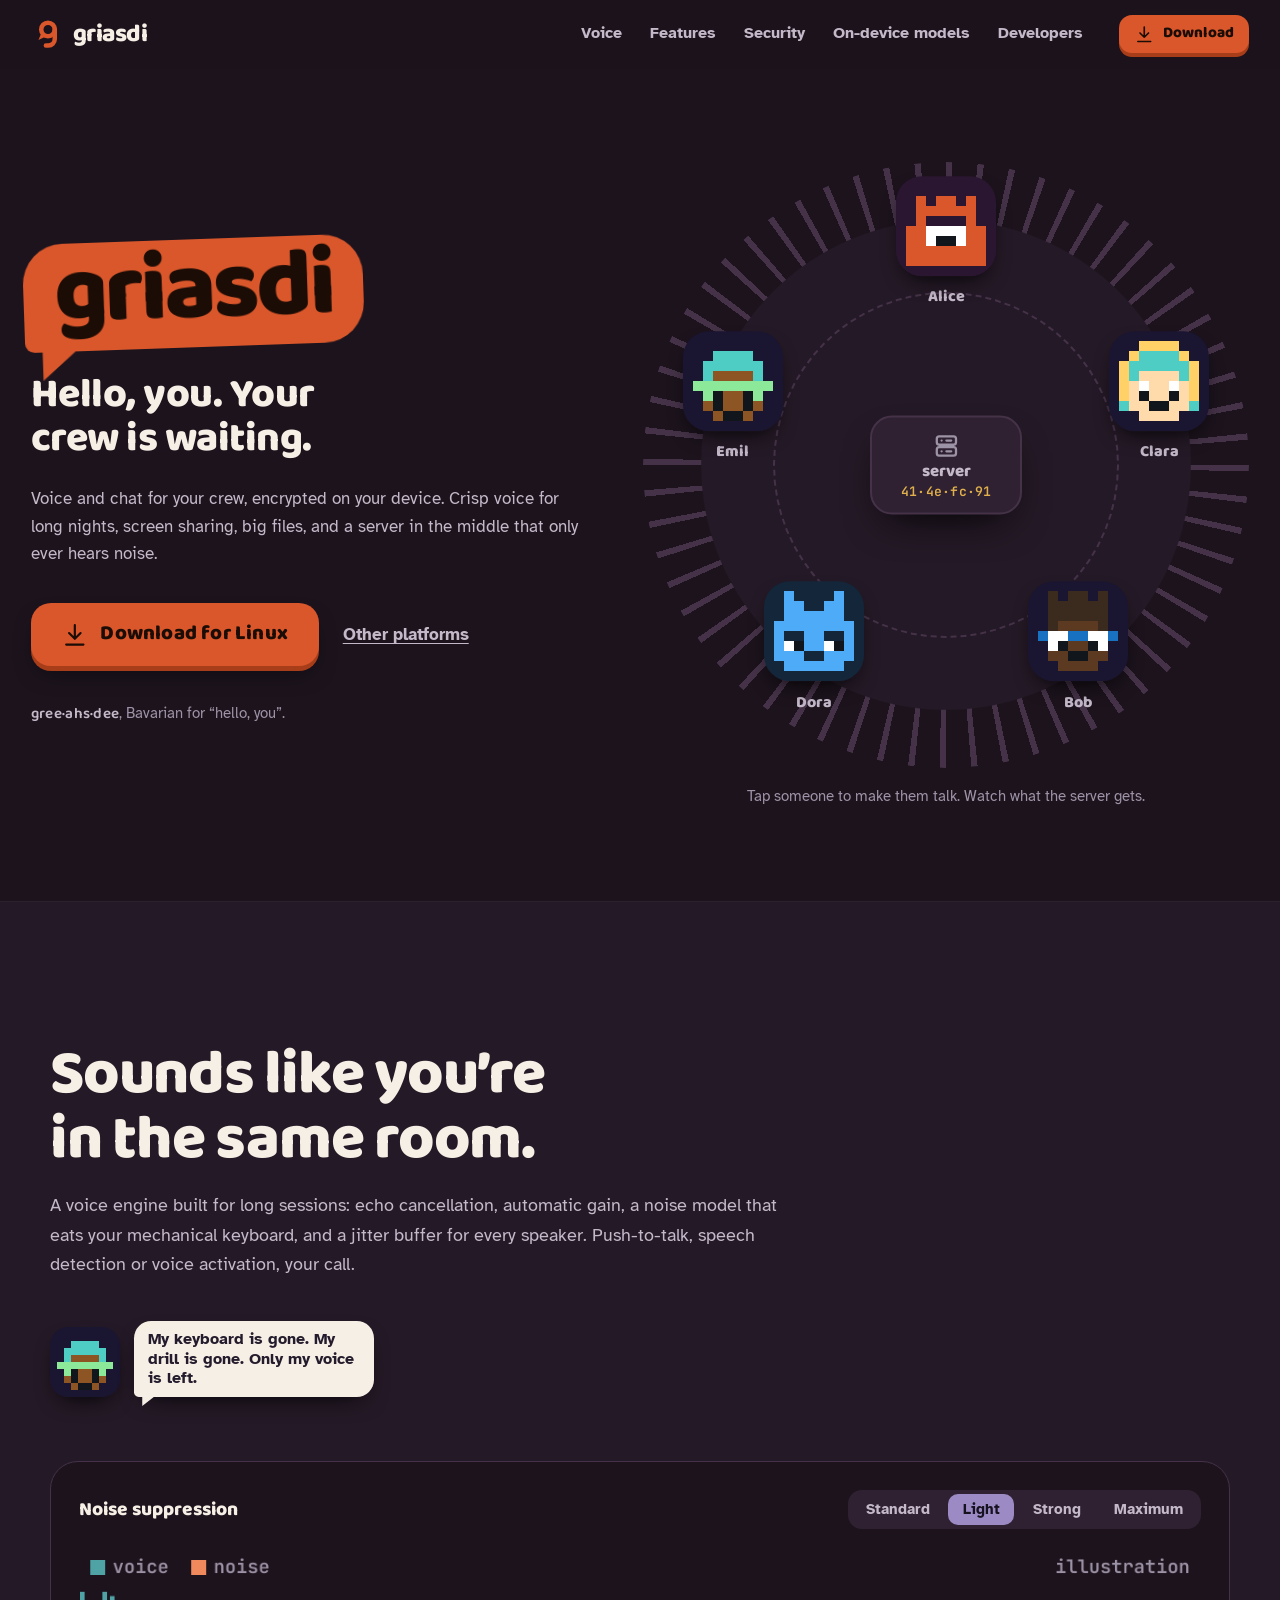
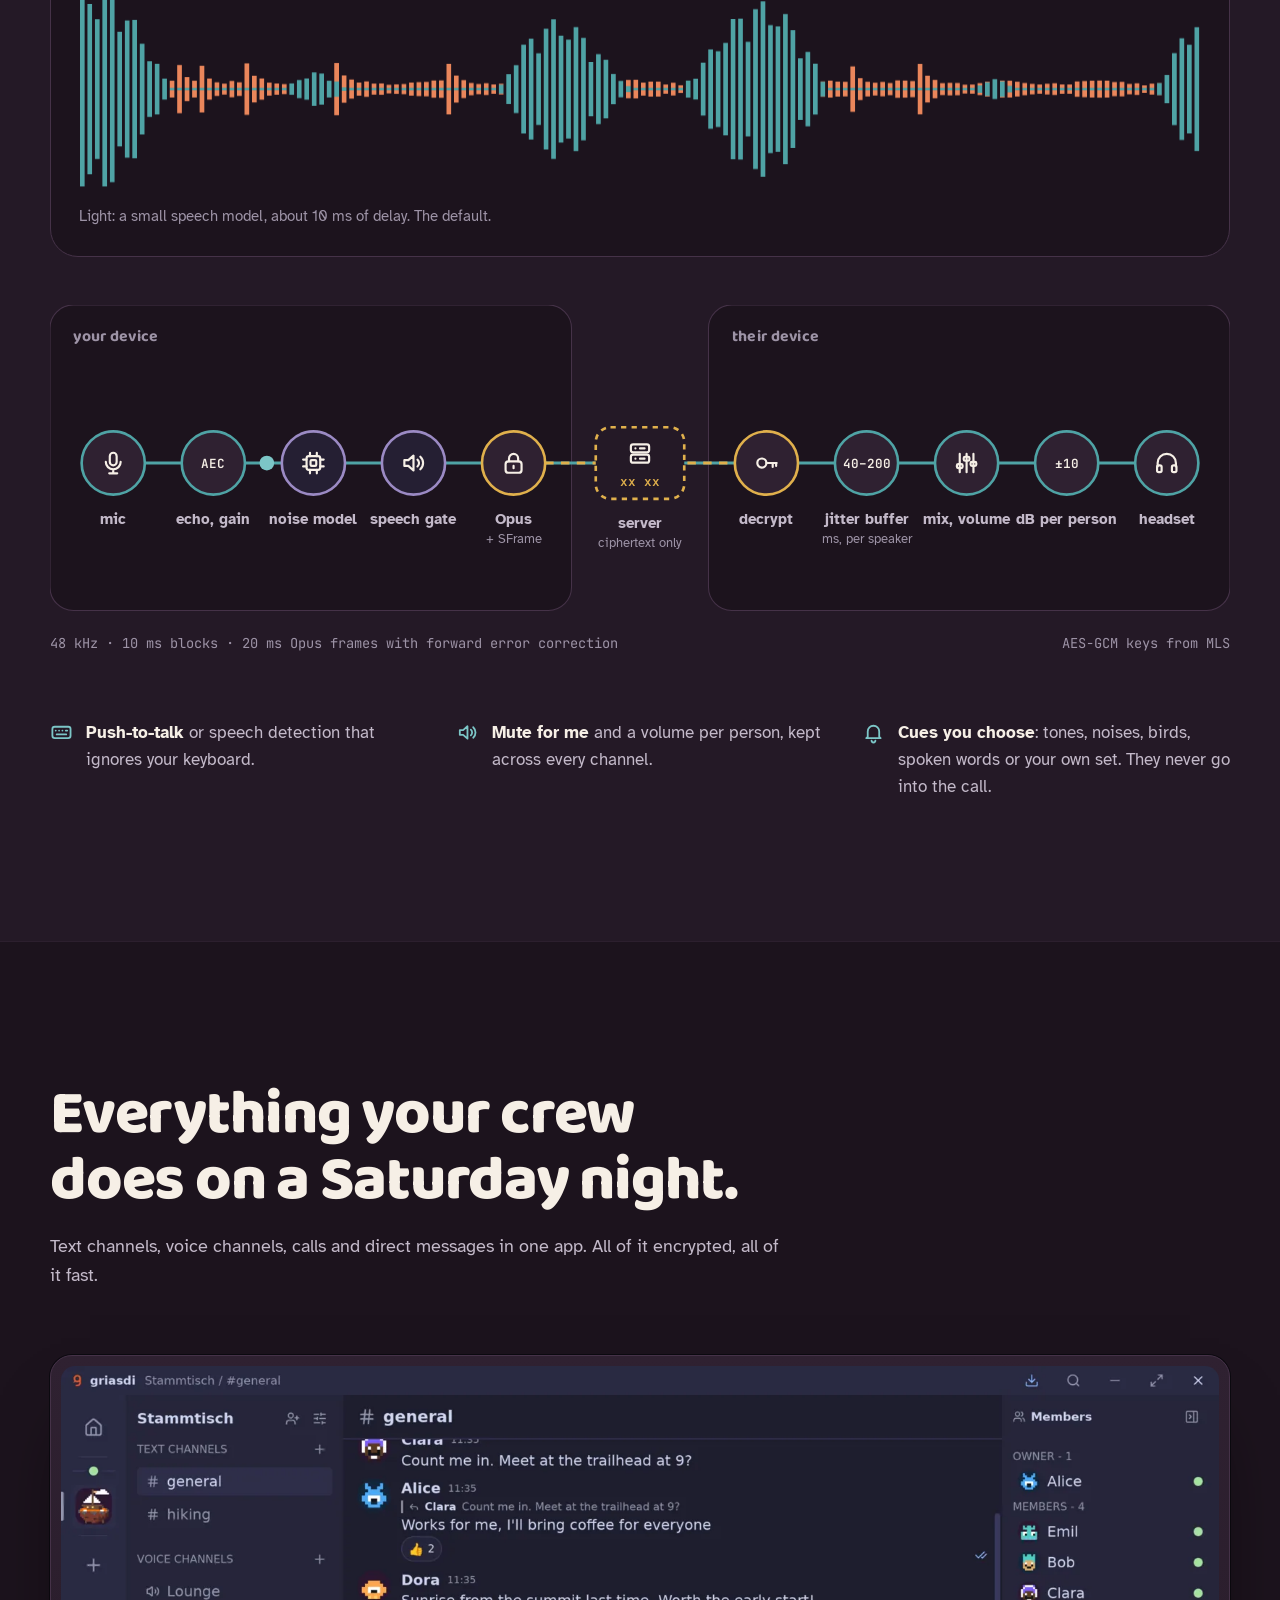
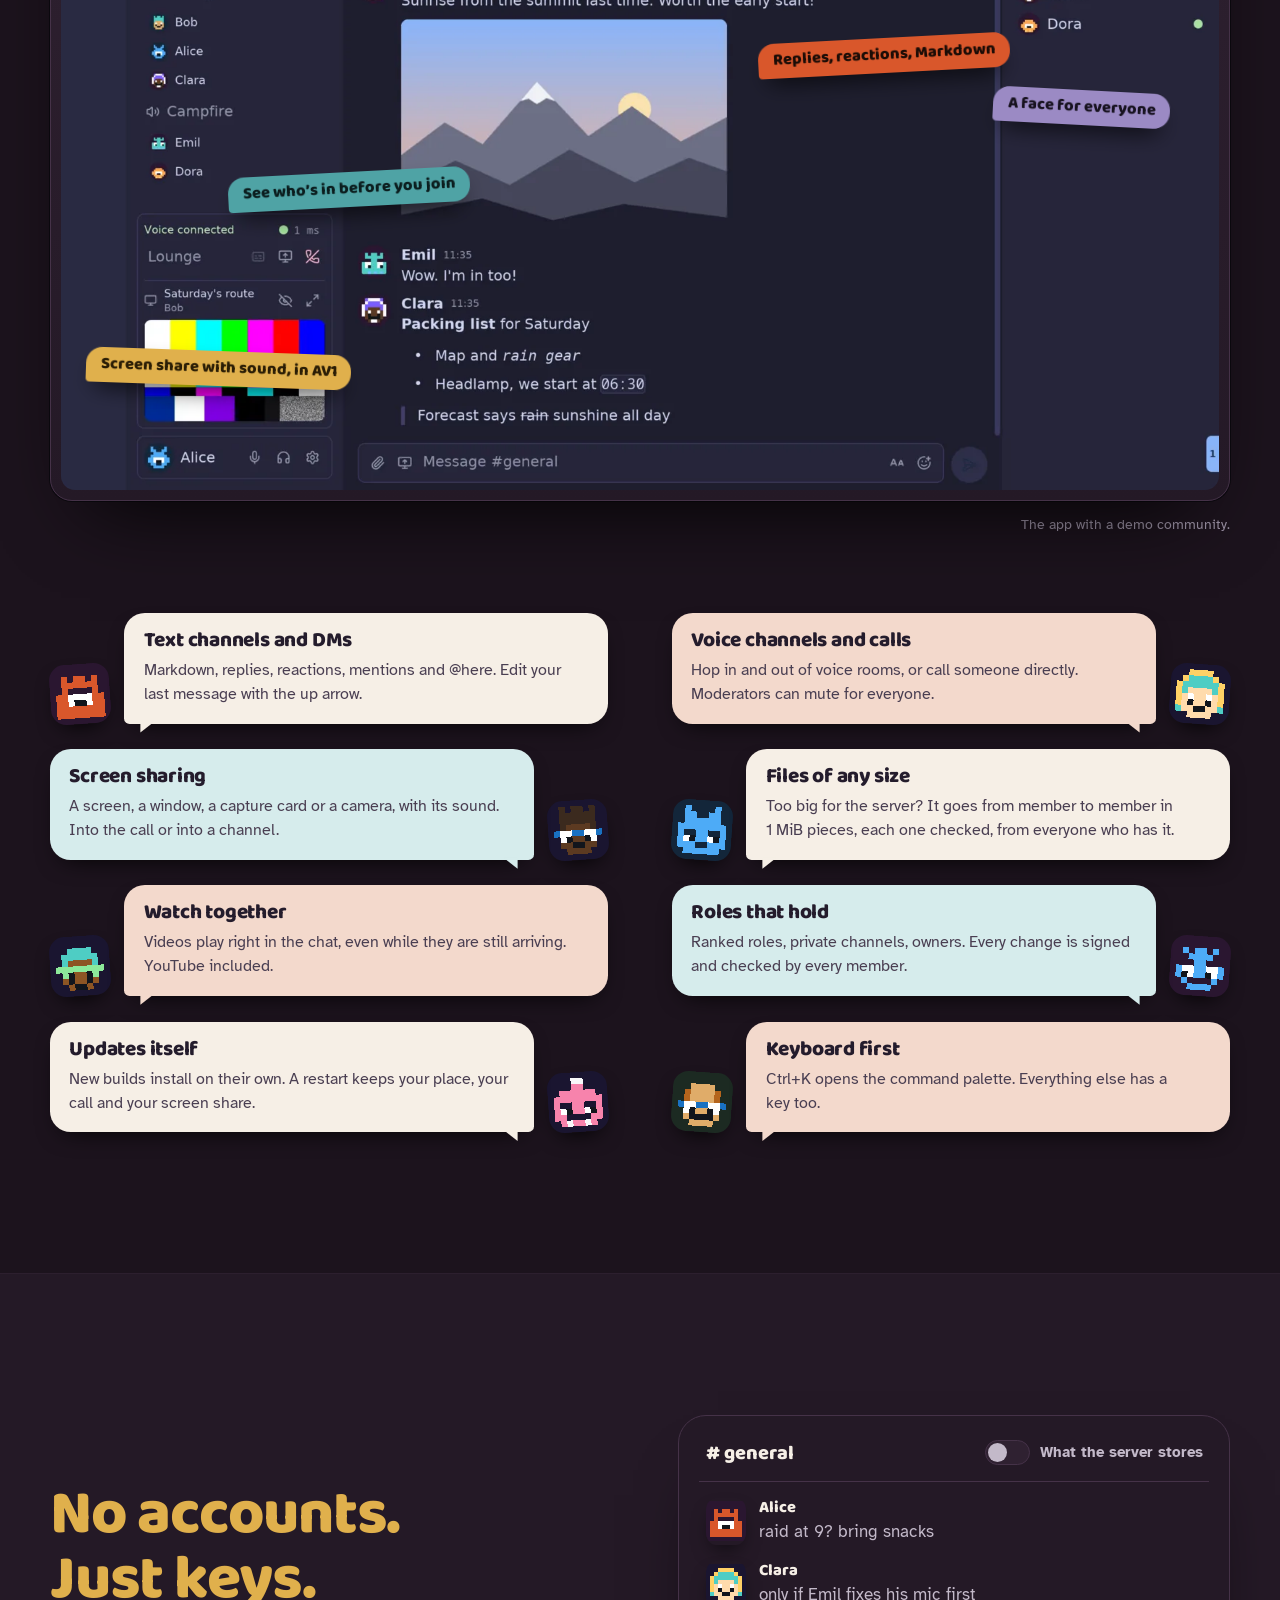
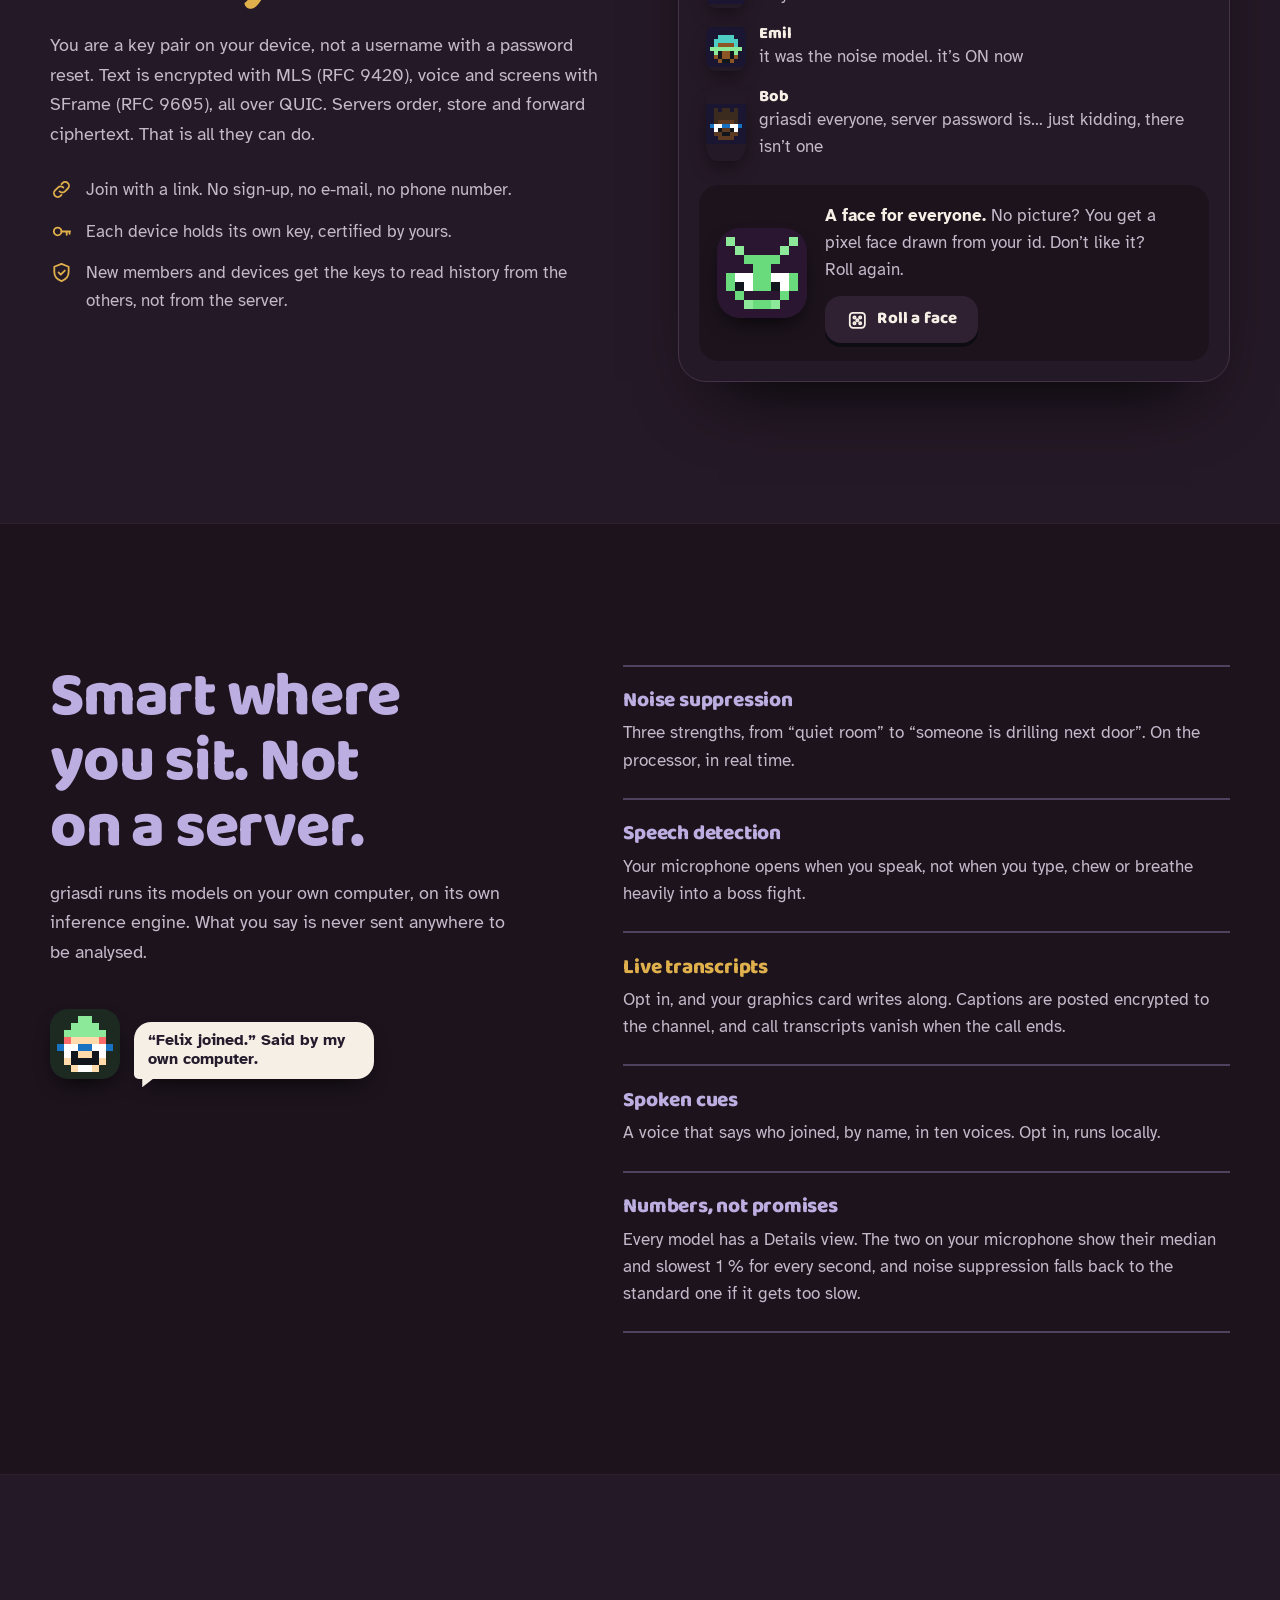
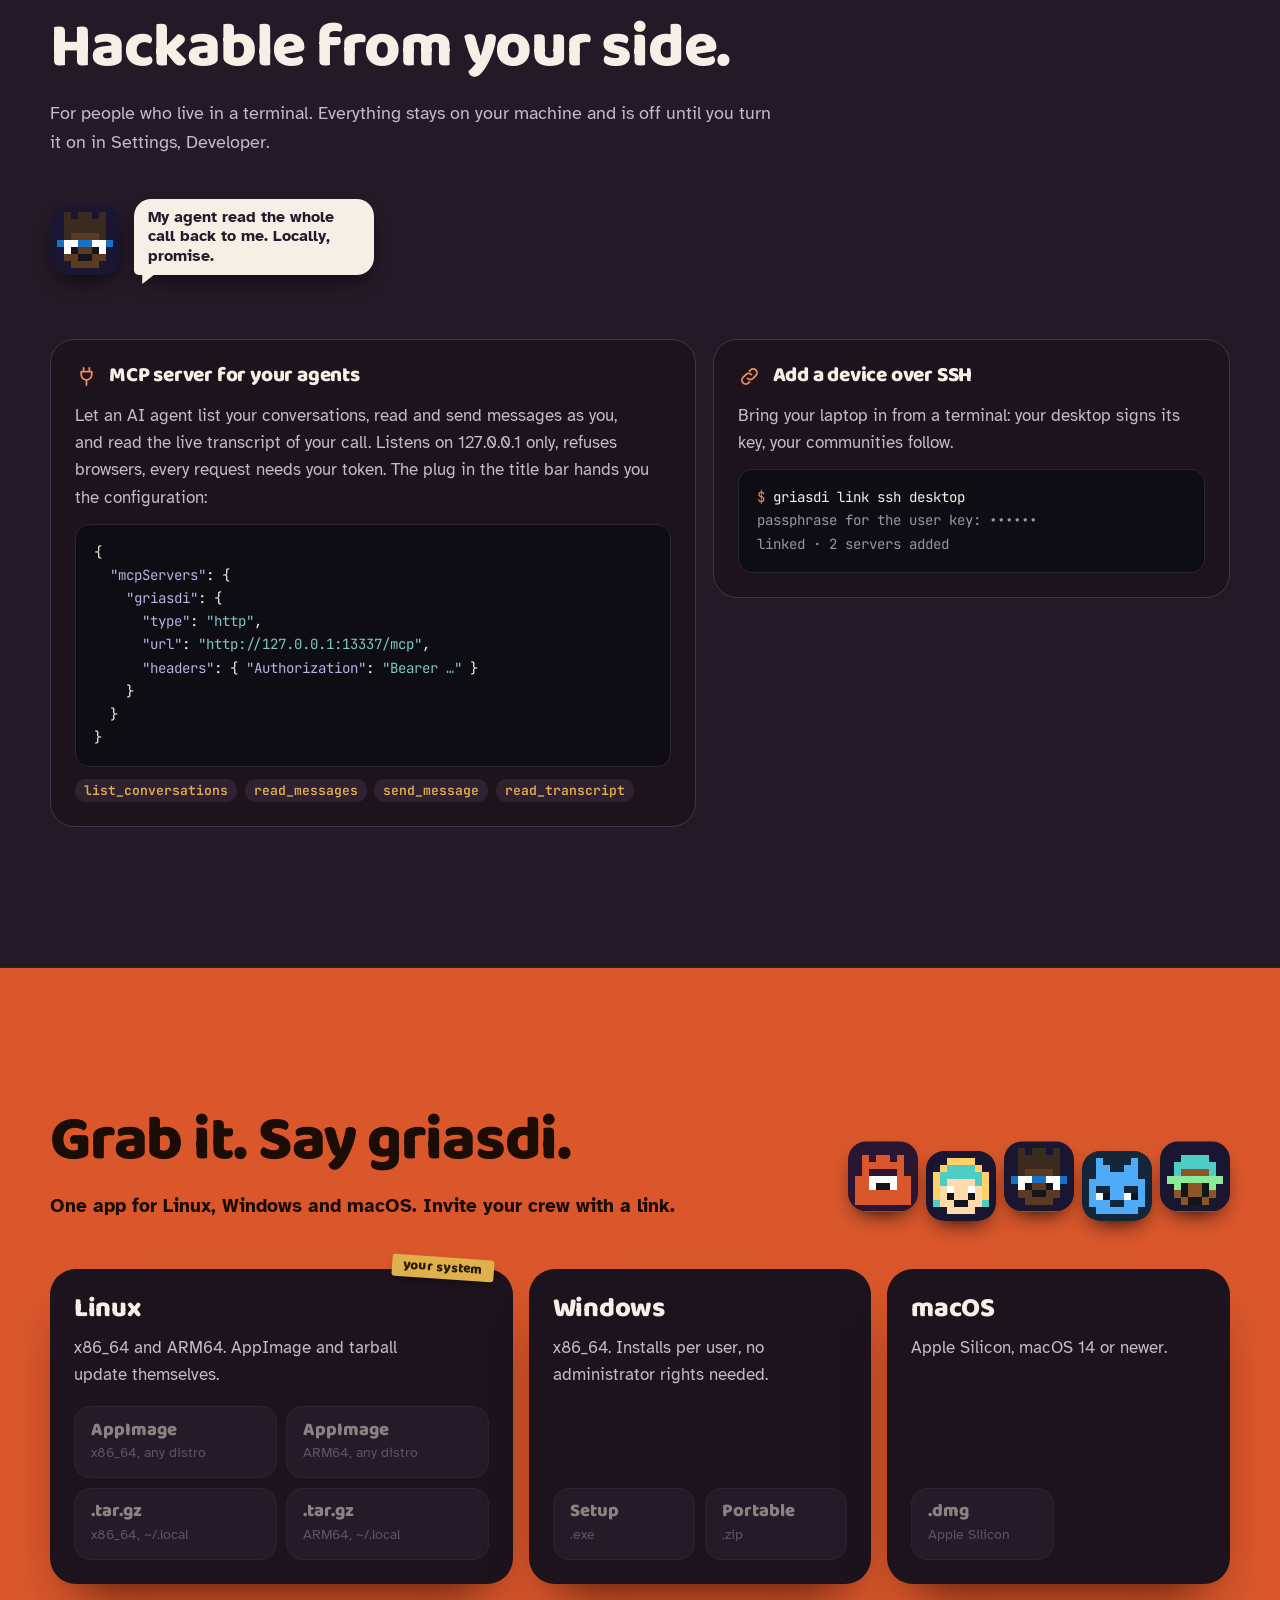
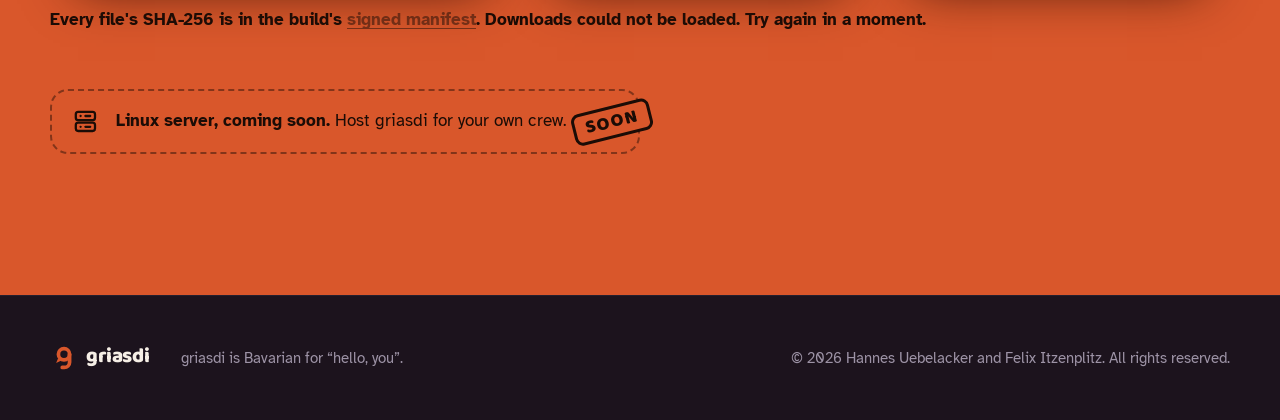
==== site/index.html @ d0fbd539 "Add link preview cards for the site and invite links" ====
<!doctype html>
<html lang="en">
<head>
  <meta charset="utf-8">
  <meta name="viewport" content="width=device-width, initial-scale=1">
  <title>griasdi: voice and chat for your crew, encrypted on your device</title>
  <meta name="description" content="griasdi is end-to-end encrypted voice and chat for communities. Crisp voice, screen sharing, big files and on-device models. For Linux, Windows and macOS.">
  <meta name="theme-color" content="#1c131d">
  <meta property="og:title" content="griasdi: voice and chat for your crew">
  <meta property="og:description" content="Voice and chat for your crew, encrypted on your device.">
  <meta property="og:type" content="website">
  <link rel="canonical" href="https://griasdi.github.io/">
  <meta property="og:site_name" content="griasdi">
  <meta property="og:url" content="https://griasdi.github.io/">
  <meta property="og:image" content="https://griasdi.github.io/img/card.png">
  <meta property="og:image:type" content="image/png">
  <meta property="og:image:width" content="1200">
  <meta property="og:image:height" content="630">
  <meta property="og:image:alt" content="griasdi: five pixel faces around a table talk in speech bubbles while the server in the middle only sees scrambled hex.">
  <meta name="twitter:card" content="summary_large_image">
  <link rel="icon" href="img/mark.svg" type="image/svg+xml">
  <link rel="preload" href="fonts/baloo2.woff2" as="font" type="font/woff2" crossorigin>
  <link rel="preload" href="fonts/atkinson-400.woff2" as="font" type="font/woff2" crossorigin>
  <link rel="stylesheet" href="styles.css">
</head>
<body>
<svg class="sprite" aria-hidden="true" focusable="false">
  <symbol id="i-mic" viewBox="0 0 24 24"><rect x="9" y="3" width="6" height="11" rx="3"/><path d="M5.5 11a6.5 6.5 0 0 0 13 0M12 17.5V21M8.5 21h7"/></symbol>
  <symbol id="i-head" viewBox="0 0 24 24"><path d="M4 15v-3a8 8 0 0 1 16 0v3"/><rect x="3.5" y="14" width="4" height="6" rx="1.5"/><rect x="16.5" y="14" width="4" height="6" rx="1.5"/></symbol>
  <symbol id="i-lock" viewBox="0 0 24 24"><rect x="5" y="10.5" width="14" height="10" rx="2.5"/><path d="M8 10.5V8a4 4 0 0 1 8 0v2.5M12 14.5v2"/></symbol>
  <symbol id="i-chat" viewBox="0 0 24 24"><path d="M5 5h14a2 2 0 0 1 2 2v8a2 2 0 0 1-2 2h-8l-5 3.5V17H5a2 2 0 0 1-2-2V7a2 2 0 0 1 2-2z"/><path d="M8 9.5h8M8 12.5h5"/></symbol>
  <symbol id="i-voice" viewBox="0 0 24 24"><path d="M4 9.5h3.5L12 5.5v13l-4.5-4H4z"/><path d="M15.5 9a4 4 0 0 1 0 6M18 6.5a7.5 7.5 0 0 1 0 11"/></symbol>
  <symbol id="i-screen" viewBox="0 0 24 24"><rect x="3" y="4.5" width="18" height="12" rx="2"/><path d="M9 20.5h6M12 16.5v4M10 9l3 1.5-3 1.5z"/></symbol>
  <symbol id="i-file" viewBox="0 0 24 24"><path d="M6 3h8l4 4v14H6z"/><path d="M14 3v4h4M9 12h2v2H9zM13 12h2v2h-2zM9 16h2v2H9zM13 16h2v2h-2z"/></symbol>
  <symbol id="i-play" viewBox="0 0 24 24"><rect x="3" y="5" width="18" height="14" rx="3"/><path d="M10 9v6l5-3z"/></symbol>
  <symbol id="i-shield" viewBox="0 0 24 24"><path d="M12 3l7.5 3v5.5c0 4.5-3.2 8-7.5 9.5-4.3-1.5-7.5-5-7.5-9.5V6z"/><path d="M9 12l2.2 2.2L15.5 10"/></symbol>
  <symbol id="i-bell" viewBox="0 0 24 24"><path d="M6 16.5V11a6 6 0 0 1 12 0v5.5l1.5 1.5h-15z"/><path d="M10 20.5a2 2 0 0 0 4 0"/></symbol>
  <symbol id="i-refresh" viewBox="0 0 24 24"><path d="M19.5 12a7.5 7.5 0 0 1-13.4 4.6M4.5 12a7.5 7.5 0 0 1 13.4-4.6"/><path d="M18.5 3.5v4.2h-4.2M5.5 20.5v-4.2h4.2"/></symbol>
  <symbol id="i-key" viewBox="0 0 24 24"><circle cx="8" cy="12" r="4"/><path d="M12 12h9M17.5 12v3.5M20.5 12v2.5"/></symbol>
  <symbol id="i-chip" viewBox="0 0 24 24"><rect x="6" y="6" width="12" height="12" rx="2"/><rect x="9.5" y="9.5" width="5" height="5" rx="1"/><path d="M9 3v3M15 3v3M9 18v3M15 18v3M3 9h3M3 15h3M18 9h3M18 15h3"/></symbol>
  <symbol id="i-plug" viewBox="0 0 24 24"><path d="M9 3v4M15 3v4M6.5 7h11v3a5.5 5.5 0 0 1-11 0z"/><path d="M12 15.5V21"/></symbol>
  <symbol id="i-link" viewBox="0 0 24 24"><path d="M10 14a4 4 0 0 0 5.7 0l3-3a4 4 0 0 0-5.7-5.7l-1 1"/><path d="M14 10a4 4 0 0 0-5.7 0l-3 3a4 4 0 0 0 5.7 5.7l1-1"/></symbol>
  <symbol id="i-down" viewBox="0 0 24 24"><path d="M12 3.5v12M7 10.5l5 5 5-5M4.5 20.5h15"/></symbol>
  <symbol id="i-dice" viewBox="0 0 24 24"><rect x="4" y="4" width="16" height="16" rx="3.5"/><circle cx="9" cy="9" r="1.2" class="dot"/><circle cx="15" cy="15" r="1.2" class="dot"/><circle cx="15" cy="9" r="1.2" class="dot"/><circle cx="9" cy="15" r="1.2" class="dot"/><circle cx="12" cy="12" r="1.2" class="dot"/></symbol>
  <symbol id="i-server" viewBox="0 0 24 24"><rect x="4" y="4" width="16" height="7" rx="2"/><rect x="4" y="13" width="16" height="7" rx="2"/><path d="M8 7.5h.01M8 16.5h.01M12 7.5h4M12 16.5h4"/></symbol>
  <symbol id="i-kbd" viewBox="0 0 24 24"><rect x="2.5" y="6" width="19" height="12" rx="2.5"/><path d="M6 10h.01M9.5 10h.01M13 10h.01M16.5 10h1.5M7 14h10"/></symbol>
  <symbol id="i-mix" viewBox="0 0 24 24"><path d="M6 4v16M12 4v16M18 4v16"/><rect x="3.5" y="13" width="5" height="3.5" rx="1.2"/><rect x="9.5" y="6.5" width="5" height="3.5" rx="1.2"/><rect x="15.5" y="11" width="5" height="3.5" rx="1.2"/></symbol>
</svg>

<a class="skip" href="#main">Skip to content</a>

<header class="top">
  <nav class="nav" aria-label="Main">
    <a class="brand" href="#top" aria-label="griasdi, back to top">
      <img src="img/mark.svg" width="34" height="34" alt="">
      <span>griasdi</span>
    </a>
    <ul class="nav-links">
      <li><a href="#voice">Voice</a></li>
      <li><a href="#everything">Features</a></li>
      <li><a href="#keys">Security</a></li>
      <li><a href="#smarts">On-device models</a></li>
      <li><a href="#devs">Developers</a></li>
    </ul>
    <a class="btn btn-small" href="#download">
      <svg class="ico" aria-hidden="true"><use href="#i-down"/></svg>Download
    </a>
  </nav>
</header>

<main id="main">

  <section class="hero" id="top" aria-labelledby="hero-title">
    <div class="hero-copy">
      <h1 id="hero-title" class="hero-title">
        <span class="hero-word">griasdi</span>
        <span class="hero-say">Hello, you. Your crew is waiting.</span>
      </h1>
      <p class="hero-lede">Voice and chat for your crew, encrypted on your device. Crisp voice for long nights, screen sharing, big files, and a server in the middle that only ever hears noise.</p>
      <div class="hero-actions">
        <a class="btn btn-big" id="primary-download" href="#download">
          <svg class="ico" aria-hidden="true"><use href="#i-down"/></svg>
          <span id="primary-label">Download griasdi</span>
        </a>
        <a class="link-quiet" href="#download" id="other-platforms">Linux, Windows and macOS</a>
      </div>
      <p class="hero-pron"><b>gree·ahs·dee</b>, Bavarian for “hello, you”.</p>
    </div>

    <figure class="stage" aria-labelledby="stage-cap">
      <div class="table" id="table">
        <div class="server" id="server" aria-hidden="true">
          <svg class="ico" aria-hidden="true"><use href="#i-server"/></svg>
          <span class="server-name">server</span>
          <span class="server-sees" id="server-sees">a7·3f·0c·e9</span>
        </div>
        <!-- seats are filled by main.js; this list is the no-script fallback -->
        <ul class="seats" id="seats">
          <li class="seat" data-name="Alice" data-face="11"></li>
          <li class="seat" data-name="Clara" data-face="1"></li>
          <li class="seat" data-name="Bob" data-face="27"></li>
          <li class="seat" data-name="Dora" data-face="40"></li>
          <li class="seat" data-name="Emil" data-face="6"></li>
        </ul>
      </div>
      <figcaption id="stage-cap" class="stage-cap">Tap someone to make them talk. Watch what the server gets.</figcaption>
      <p class="sr-only" aria-live="polite" id="stage-live"></p>
    </figure>
  </section>

  <section class="voice band" id="voice" aria-labelledby="voice-title">
    <div class="wrap">
      <div class="section-head">
        <h2 id="voice-title">Sounds like you’re in the same room.</h2>
        <p>A voice engine built for long sessions: echo cancellation, automatic gain, a noise model that eats your mechanical keyboard, and a jitter buffer for every speaker. Push-to-talk, speech detection or voice activation, your call.</p>
        <div class="peek" aria-hidden="true">
          <span class="face-slot" data-face="6"></span>
          <span class="bubble">My keyboard is gone. My drill is gone. Only my voice is left.</span>
        </div>
      </div>

      <div class="noise" id="noise">
        <div class="noise-head">
          <span class="noise-label" id="noise-label">Noise suppression</span>
          <div class="seg" role="radiogroup" aria-labelledby="noise-label">
            <button type="button" role="radio" aria-checked="false" data-level="0">Standard</button>
            <button type="button" role="radio" aria-checked="true" data-level="1">Light</button>
            <button type="button" role="radio" aria-checked="false" data-level="2">Strong</button>
            <button type="button" role="radio" aria-checked="false" data-level="3">Maximum</button>
          </div>
        </div>
        <canvas class="wave" id="wave" width="1200" height="264" role="img" aria-label="Illustration: a voice signal with keyboard clicks and fan hum; higher noise suppression removes more of the noise and keeps the voice."></canvas>
        <p class="noise-note" id="noise-note">Light: a small speech model, about 10 ms of delay. The default.</p>
      </div>

      <div class="pipe-wrap">
        <svg class="pipe pipe-h" viewBox="0 0 1120 340" role="img" aria-labelledby="pipe-title pipe-desc">
          <title id="pipe-title">How your voice travels</title>
          <desc id="pipe-desc">On your device the microphone signal is cleaned up, its noise removed by a model, gated by speech detection, encoded with Opus and encrypted with SFrame. The server only forwards ciphertext. On each listener's device it is decrypted, buffered against jitter, mixed and played.</desc>
          <g class="pipe-zone">
            <rect x="0" y="0" width="495" height="290" rx="22"/>
            <text x="22" y="34">your device</text>
            <rect x="625" y="0" width="495" height="290" rx="22"/>
            <text x="647" y="34">their device</text>
          </g>
          <path class="pipe-line" d="M 60 150 H 1060"/>
          <path class="pipe-line secret" d="M 440 150 H 680"/>
          <circle class="pulse" r="7" cx="0" cy="0"><animateMotion dur="3.2s" repeatCount="indefinite" path="M 60 150 H 1060"/></circle>
          <g class="node" transform="translate(60 150)"><circle r="30"/><use href="#i-mic" x="-13" y="-13" width="26" height="26"/><text y="58">mic</text></g>
          <g class="node" transform="translate(155 150)"><circle r="30"/><text class="node-k" y="5">AEC</text><text y="58">echo, gain</text></g>
          <g class="node model" transform="translate(250 150)"><circle r="30"/><use href="#i-chip" x="-13" y="-13" width="26" height="26"/><text y="58">noise model</text></g>
          <g class="node model" transform="translate(345 150)"><circle r="30"/><use href="#i-voice" x="-13" y="-13" width="26" height="26"/><text y="58">speech gate</text></g>
          <g class="node lock" transform="translate(440 150)"><circle r="30"/><use href="#i-lock" x="-13" y="-13" width="26" height="26"/><text y="58">Opus</text><text class="node-sub" y="76">+ SFrame</text></g>
          <g class="node srv" transform="translate(560 150)"><rect x="-42" y="-34" width="84" height="68" rx="14"/><use href="#i-server" x="-13" y="-22" width="26" height="26"/><text class="node-k" y="22">xx xx</text><text y="62">server</text><text class="node-sub" y="80">ciphertext only</text></g>
          <g class="node lock" transform="translate(680 150)"><circle r="30"/><use href="#i-key" x="-13" y="-13" width="26" height="26"/><text y="58">decrypt</text></g>
          <g class="node" transform="translate(775 150)"><circle r="30"/><text class="node-k" y="5">40–200</text><text y="58">jitter buffer</text><text class="node-sub" y="76">ms, per speaker</text></g>
          <g class="node" transform="translate(870 150)"><circle r="30"/><use href="#i-mix" x="-13" y="-13" width="26" height="26"/><text y="58">mix, volume</text></g>
          <g class="node" transform="translate(965 150)"><circle r="30"/><text class="node-k" y="5">±10</text><text y="58">dB per person</text></g>
          <g class="node" transform="translate(1060 150)"><circle r="30"/><use href="#i-head" x="-13" y="-13" width="26" height="26"/><text y="58">headset</text></g>
          <text class="pipe-spec" x="0" y="326">48 kHz · 10 ms blocks · 20 ms Opus frames with forward error correction</text>
          <text class="pipe-spec" x="1120" y="326" text-anchor="end">AES-GCM keys from MLS</text>
        </svg>
        <svg class="pipe pipe-v" viewBox="0 0 360 1130" role="img" aria-labelledby="pipe-v-title pipe-desc">
          <title id="pipe-v-title">How your voice travels</title>
          <g class="pipe-zone">
            <rect x="0" y="0" width="360" height="450" rx="22"/>
            <text x="110" y="36">your device</text>
            <rect x="0" y="590" width="360" height="480" rx="22"/>
            <text x="110" y="626">their device</text>
          </g>
          <path class="pipe-line" d="M 64 90 V 1000"/>
          <path class="pipe-line secret" d="M 64 410 V 680"/>
          <circle class="pulse" r="7" cx="0" cy="0"><animateMotion dur="3.6s" repeatCount="indefinite" path="M 64 90 V 1000"/></circle>
          <g class="node row" transform="translate(64 90)"><circle r="26"/><use href="#i-mic" x="-12" y="-12" width="24" height="24"/><text x="46" y="5">mic</text></g>
          <g class="node row" transform="translate(64 170)"><circle r="26"/><text class="node-k" y="5">AEC</text><text x="46" y="5">echo, gain</text></g>
          <g class="node row model" transform="translate(64 250)"><circle r="26"/><use href="#i-chip" x="-12" y="-12" width="24" height="24"/><text x="46" y="5">noise model</text></g>
          <g class="node row model" transform="translate(64 330)"><circle r="26"/><use href="#i-voice" x="-12" y="-12" width="24" height="24"/><text x="46" y="5">speech gate</text></g>
          <g class="node row lock" transform="translate(64 410)"><circle r="26"/><use href="#i-lock" x="-12" y="-12" width="24" height="24"/><text x="46" y="5">Opus + SFrame</text></g>
          <g class="node row srv" transform="translate(64 525)"><rect x="-40" y="-32" width="80" height="64" rx="14"/><use href="#i-server" x="-12" y="-20" width="24" height="24"/><text class="node-k" y="22">xx xx</text><text x="56" y="0">server</text><text class="node-sub" x="56" y="20">ciphertext only</text></g>
          <g class="node row lock" transform="translate(64 680)"><circle r="26"/><use href="#i-key" x="-12" y="-12" width="24" height="24"/><text x="46" y="5">decrypt</text></g>
          <g class="node row" transform="translate(64 760)"><circle r="26"/><text class="node-k" y="5">40–200</text><text x="46" y="5">jitter buffer per speaker</text></g>
          <g class="node row" transform="translate(64 840)"><circle r="26"/><use href="#i-mix" x="-12" y="-12" width="24" height="24"/><text x="46" y="5">mix, volume</text></g>
          <g class="node row" transform="translate(64 920)"><circle r="26"/><text class="node-k" y="5">±10</text><text x="46" y="5">dB per person</text></g>
          <g class="node row" transform="translate(64 1000)"><circle r="26"/><use href="#i-head" x="-12" y="-12" width="24" height="24"/><text x="46" y="5">headset</text></g>
          <text class="pipe-spec" x="0" y="1112">48 kHz · 20 ms Opus frames</text>
        </svg>
      </div>

      <ul class="voice-facts">
        <li><svg class="ico" aria-hidden="true"><use href="#i-kbd"/></svg><span><b>Push-to-talk</b> or speech detection that ignores your keyboard.</span></li>
        <li><svg class="ico" aria-hidden="true"><use href="#i-voice"/></svg><span><b>Mute for me</b> and a volume per person, kept across every channel.</span></li>
        <li><svg class="ico" aria-hidden="true"><use href="#i-bell"/></svg><span><b>Cues you choose</b>: tones, noises, birds, spoken words or your own set. They never go into the call.</span></li>
      </ul>
    </div>
  </section>

  <section class="everything" id="everything" aria-labelledby="every-title">
    <div class="wrap">
      <div class="section-head">
        <h2 id="every-title">Everything your crew does on a Saturday night.</h2>
        <p>Text channels, voice channels, calls and direct messages in one app. All of it encrypted, all of it fast.</p>
      </div>

      <figure class="shot">
        <div class="shot-frame">
          <img src="img/app-1600.webp" srcset="img/app-1600.webp 1600w, img/app.webp 2560w" sizes="(min-width: 1200px) 1100px, 92vw" width="1600" height="1000" loading="lazy" decoding="async"
               alt="The griasdi app: a community called Stammtisch with people in two voice channels and a live screen share in the call panel, a conversation in #general with a reply, reactions, a photo and Markdown, and the member list.">
          <span class="tag tag-voice" style="--x:15%;--y:56%">See who’s in before you join</span>
          <span class="tag tag-share" style="--x:3%;--y:80%">Screen share with sound, in AV1</span>
          <span class="tag tag-chat" style="--x:60%;--y:38%">Replies, reactions, Markdown</span>
          <span class="tag tag-face" style="--x:80%;--y:45%">A face for everyone</span>
        </div>
        <figcaption>The app with a demo community.</figcaption>
      </figure>

      <ul class="feats">
        <li><span class="face-slot" data-face="11"></span><div class="bubble feat"><h3>Text channels and DMs</h3><p>Markdown, replies, reactions, mentions and @here. Edit your last message with the up arrow.</p></div></li>
        <li><span class="face-slot" data-face="1"></span><div class="bubble feat"><h3>Voice channels and calls</h3><p>Hop in and out of voice rooms, or call someone directly. Moderators can mute for everyone.</p></div></li>
        <li><span class="face-slot" data-face="27"></span><div class="bubble feat"><h3>Screen sharing</h3><p>A screen, a window, a capture card or a camera, with its sound. Into the call or into a channel.</p></div></li>
        <li><span class="face-slot" data-face="40"></span><div class="bubble feat"><h3>Files of any size</h3><p>Too big for the server? It goes from member to member in 1&nbsp;MiB pieces, each one checked, from everyone who has it.</p></div></li>
        <li><span class="face-slot" data-face="6"></span><div class="bubble feat"><h3>Watch together</h3><p>Videos play right in the chat, even while they are still arriving. YouTube included.</p></div></li>
        <li><span class="face-slot" data-face="19"></span><div class="bubble feat"><h3>Roles that hold</h3><p>Ranked roles, private channels, owners. Every change is signed and checked by every member.</p></div></li>
        <li><span class="face-slot" data-face="33"></span><div class="bubble feat"><h3>Updates itself</h3><p>New builds install on their own. A restart keeps your place, your call and your screen share.</p></div></li>
        <li><span class="face-slot" data-face="58"></span><div class="bubble feat"><h3>Keyboard first</h3><p>Ctrl+K opens the command palette. Everything else has a key too.</p></div></li>
      </ul>
    </div>
  </section>

  <section class="keys band" id="keys" aria-labelledby="keys-title">
    <div class="wrap keys-grid">
      <div class="section-head">
        <h2 id="keys-title">No accounts. Just keys.</h2>
        <p>You are a key pair on your device, not a username with a password reset. Text is encrypted with MLS (RFC 9420), voice and screens with SFrame (RFC 9605), all over QUIC. Servers order, store and forward ciphertext. That is all they can do.</p>
        <ul class="key-facts">
          <li><svg class="ico" aria-hidden="true"><use href="#i-link"/></svg><span>Join with a link. No sign-up, no e-mail, no phone number.</span></li>
          <li><svg class="ico" aria-hidden="true"><use href="#i-key"/></svg><span>Each device holds its own key, certified by yours.</span></li>
          <li><svg class="ico" aria-hidden="true"><use href="#i-shield"/></svg><span>New members and devices get the keys to read history from the others, not from the server.</span></li>
        </ul>
      </div>

      <div class="vault">
        <div class="vault-head">
          <span class="vault-title"># general</span>
          <button type="button" class="switch" id="server-view" role="switch" aria-checked="false">
            <span class="switch-knob" aria-hidden="true"></span>
            <span>What the server stores</span>
          </button>
        </div>
        <ol class="chat" id="chat">
          <li data-face="11"><b>Alice</b><span class="msg">raid at 9? bring snacks</span></li>
          <li data-face="1"><b>Clara</b><span class="msg">only if Emil fixes his mic first</span></li>
          <li data-face="6"><b>Emil</b><span class="msg">it was the noise model. it’s ON now</span></li>
          <li data-face="27"><b>Bob</b><span class="msg">griasdi everyone, server password is… just kidding, there isn’t one</span></li>
        </ol>

        <div class="roll">
          <span class="face-slot roll-face" id="roll-face" data-face="73"></span>
          <div>
            <p><b>A face for everyone.</b> No picture? You get a pixel face drawn from your id. Don’t like it? Roll again.</p>
            <button type="button" class="btn btn-ghost" id="roll"><svg class="ico" aria-hidden="true"><use href="#i-dice"/></svg>Roll a face</button>
          </div>
        </div>
      </div>
    </div>
  </section>

  <section class="smarts" id="smarts" aria-labelledby="smarts-title">
    <div class="wrap smarts-grid">
      <div class="section-head">
        <h2 id="smarts-title">Smart where you sit. Not on a server.</h2>
        <p>griasdi runs its models on your own computer, on its own inference engine. What you say is never sent anywhere to be analysed.</p>
        <div class="peek" aria-hidden="true">
          <span class="face-slot" data-face="52"></span>
          <span class="bubble">“Felix joined.” Said by my own computer.</span>
        </div>
      </div>
      <ul class="models">
        <li class="model"><h3>Noise suppression</h3><p>Three strengths, from “quiet room” to “someone is drilling next door”. On the processor, in real time.</p></li>
        <li class="model"><h3>Speech detection</h3><p>Your microphone opens when you speak, not when you type, chew or breathe heavily into a boss fight.</p></li>
        <li class="model tap"><h3>Live transcripts</h3><p>Opt in, and your graphics card writes along. Captions are posted encrypted to the channel, and call transcripts vanish when the call ends.</p></li>
        <li class="model"><h3>Spoken cues</h3><p>A voice that says who joined, by name, in ten voices. Opt in, runs locally.</p></li>
        <li class="model"><h3>Numbers, not promises</h3><p>Every model has a Details view. The two on your microphone show their median and slowest 1&nbsp;% for every second, and noise suppression falls back to the standard one if it gets too slow.</p></li>
      </ul>
    </div>
  </section>

  <section class="devs band" id="devs" aria-labelledby="devs-title">
    <div class="wrap">
      <div class="section-head">
        <h2 id="devs-title">Hackable from your side.</h2>
        <p>For people who live in a terminal. Everything stays on your machine and is off until you turn it on in Settings, Developer.</p>
        <div class="peek" aria-hidden="true">
          <span class="face-slot" data-face="27"></span>
          <span class="bubble">My agent read the whole call back to me. Locally, promise.</span>
        </div>
      </div>
      <div class="devs-grid">
        <article class="term">
          <header><svg class="ico" aria-hidden="true"><use href="#i-plug"/></svg><h3>MCP server for your agents</h3></header>
          <p>Let an AI agent list your conversations, read and send messages as you, and read the live transcript of your call. Listens on 127.0.0.1 only, refuses browsers, every request needs your token. The plug in the title bar hands you the configuration:</p>
<pre><code>{
  <span class="k">"mcpServers"</span>: {
    <span class="k">"griasdi"</span>: {
      <span class="k">"type"</span>: <span class="s">"http"</span>,
      <span class="k">"url"</span>: <span class="s">"http://127.0.0.1:13337/mcp"</span>,
      <span class="k">"headers"</span>: { <span class="k">"Authorization"</span>: <span class="s">"Bearer …"</span> }
    }
  }
}</code></pre>
          <ul class="tools" aria-label="MCP tools">
            <li>list_conversations</li><li>read_messages</li><li>send_message</li><li>read_transcript</li>
          </ul>
        </article>
        <article class="term">
          <header><svg class="ico" aria-hidden="true"><use href="#i-link"/></svg><h3>Add a device over SSH</h3></header>
          <p>Bring your laptop in from a terminal: your desktop signs its key, your communities follow.</p>
<pre><code><span class="p">$</span> griasdi link ssh desktop
<span class="c">passphrase for the user key: ••••••</span>
<span class="c">linked · 2 servers added</span></code></pre>
        </article>
      </div>
    </div>
  </section>

  <section class="download" id="download" aria-labelledby="dl-title">
    <div class="wrap">
      <div class="dl-head">
        <h2 id="dl-title">Grab it. Say griasdi.</h2>
        <p>One app for Linux, Windows and macOS. Invite your crew with a link.</p>
        <div class="dl-cast" aria-hidden="true">
          <span class="face-slot" data-face="11"></span><span class="face-slot" data-face="1"></span><span class="face-slot" data-face="27"></span><span class="face-slot" data-face="40"></span><span class="face-slot" data-face="6"></span>
        </div>
      </div>

      <div class="platforms">
        <article class="platform" id="pf-linux" data-os="linux">
          <h3>Linux</h3>
          <p>x86_64 and ARM64. AppImage and tarball update themselves.</p>
          <ul class="files">
            <li><a class="file" data-file="desktop:appimage:x86_64-unknown-linux-gnu" href="#download" aria-disabled="true"><span>AppImage</span><small>x86_64, any distro</small></a></li>
            <li><a class="file" data-file="desktop:appimage:aarch64-unknown-linux-gnu" href="#download" aria-disabled="true"><span>AppImage</span><small>ARM64, any distro</small></a></li>
            <li><a class="file" data-file="desktop:tar.gz:x86_64-unknown-linux-gnu" href="#download" aria-disabled="true"><span>.tar.gz</span><small>x86_64, ~/.local</small></a></li>
            <li><a class="file" data-file="desktop:tar.gz:aarch64-unknown-linux-gnu" href="#download" aria-disabled="true"><span>.tar.gz</span><small>ARM64, ~/.local</small></a></li>
          </ul>
        </article>
        <article class="platform" id="pf-windows" data-os="windows">
          <h3>Windows</h3>
          <p>x86_64. Installs per user, no administrator rights needed.</p>
          <ul class="files">
            <li><a class="file" data-file="installer:x86_64-pc-windows-msvc" href="#download" aria-disabled="true"><span>Setup</span><small>.exe</small></a></li>
            <li><a class="file" data-file="desktop:zip:x86_64-pc-windows-msvc" href="#download" aria-disabled="true"><span>Portable</span><small>.zip</small></a></li>
          </ul>
        </article>
        <article class="platform" id="pf-macos" data-os="macos">
          <h3>macOS</h3>
          <p>Apple Silicon, macOS 14 or newer.</p>
          <ul class="files">
            <li><a class="file" data-file="installer:aarch64-apple-darwin" href="#download" aria-disabled="true"><span>.dmg</span><small>Apple Silicon</small></a></li>
          </ul>
        </article>
      </div>
      <p class="sums">Every file's SHA-256 is in the build's <a id="dl-manifest" href="#download" aria-disabled="true">signed manifest</a>. <span id="dl-build"></span></p>

      <aside class="soon" aria-labelledby="soon-title">
        <svg class="ico" aria-hidden="true"><use href="#i-server"/></svg>
        <p><b id="soon-title">Linux server, coming soon.</b> Host griasdi for your own crew.</p>
        <span class="stamp" aria-hidden="true">soon</span>
      </aside>
    </div>
  </section>

</main>

<footer class="foot">
  <div class="wrap foot-row">
    <a class="brand" href="#top" aria-label="griasdi, back to top"><img src="img/mark.svg" width="28" height="28" alt=""><span>griasdi</span></a>
    <p>griasdi is Bavarian for “hello, you”.</p>
    <p class="legal">© 2026 Hannes Uebelacker and Felix Itzenplitz. All rights reserved.</p>
  </div>
</footer>

<script src="faces.js"></script>
<script src="downloads.js"></script>
<script src="main.js"></script>
</body>
</html>
---- site/styles.css ----
/* Fonts: Baloo 2, Atkinson Hyperlegible and JetBrains Mono, all under the SIL Open Font License 1.1 (fonts/OFL.txt). */
@font-face { font-family: "Baloo 2"; src: url("fonts/baloo2.woff2") format("woff2"); font-weight: 400 800; font-display: swap; }
@font-face { font-family: "Atkinson Hyperlegible"; src: url("fonts/atkinson-400.woff2") format("woff2"); font-weight: 400; font-display: swap; }
@font-face { font-family: "Atkinson Hyperlegible"; src: url("fonts/atkinson-700.woff2") format("woff2"); font-weight: 700; font-display: swap; }
@font-face { font-family: "Atkinson Hyperlegible"; src: url("fonts/atkinson-400i.woff2") format("woff2"); font-weight: 400; font-style: italic; font-display: swap; }
@font-face { font-family: "JetBrains Mono"; src: url("fonts/jetbrains-mono.woff2") format("woff2"); font-weight: 400 700; font-display: swap; }

:root {
  color-scheme: dark;
  --night: #1c131d;
  --night-2: #241926;
  --night-3: #2f2131;
  --line: #453248;
  --ink: #f6efe6;
  --ink-2: #c3b9c9;
  --ink-3: #9d93a6;
  --terra: #d9572b;
  --terra-d: #a83e19;
  --terra-l: #f08a5d;
  --on-terra: #1b0c06;
  --teal: #4fa3a5;
  --teal-l: #7cc6c7;
  --gold: #e0b04c;
  --lav: #9b8ac4;
  --lav-l: #bcaee0;
  --display: "Baloo 2", "Atkinson Hyperlegible", system-ui, sans-serif;
  --body: "Atkinson Hyperlegible", system-ui, sans-serif;
  --mono: "JetBrains Mono", ui-monospace, monospace;
  --wrap: 1180px;
  --gap: clamp(1rem, 2.4vw, 2rem);
  --section: clamp(5rem, 11vw, 9rem);
  --ease-out: cubic-bezier(.16, 1, .3, 1);
  --spring: cubic-bezier(.34, 1.56, .64, 1);
}

*, *::before, *::after { box-sizing: border-box; }
html { scroll-behavior: smooth; scroll-padding-top: 5rem; }
@media (prefers-reduced-motion: reduce) { html { scroll-behavior: auto; } }

body {
  margin: 0;
  background: var(--night);
  color: var(--ink);
  font: 400 1.0625rem/1.6 var(--body);
  -webkit-font-smoothing: antialiased;
  text-rendering: optimizeLegibility;
  caret-color: var(--terra);
  scrollbar-color: var(--line) var(--night);
}
::selection { background: var(--terra); color: var(--on-terra); }
::-webkit-scrollbar { width: 12px; }
::-webkit-scrollbar-track { background: var(--night); }
::-webkit-scrollbar-thumb { background: var(--line); border-radius: 8px; border: 3px solid var(--night); }

img, svg, canvas { display: block; max-width: 100%; }
a { color: var(--terra-l); text-underline-offset: .2em; text-decoration-thickness: .08em; }
a:hover { color: var(--ink); }
:focus-visible { outline: 3px solid var(--terra-l); outline-offset: 3px; border-radius: 6px; }
h1, h2, h3 { margin: 0; font-family: var(--display); font-weight: 800; line-height: 1.05; letter-spacing: -.02em; text-wrap: balance; }
h2 { font-size: clamp(2.3rem, 5vw, 3.9rem); }
h3 { font-size: 1.3rem; line-height: 1.2; letter-spacing: -.01em; }
p { margin: 0; text-wrap: pretty; }
b { font-weight: 700; }
code, pre { font-family: var(--mono); }

.sprite { position: absolute; width: 0; height: 0; overflow: hidden; }
.ico { width: 1.35em; height: 1.35em; fill: none; stroke: currentColor; stroke-width: 1.9; stroke-linecap: round; stroke-linejoin: round; flex: none; }
.ico .dot, use.dots { fill: currentColor; stroke: none; }
.sr-only { position: absolute; width: 1px; height: 1px; overflow: hidden; clip-path: inset(50%); white-space: nowrap; }
.skip { position: absolute; left: 1rem; top: -4rem; z-index: 50; padding: .6rem 1rem; background: var(--terra); color: var(--on-terra); border-radius: 10px; font-weight: 700; }
.skip:focus { top: 1rem; }

.wrap { width: min(var(--wrap), calc(100% - 2 * var(--gap))); margin-inline: auto; }

/* ---------- buttons ---------- */
.btn {
  --b: var(--terra);
  display: inline-flex; align-items: center; gap: .55em;
  padding: .72em 1.25em;
  border: 0; border-radius: 16px;
  background: var(--b); color: var(--on-terra);
  font: 800 1.05rem/1 var(--display); letter-spacing: .01em;
  text-decoration: none; cursor: pointer;
  box-shadow: 0 5px 0 var(--terra-d), 0 12px 24px -10px rgb(0 0 0 / .6);
  transform: translateY(0);
  transition: transform .18s var(--ease-out), box-shadow .18s var(--ease-out), background .18s;
}
.btn:hover { color: var(--on-terra); background: var(--terra-l); transform: translateY(-2px); box-shadow: 0 7px 0 var(--terra-d), 0 16px 28px -10px rgb(0 0 0 / .6); }
.btn:active { transform: translateY(4px); box-shadow: 0 1px 0 var(--terra-d), 0 6px 12px -8px rgb(0 0 0 / .5); }
.btn-small { font-size: .95rem; padding: .55em 1em; border-radius: 13px; box-shadow: 0 4px 0 var(--terra-d); }
.btn-small:hover { box-shadow: 0 6px 0 var(--terra-d); }
.btn-big { font-size: clamp(1.15rem, 1.6vw, 1.35rem); padding: .85em 1.5em; border-radius: 20px; }
.btn-ghost { --b: var(--night-3); color: var(--ink); box-shadow: 0 4px 0 #0e0c13; }
.btn-ghost:hover { background: var(--line); color: var(--ink); box-shadow: 0 6px 0 #0e0c13; }
.btn-ghost:active { box-shadow: 0 1px 0 #0e0c13; }

/* ---------- nav ---------- */
.top {
  position: sticky; top: 0; z-index: 20;
  background: rgb(28 19 29 / .82);
  backdrop-filter: saturate(1.3) blur(12px);
  border-bottom: 1px solid transparent;
  transition: border-color .3s;
}
.top.scrolled { border-bottom-color: var(--line); }
.nav { display: flex; align-items: center; gap: 1.5rem; width: min(1320px, calc(100% - 2 * var(--gap))); margin-inline: auto; height: 4.25rem; }
.brand { display: inline-flex; align-items: center; gap: .5rem; color: var(--ink); text-decoration: none; font: 800 1.55rem/1 var(--display); letter-spacing: -.02em; }
.brand:hover { color: var(--ink); }
.brand img { transition: transform .5s var(--spring); }
.brand:hover img { transform: rotate(-12deg) scale(1.08); }
.nav-links { display: flex; gap: .25rem; margin: 0 0 0 auto; padding: 0; list-style: none; }
.nav-links a { display: block; padding: .45rem .75rem; border-radius: 10px; color: var(--ink-2); text-decoration: none; font-weight: 700; font-size: .98rem; }
.nav-links a:hover { color: var(--ink); background: var(--night-3); }
@media (max-width: 900px) { .nav-links { display: none; } .nav .btn-small { margin-left: auto; } }

/* ---------- hero ---------- */
.hero {
  display: grid; grid-template-columns: minmax(0, 1fr) minmax(0, 1.08fr); align-items: center; gap: clamp(1.5rem, 4vw, 4rem);
  width: min(1320px, calc(100% - 2 * var(--gap))); margin-inline: auto;
  min-height: calc(100svh - 4.25rem); padding-block: clamp(2rem, 5vw, 4rem);
}
.hero-title { display: grid; gap: .35em; }
.hero-word {
  font-size: clamp(4.2rem, 9.2vw, 6rem); line-height: .9; letter-spacing: -.035em;
  display: inline-block; width: fit-content; position: relative; padding: .08em .32em .14em; margin-left: -.06em;
  background: var(--terra); color: var(--on-terra); border-radius: .42em .42em .42em .1em;
  transform: rotate(-2deg); transform-origin: 10% 90%;
}
.hero-word::after { /* the bubble tail of the g mark */
  content: ""; position: absolute; left: .18em; bottom: -.3em; width: .42em; height: .36em;
  background: var(--terra); clip-path: polygon(0 0, 100% 0, 0 100%);
}
.hero-say { font-size: clamp(1.7rem, 3.2vw, 2.6rem); line-height: 1.08; color: var(--ink); max-width: 14ch; padding-top: .3em; }
.hero-lede { margin-top: 1.5rem; max-width: 36rem; font-size: clamp(1.08rem, 1.35vw, 1.22rem); color: var(--ink-2); }
.hero-actions { display: flex; flex-wrap: wrap; align-items: center; gap: 1rem 1.5rem; margin-top: 2.2rem; }
.link-quiet { color: var(--ink-2); font-weight: 700; }
.hero-pron { margin-top: 2.2rem; color: var(--ink-3); font-size: .95rem; }
.hero-pron b { color: var(--ink-2); font-family: var(--display); font-weight: 600; letter-spacing: .02em; }

@media (prefers-reduced-motion: no-preference) {
  .hero-word { animation: wave-hello 1.6s var(--spring) .2s both; }
  .hero-say, .hero-lede, .hero-actions, .hero-pron { animation: rise .9s var(--ease-out) both; }
  .hero-say { animation-delay: .35s; } .hero-lede { animation-delay: .5s; } .hero-actions { animation-delay: .62s; } .hero-pron { animation-delay: .75s; }
}
@keyframes wave-hello { 0% { transform: rotate(-2deg) scale(.6); opacity: 0; } 40% { transform: rotate(6deg) scale(1.04); opacity: 1; } 60% { transform: rotate(-6deg); } 80% { transform: rotate(2deg); } 100% { transform: rotate(-2deg); } }
@keyframes rise { from { opacity: 0; transform: translateY(18px); filter: blur(4px); } to { opacity: 1; transform: none; filter: none; } }

/* the table */
.stage { margin: 0; display: grid; justify-items: center; gap: 1rem; }
.table { position: relative; width: min(100%, 660px, calc(100svh - 12rem)); min-width: min(100%, 420px); aspect-ratio: 1; }
.table::after { /* the table's rim of ticks; masked on its own layer so bubbles are never clipped */
  content: ""; position: absolute; inset: 0; z-index: 0; border-radius: 50%; pointer-events: none;
  background:
    radial-gradient(circle at 50% 50%, var(--night-2) 0 57%, transparent 57.3%),
    repeating-conic-gradient(from 0deg, var(--line) 0 1.2deg, transparent 1.2deg 6deg);
  -webkit-mask: radial-gradient(circle, #000 0 70.7%, transparent 70.8%);
  mask: radial-gradient(circle, #000 0 70.7%, transparent 70.8%);
}
.table::before { content: ""; position: absolute; inset: 21.5%; z-index: 1; border-radius: 50%; border: 2px dashed var(--line); }
.table > * { z-index: 2; }
.table > .packet { z-index: 1; }
.echo {
  position: absolute; z-index: 5; pointer-events: none; white-space: nowrap;
  padding: .3em .6em; border-radius: .9em .9em .9em .25em;
  background: var(--teal); color: #0b1d1e; font: 700 .78rem/1.1 var(--body);
  transform: translate(-50%, -70%); box-shadow: 0 8px 16px -8px #000;
}
.server {
  position: absolute; left: 50%; top: 50%; translate: -50% -50%;
  display: grid; justify-items: center; gap: .2rem;
  width: 9.5rem; padding: .9rem .6rem .8rem;
  background: var(--night-3); border: 2px solid var(--line); border-radius: 22px;
  color: var(--ink-3);
  box-shadow: 0 18px 40px -18px #000;
  transition: border-color .25s, box-shadow .25s;
}
.server .ico { width: 1.8rem; height: 1.8rem; }
.server-name { font: 800 1.05rem/1 var(--display); color: var(--ink-2); }
.server-sees { font: 600 .82rem/1.2 var(--mono); color: var(--gold); letter-spacing: .02em; min-height: 1.2em; }
.server.busy { border-color: var(--gold); box-shadow: 0 0 0 6px rgb(224 176 76 / .12), 0 18px 40px -18px #000; }

.seats { list-style: none; margin: 0; padding: 0; }
.seat {
  position: absolute; left: var(--x, 50%); top: var(--y, 50%); translate: -50% -50%;
  display: grid; justify-items: center; gap: .85rem;
  width: var(--seat-w, clamp(4.6rem, 17%, 7.4rem)); z-index: 3;
}
.seat-btn {
  all: unset; cursor: pointer; position: relative; width: 100%; aspect-ratio: 1; border-radius: 26%;
  transition: transform .35s var(--spring);
}
.seat-btn:hover { transform: translateY(-4px) rotate(-3deg); }
.seat-btn:active { transform: scale(.94); }
.seat-btn:focus-visible { outline: 3px solid var(--terra-l); outline-offset: 4px; }
.seat-btn::after { /* speaking ring, teal like voice in the audio diagram */
  content: ""; position: absolute; inset: -7px; border-radius: 30%; border: 4px solid var(--teal);
  opacity: 0; transform: scale(.9); transition: opacity .2s, transform .3s var(--spring);
}
.seat.speaking .seat-btn::after { opacity: 1; transform: scale(1); animation: ring 0.5s ease-in-out infinite alternate; }
.seat.got .seat-btn { animation: nod .5s var(--spring); }
@keyframes ring { to { inset: -11px; border-color: var(--teal-l); } }
@keyframes nod { 40% { transform: translateY(-7px) rotate(4deg); } }
.seat-name { font: 800 1rem/1 var(--display); color: var(--ink-2); }
.seat.speaking .seat-name { color: var(--teal-l); }
.idle .seat-btn { animation: bob 3.2s ease-in-out infinite; animation-delay: var(--d, 0s); }
@keyframes bob { 50% { translate: 0 -5px; } }

.face { display: block; width: 100%; height: 100%; border-radius: 26%; overflow: hidden; box-shadow: 0 10px 22px -10px #000; }
.face-slot { display: block; }
.face svg { width: 100%; height: 100%; shape-rendering: crispEdges; }

.bubble {
  position: relative; display: inline-block; max-width: 15rem;
  padding: .55em .85em; border-radius: 1.1em 1.1em 1.1em .3em;
  background: var(--ink); color: #241c2c;
  font: 700 1rem/1.25 var(--body);
  box-shadow: 0 10px 24px -12px #000;
}
.bubble::after { content: ""; position: absolute; left: .5em; bottom: -.55em; width: .9em; height: .7em; background: inherit; clip-path: polygon(0 0, 100% 0, 0 100%); }
.say { position: absolute; z-index: 3; left: 50%; bottom: calc(100% + .6rem); translate: -12% 0; width: max-content; pointer-events: none; transform-origin: 10% 100%; }
.seat.right .say { translate: -88% 0; border-radius: 1.1em 1.1em .3em 1.1em; }
.seat.right .say::after { left: auto; right: .5em; clip-path: polygon(0 0, 100% 0, 100% 100%); }

.packet {
  position: absolute; z-index: 2; left: 0; top: 0; pointer-events: none;
  padding: .18em .45em; border-radius: .5em;
  background: var(--gold); color: #2a1d05; font: 600 .72rem/1 var(--mono); white-space: nowrap;
  translate: -50% -50%; box-shadow: 0 6px 14px -6px #000;
}
.stage-cap { color: var(--ink-3); font-size: .95rem; text-align: center; }

@media (max-width: 900px) {
  .hero { grid-template-columns: 1fr; min-height: 0; padding-top: 2.5rem; }
  .stage { order: 2; padding-top: 2.75rem; }
  .table { width: min(100%, 520px); }
  .server { width: 7.5rem; padding: .6rem .4rem; }
  .bubble { font-size: .9rem; max-width: 11rem; }
}

/* ---------- sections ---------- */
section { padding-block: var(--section); }
.band { background: var(--night-2); border-block: 1px solid #2c1f2e; }
.section-head { display: grid; gap: 1.1rem; max-width: 46rem; margin-bottom: clamp(2.5rem, 5vw, 4rem); }
.section-head p { color: var(--ink-2); font-size: 1.15rem; max-width: 62ch; }

/* voice */
.noise { background: var(--night); border: 1px solid var(--line); border-radius: 28px; padding: clamp(1rem, 2.5vw, 1.75rem); }
.noise-head { display: flex; flex-wrap: wrap; align-items: center; justify-content: space-between; gap: .8rem 1.5rem; margin-bottom: 1rem; }
.noise-label { font: 800 1.2rem/1 var(--display); }
.seg { display: inline-flex; flex-wrap: wrap; padding: 4px; gap: 4px; border-radius: 14px; background: var(--night-3); max-width: 100%; }
.seg button {
  all: unset; cursor: pointer; padding: .5em .95em; border-radius: 10px;
  font: 700 .95rem/1 var(--body); color: var(--ink-2);
  transition: background .2s, color .2s;
}
.seg button:hover { color: var(--ink); }
.seg button[aria-checked="true"] { background: var(--lav); color: #17121f; }
.seg button:focus-visible { outline: 3px solid var(--lav-l); outline-offset: 1px; }
.wave { width: 100%; height: auto; aspect-ratio: 1200 / 264; }
@media (max-width: 520px) { .seg button { padding: .5em .7em; font-size: .88rem; } }
.noise-note { margin-top: .75rem; color: var(--ink-3); font-size: .95rem; }

.pipe-wrap { margin-top: clamp(2rem, 4vw, 3rem); }
.pipe { width: 100%; height: auto; font-family: var(--body); }
.pipe-v { display: none; max-width: 420px; margin-inline: auto; }
@media (max-width: 700px) { .pipe-h { display: none; } .pipe-v { display: block; } }
.pipe-zone rect { fill: var(--night); stroke: var(--line); }
.pipe-zone text { fill: var(--ink-3); font: 700 15px var(--display); letter-spacing: .02em; }
.pipe-line { fill: none; stroke: var(--teal); stroke-width: 3; }
.pipe-line.secret { stroke: var(--gold); stroke-dasharray: 8 7; animation: dash 1s linear infinite; }
@keyframes dash { to { stroke-dashoffset: -15; } }
.pulse { fill: var(--teal-l); }
.node circle, .node rect { fill: var(--night-3); stroke: var(--teal); stroke-width: 2.5; }
.node.model circle { stroke: var(--lav); fill: #251f33; }
.node.lock circle { stroke: var(--gold); }
.node.srv rect { stroke: var(--gold); stroke-dasharray: 5 5; fill: var(--night-2); }
.node use { color: var(--ink); fill: none; stroke: currentColor; stroke-width: 1.9; stroke-linecap: round; stroke-linejoin: round; }
.node text { fill: var(--ink-2); font-size: 14px; font-weight: 700; text-anchor: middle; }
.node.row text { text-anchor: start; font-size: 17px; }
.node.row .node-k { text-anchor: middle; font-size: 12px; }
.node.row .node-sub { font-size: 14px; }
.node .node-k { fill: var(--ink); font: 600 12px var(--mono); }
.node.srv .node-k { fill: var(--gold); }
.node .node-sub { fill: var(--ink-3); font-size: 12px; font-weight: 400; }
.pipe-spec { fill: var(--ink-3); font: 400 13px var(--mono); }

.voice-facts, .key-facts { list-style: none; margin: 0; padding: 0; }
.voice-facts { display: grid; grid-template-columns: repeat(3, minmax(0, 1fr)); gap: 1.5rem clamp(1.5rem, 3vw, 3rem); margin-top: clamp(2.5rem, 5vw, 3.5rem); }
.voice-facts li, .key-facts li { display: flex; gap: .8rem; align-items: flex-start; color: var(--ink-2); }
.voice-facts .ico { color: var(--teal-l); margin-top: .1em; }
.voice-facts b, .key-facts b { color: var(--ink); }
@media (max-width: 820px) { .voice-facts { grid-template-columns: 1fr; } }

/* everything */
.shot { margin: 0 0 clamp(3rem, 6vw, 5rem); }
.shot-frame { position: relative; border-radius: 22px; padding: 10px; background: linear-gradient(180deg, var(--night-3), var(--night-2)); border: 1px solid var(--line); box-shadow: 0 40px 80px -40px #000, 0 0 0 1px #0c0a10; }
.shot-frame img { width: 100%; height: auto; border-radius: 14px; }
.shot figcaption { margin-top: .8rem; color: var(--ink-3); font-size: .9rem; text-align: right; }
.tag {
  position: absolute; left: var(--x); top: var(--y); z-index: 1;
  padding: .5em .9em; border-radius: 1em 1em 1em .25em;
  font: 800 clamp(.8rem, 1.3vw, 1.02rem)/1.15 var(--display);
  background: var(--terra); color: var(--on-terra);
  box-shadow: 0 12px 24px -10px #000;
  rotate: -3deg; transition: rotate .4s var(--spring), scale .4s var(--spring);
}
.tag:hover { rotate: 2deg; scale: 1.06; }
.tag-voice { background: var(--teal); color: #0b1d1e; }
.tag-share { background: var(--gold); color: #2a1d05; rotate: 2deg; }
.tag-face { background: var(--lav); color: #17121f; rotate: 3deg; }
@media (max-width: 700px) { .tag { display: none; } }

/* features, said by the cast as chat lines */
.feats { list-style: none; margin: 0; padding: 0; display: grid; grid-template-columns: repeat(2, minmax(0, 1fr)); gap: 1.6rem clamp(2rem, 5vw, 4rem); }
.feats li { display: flex; align-items: flex-end; gap: .9rem; }
.feats li:nth-child(4n + 2), .feats li:nth-child(4n + 3) { flex-direction: row-reverse; }
.feats .face-slot { width: 60px; flex: none; }
.feats li:nth-child(odd) .face-slot { rotate: -4deg; }
.feats li:nth-child(even) .face-slot { rotate: 4deg; }
.bubble.feat { max-width: none; flex: 1; padding: 1rem 1.2rem 1.1rem; border-radius: 1.3em 1.3em 1.3em .35em; font: 400 1rem/1.5 var(--body); }
.bubble.feat::after { left: 1em; }
.feats li:nth-child(4n + 2) .bubble.feat, .feats li:nth-child(4n + 3) .bubble.feat { border-radius: 1.3em 1.3em .35em 1.3em; }
.feats li:nth-child(4n + 2) .bubble.feat::after, .feats li:nth-child(4n + 3) .bubble.feat::after { left: auto; right: 1em; clip-path: polygon(0 0, 100% 0, 100% 100%); }
.bubble.feat h3 { color: #241c2c; margin-bottom: .25rem; }
.bubble.feat p { color: #4a3f52; max-width: 46ch; }
.feats li:nth-child(3n + 2) .bubble.feat { background: #f3d9cc; }
.feats li:nth-child(3n) .bubble.feat { background: #d6ecec; }
@media (max-width: 760px) { .feats { grid-template-columns: 1fr; } }

/* smarts: lavender is the on-device model in the audio diagram */
.smarts-grid { display: grid; grid-template-columns: minmax(0, .9fr) minmax(0, 1.1fr); gap: clamp(2rem, 6vw, 5rem); align-items: start; }
.smarts h2 { color: var(--lav-l); }
.smarts .section-head { position: sticky; top: 7rem; margin-bottom: 0; }
.peek { display: flex; align-items: flex-end; gap: .9rem; margin-top: 1.5rem; }
.peek .face-slot { width: 70px; flex: none; }
.peek .bubble { font-size: .98rem; }
.models { list-style: none; margin: 0; padding: 0; display: grid; }
.model { padding: 1.4rem 0 1.5rem; border-top: 2px solid rgb(155 138 196 / .4); }
.model:last-child { border-bottom: 2px solid rgb(155 138 196 / .4); }
.model h3 { color: var(--lav-l); margin-bottom: .35rem; }
.model p { color: var(--ink-2); max-width: 58ch; }
.model.tap h3 { color: var(--gold); }
@media (max-width: 900px) { .smarts-grid { grid-template-columns: 1fr; } .smarts .section-head { position: static; } }

/* keys */
.keys-grid { display: grid; grid-template-columns: minmax(0, 1fr) minmax(0, 1fr); gap: clamp(2rem, 6vw, 5rem); align-items: center; }
.keys .section-head { margin-bottom: 0; }
.keys h2 { color: var(--gold); }
.key-facts { display: grid; gap: .9rem; margin-top: .6rem; }
.key-facts .ico { color: var(--gold); margin-top: .1em; }
.vault { background: var(--night-2); border: 1px solid var(--line); border-radius: 28px; padding: 1.25rem; box-shadow: 0 40px 70px -40px #000; }
.vault-head { display: flex; align-items: center; justify-content: space-between; gap: 1rem; padding: .25rem .4rem 1rem; border-bottom: 1px solid var(--line); flex-wrap: wrap; }
.vault-title { font: 800 1.25rem/1 var(--display); }
.switch { all: unset; cursor: pointer; display: inline-flex; align-items: center; gap: .6rem; color: var(--ink-2); font-weight: 700; font-size: .95rem; }
.switch-knob { position: relative; width: 2.8rem; height: 1.6rem; border-radius: 1rem; background: var(--night-3); border: 1.5px solid var(--line); transition: background .25s; }
.switch-knob::after { content: ""; position: absolute; top: 2px; left: 2px; width: 1.2rem; height: 1.2rem; border-radius: 50%; background: var(--ink-2); transition: translate .35s var(--spring), background .25s; }
.switch[aria-checked="true"] { color: var(--gold); }
.switch[aria-checked="true"] .switch-knob { background: rgb(224 176 76 / .25); border-color: var(--gold); }
.switch[aria-checked="true"] .switch-knob::after { translate: 1.2rem 0; background: var(--gold); }
.switch:focus-visible { outline: 3px solid var(--gold); outline-offset: 4px; border-radius: 10px; }
.chat { list-style: none; margin: 0; padding: 1rem .4rem; display: grid; gap: 1rem; }
.chat li { display: grid; grid-template-columns: 40px 1fr; column-gap: .8rem; }
.chat .face-slot { grid-row: span 2; width: 40px; }
.chat b { font-family: var(--display); font-weight: 800; font-size: 1.02rem; line-height: 1.2; }
.chat .msg { color: var(--ink-2); overflow-wrap: anywhere; transition: color .2s; }
.chat.sealed .msg { font-family: var(--mono); font-size: .9rem; color: var(--gold); }
.roll { display: grid; grid-template-columns: auto 1fr; gap: 1.1rem; align-items: center; margin-top: .5rem; padding: 1.1rem; border-radius: 20px; background: var(--night); }
.roll-face { width: 90px; }
.roll p { color: var(--ink-2); margin-bottom: .8rem; }
.roll p b { color: var(--ink); }
.roll-face.rolling .face { animation: tumble .45s var(--spring); }
@keyframes tumble { 0% { transform: rotate(0) scale(.7); } 60% { transform: rotate(14deg) scale(1.08); } 100% { transform: none; } }
@media (max-width: 900px) { .keys-grid { grid-template-columns: 1fr; } }

/* devs */
.devs-grid { display: grid; grid-template-columns: minmax(0, 1.25fr) minmax(0, 1fr); gap: 1.1rem; align-items: start; }
.devs-grid > * { min-width: 0; }
.term { display: flex; flex-direction: column; gap: .8rem; padding: 1.5rem; border-radius: 24px; background: var(--night); border: 1px solid var(--line); }
.term header { display: flex; align-items: center; gap: .7rem; color: var(--terra-l); }
.term h3 { color: var(--ink); }
.term p { color: var(--ink-2); }
.term pre { margin: auto 0 0; padding: 1rem 1.1rem; border-radius: 14px; background: #0f0d14; border: 1px solid #2a2433; color: var(--ink); font-size: .88rem; line-height: 1.65; overflow-x: auto; }
.term .c { color: var(--ink-3); }
.term .p { color: var(--terra-l); user-select: none; }
.term .k { color: var(--lav-l); }
.term .s { color: var(--teal-l); }
.tools { list-style: none; margin: 0; padding: 0; display: flex; flex-wrap: wrap; gap: .45rem; }
.tools li { padding: .35em .7em; border-radius: 10px; background: var(--night-3); color: var(--gold); font: 600 .82rem/1 var(--mono); }
@media (max-width: 860px) { .devs-grid { grid-template-columns: 1fr; } }

/* download: the terracotta band */
.download { background: var(--terra); color: var(--on-terra); position: relative; overflow: hidden; }
.download a, .download a:hover { color: var(--on-terra); }
.download a:hover { text-decoration-thickness: .16em; }
.dl-head { display: grid; grid-template-columns: 1fr auto; align-items: end; gap: 1rem 2rem; margin-bottom: clamp(2rem, 4vw, 3rem); }
.dl-head h2 { grid-column: 1; }
.dl-head p { grid-column: 1; font-size: 1.2rem; font-weight: 700; color: var(--on-terra); }
.dl-cast { grid-column: 2; grid-row: 1 / span 2; display: flex; gap: .5rem; }
.dl-cast .face-slot { width: 70px; }
@media (max-width: 700px) { .dl-cast .face-slot { width: 50px; } }
.dl-cast .face-slot:nth-child(odd) { translate: 0 -.6rem; }
@media (prefers-reduced-motion: no-preference) { .dl-cast .face-slot { animation: hop 2.4s ease-in-out infinite; animation-delay: calc(var(--i) * .18s); } }
@keyframes hop { 0%, 70%, 100% { transform: none; } 80% { transform: translateY(-14px) rotate(-6deg); } 90% { transform: translateY(0) rotate(3deg); } }
@media (max-width: 700px) { .dl-head { grid-template-columns: 1fr; } .dl-cast { grid-column: 1; grid-row: auto; } }

.platforms { display: grid; grid-template-columns: 1.35fr 1fr 1fr; gap: 1rem; }
.platform { position: relative; display: flex; flex-direction: column; gap: .5rem; padding: 1.5rem; border-radius: 26px; background: var(--night); color: var(--ink); box-shadow: 0 30px 50px -28px #3b1205; }
.platform h3 { font-size: 1.7rem; }
.platform p { color: var(--ink-2); margin-bottom: .6rem; }
.platform.mine::before { /* tape: the visitor's system */
  content: "your system"; position: absolute; top: -.8rem; right: 1.2rem;
  padding: .3em .8em; background: var(--gold); color: #2a1d05;
  font: 800 .85rem/1 var(--display); letter-spacing: .02em; rotate: 4deg; border-radius: 3px;
  box-shadow: 0 4px 8px -4px rgb(0 0 0 / .5);
}
.files { list-style: none; margin: auto 0 0; padding: 0; display: grid; grid-template-columns: repeat(auto-fill, minmax(8.5rem, 1fr)); gap: .6rem; }
.file {
  display: grid; gap: .15rem; padding: .8rem 1rem; border-radius: 16px;
  background: var(--night-3); border: 1.5px solid var(--line); color: var(--ink) !important; text-decoration: none;
  transition: transform .2s var(--spring), border-color .2s, background .2s;
}
.file span { font: 800 1.15rem/1.1 var(--display); }
.file small { color: var(--ink-3); font-size: .85rem; }
.file:hover { transform: translateY(-3px); border-color: var(--terra-l); background: #322a3e; }
.file:focus-visible { outline-color: var(--ink); }
.sums { margin-top: 1.4rem; font-weight: 700; color: var(--on-terra); }
.download a[aria-disabled="true"] { opacity: .5; pointer-events: none; }
@media (max-width: 900px) { .platforms { grid-template-columns: 1fr; } }

.soon {
  position: relative; display: flex; align-items: center; gap: 1rem;
  width: fit-content; max-width: 100%; margin-top: clamp(2.5rem, 5vw, 3.5rem); padding: 1rem 4.5rem 1rem 1.2rem;
  border: 2px dashed rgb(27 12 6 / .45); border-radius: 18px; color: var(--on-terra);
}
.soon .ico { width: 1.8rem; height: 1.8rem; }
.soon p { font-size: 1.05rem; }
.stamp {
  position: absolute; right: -.9rem; top: 50%; translate: 0 -50%; rotate: -14deg;
  padding: .2em .55em; border: 3px solid var(--on-terra); border-radius: 8px;
  font: 800 1.15rem/1 var(--display); text-transform: uppercase; letter-spacing: .08em; color: var(--on-terra);
  background: var(--terra);
}

/* footer */
.foot { padding-block: 3rem; border-top: 1px solid #241f2e; }
.foot-row { display: flex; flex-wrap: wrap; align-items: center; gap: 1rem 2rem; color: var(--ink-3); font-size: .95rem; }
.foot .brand { font-size: 1.3rem; }
.foot .legal { margin-left: auto; }

/* reveal: content is visible by default; only with script and motion allowed does it rise in */
@media (prefers-reduced-motion: no-preference) {
  .js .reveal { opacity: 0; translate: 0 26px; transition: opacity .8s var(--ease-out), translate .8s var(--ease-out); }
  .js .reveal.in { opacity: 1; translate: 0 0; }
}
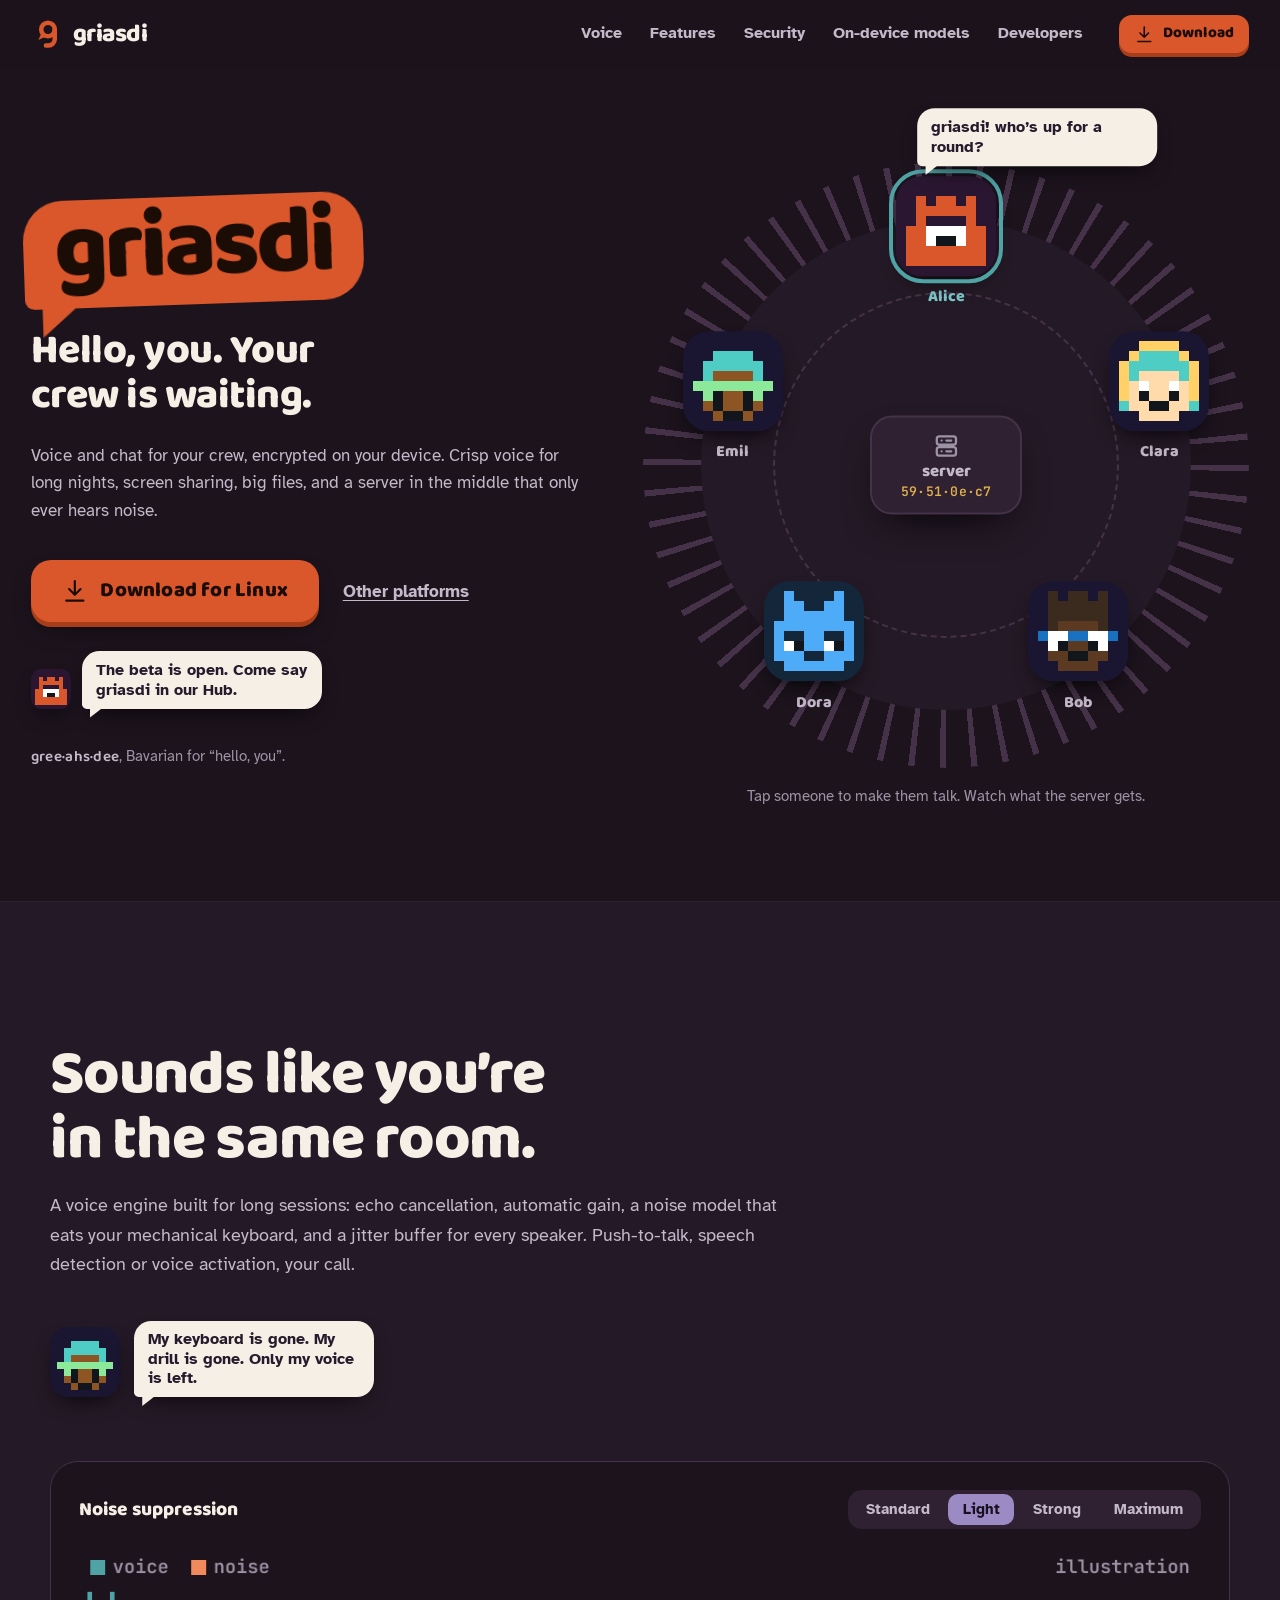
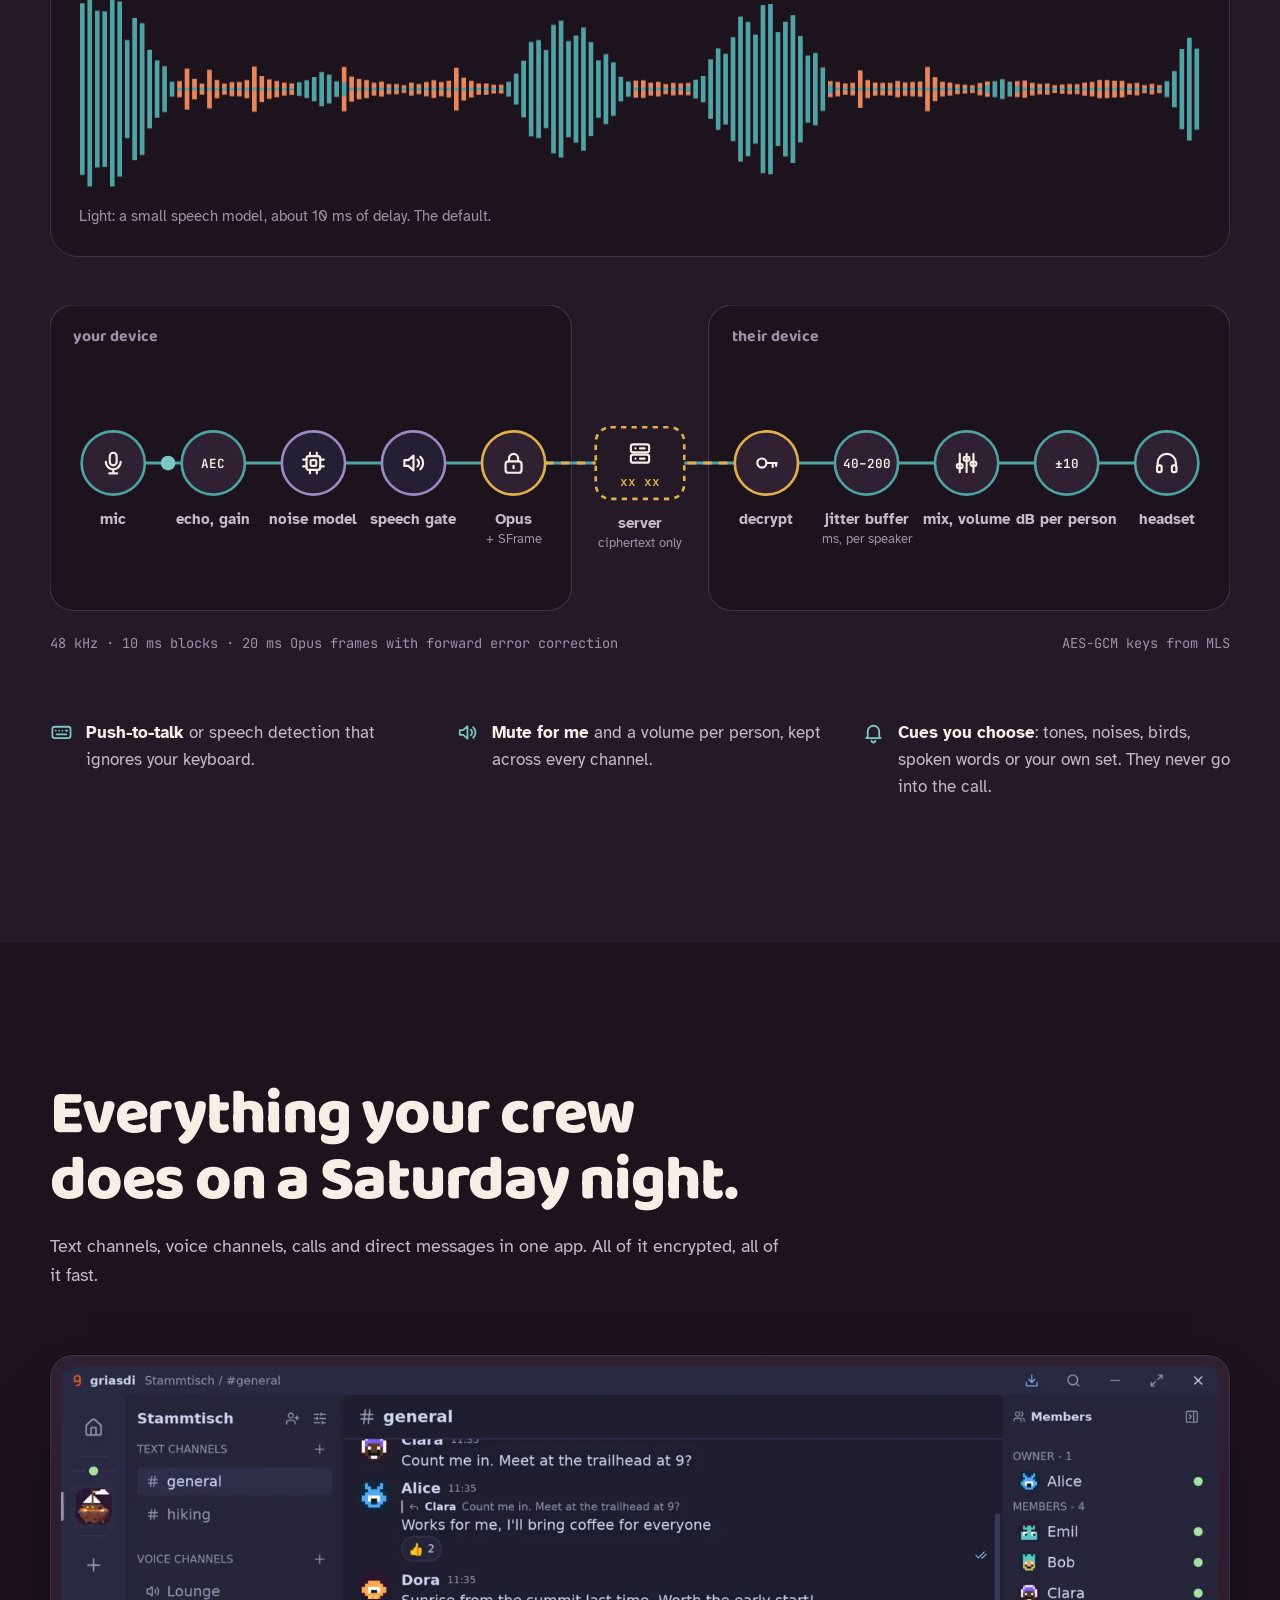
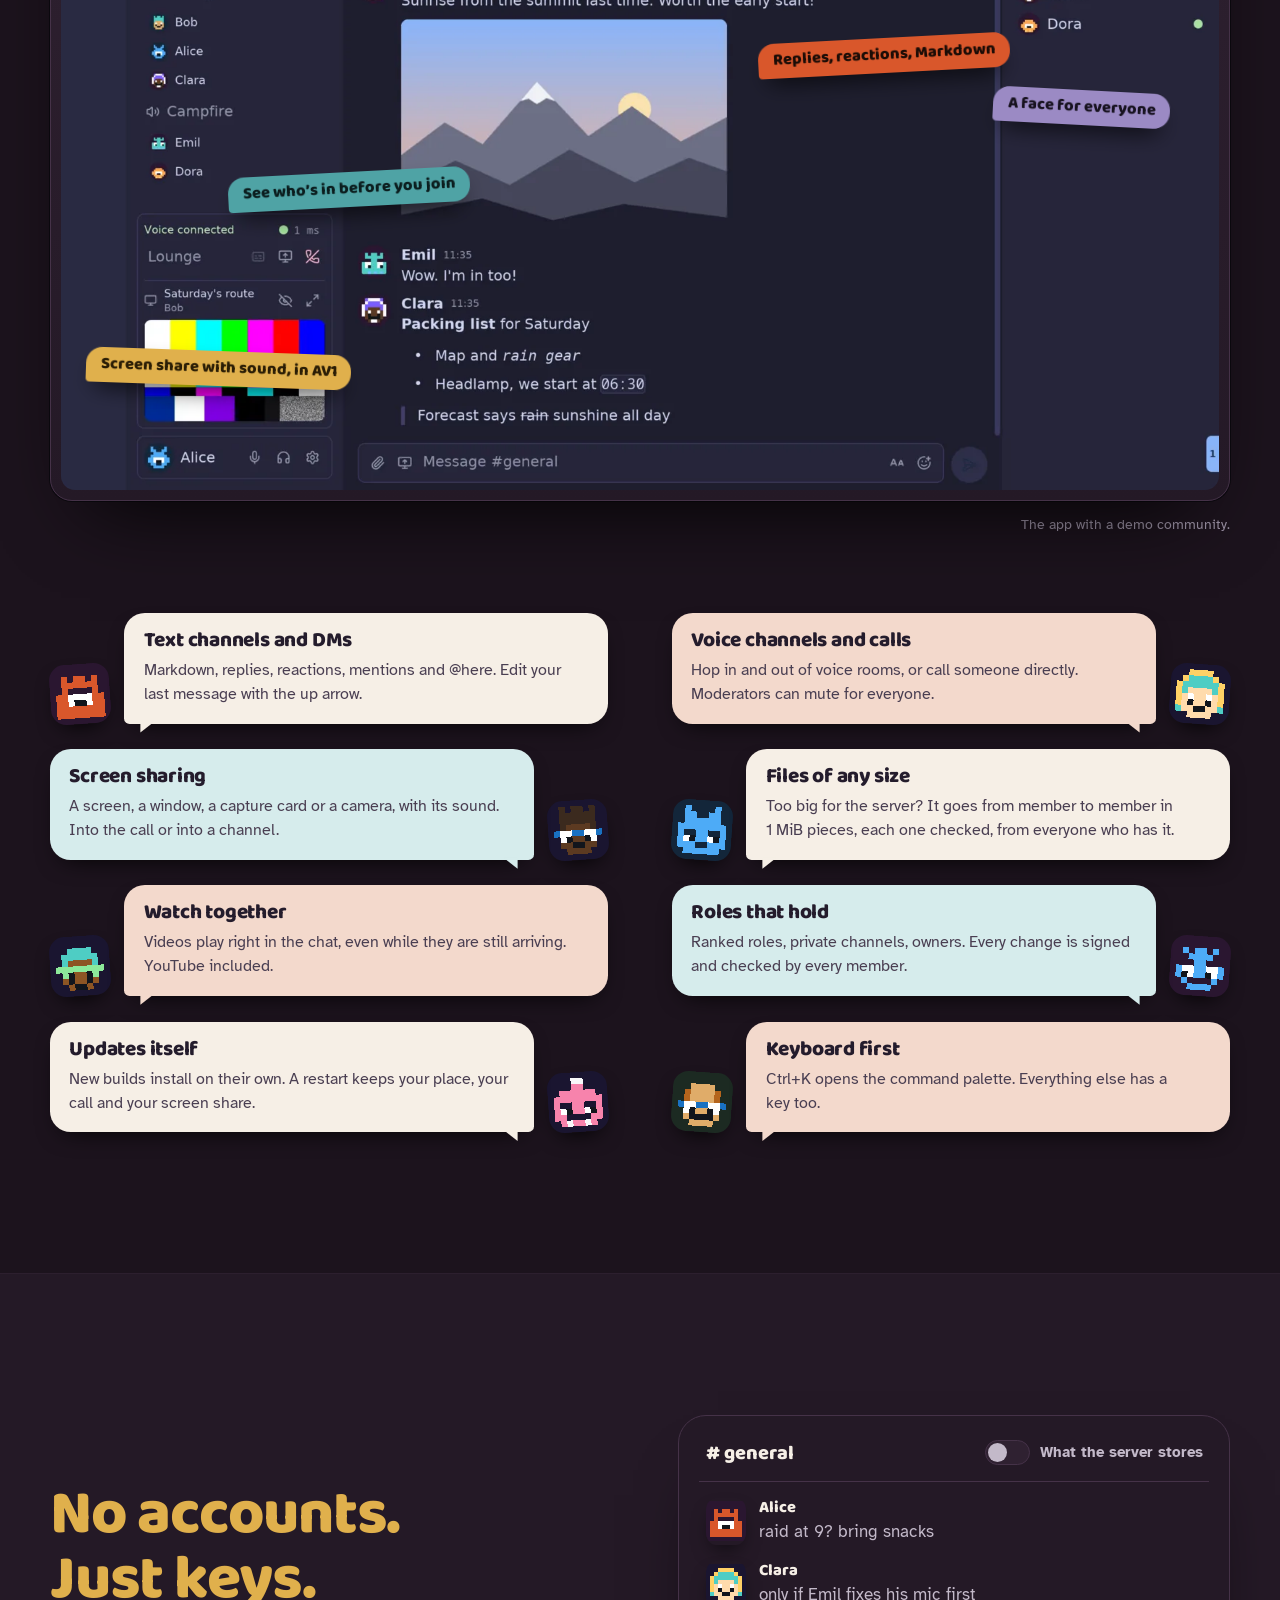
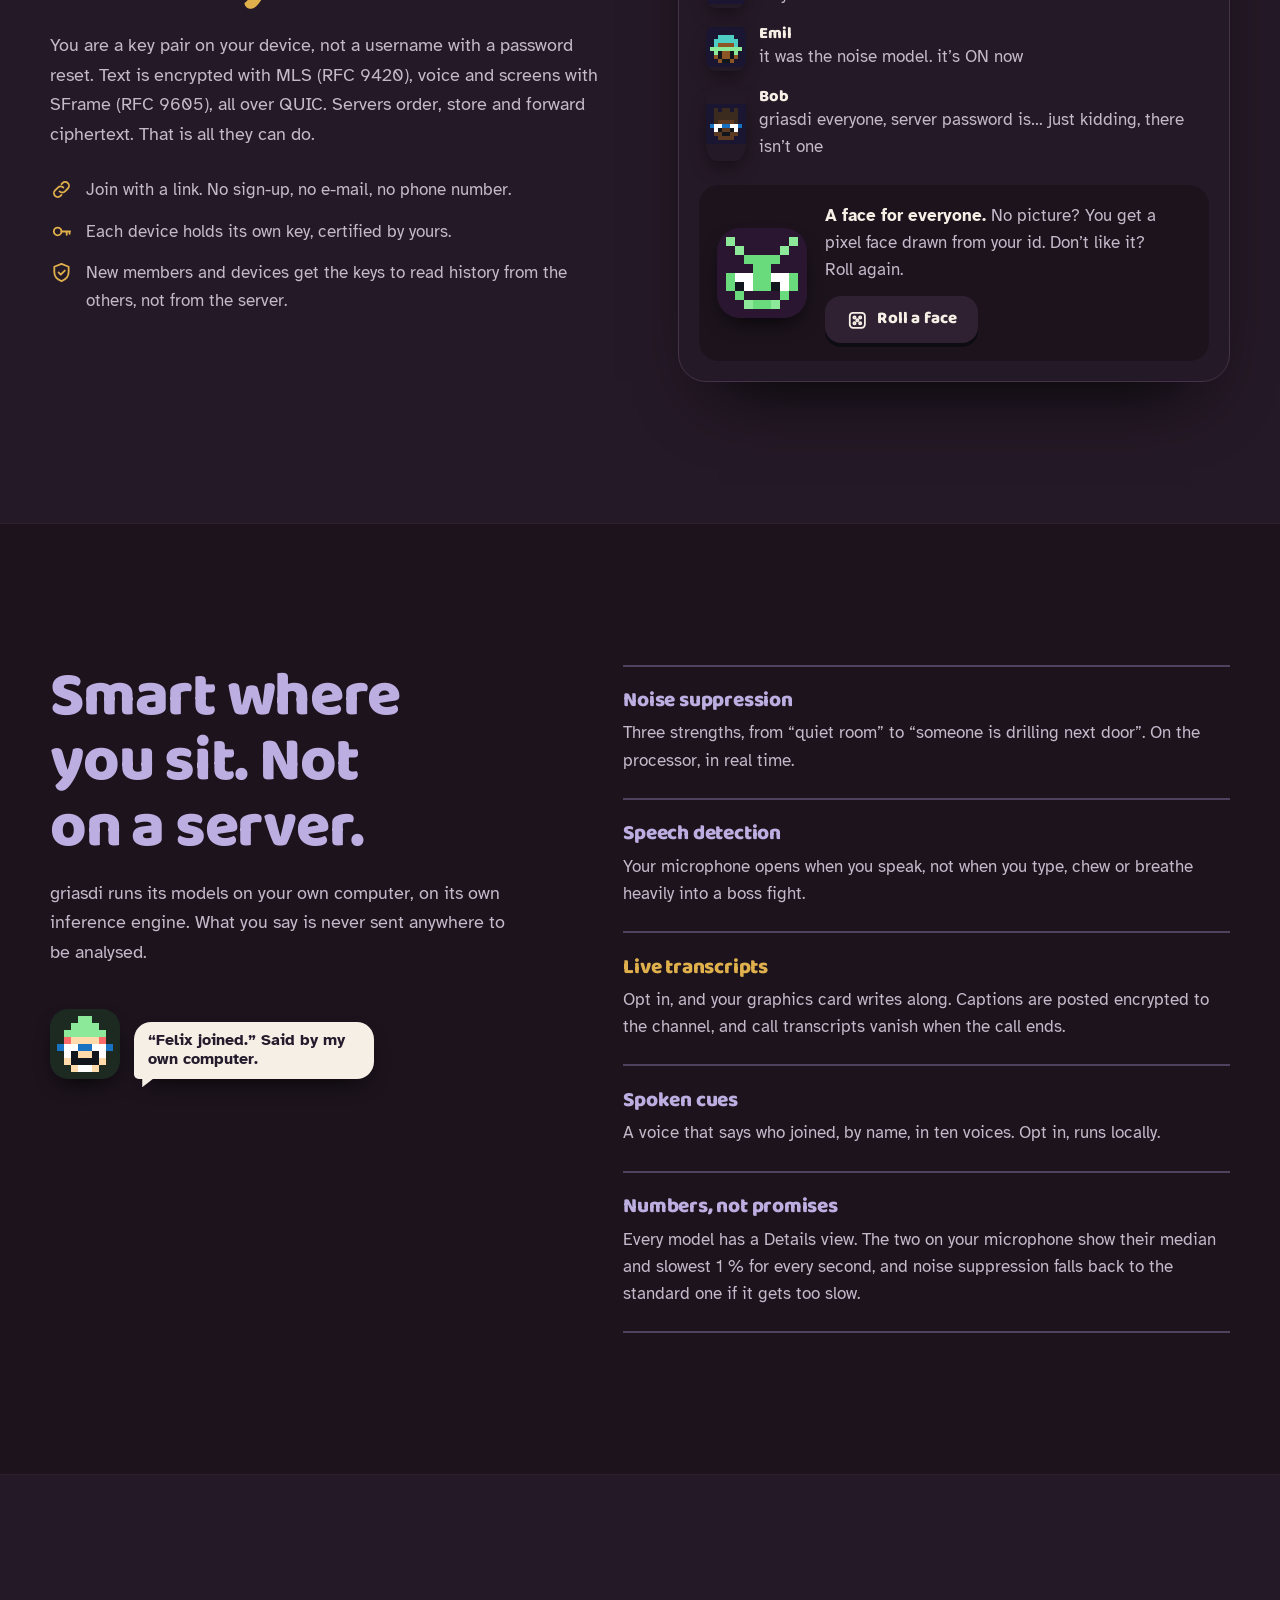
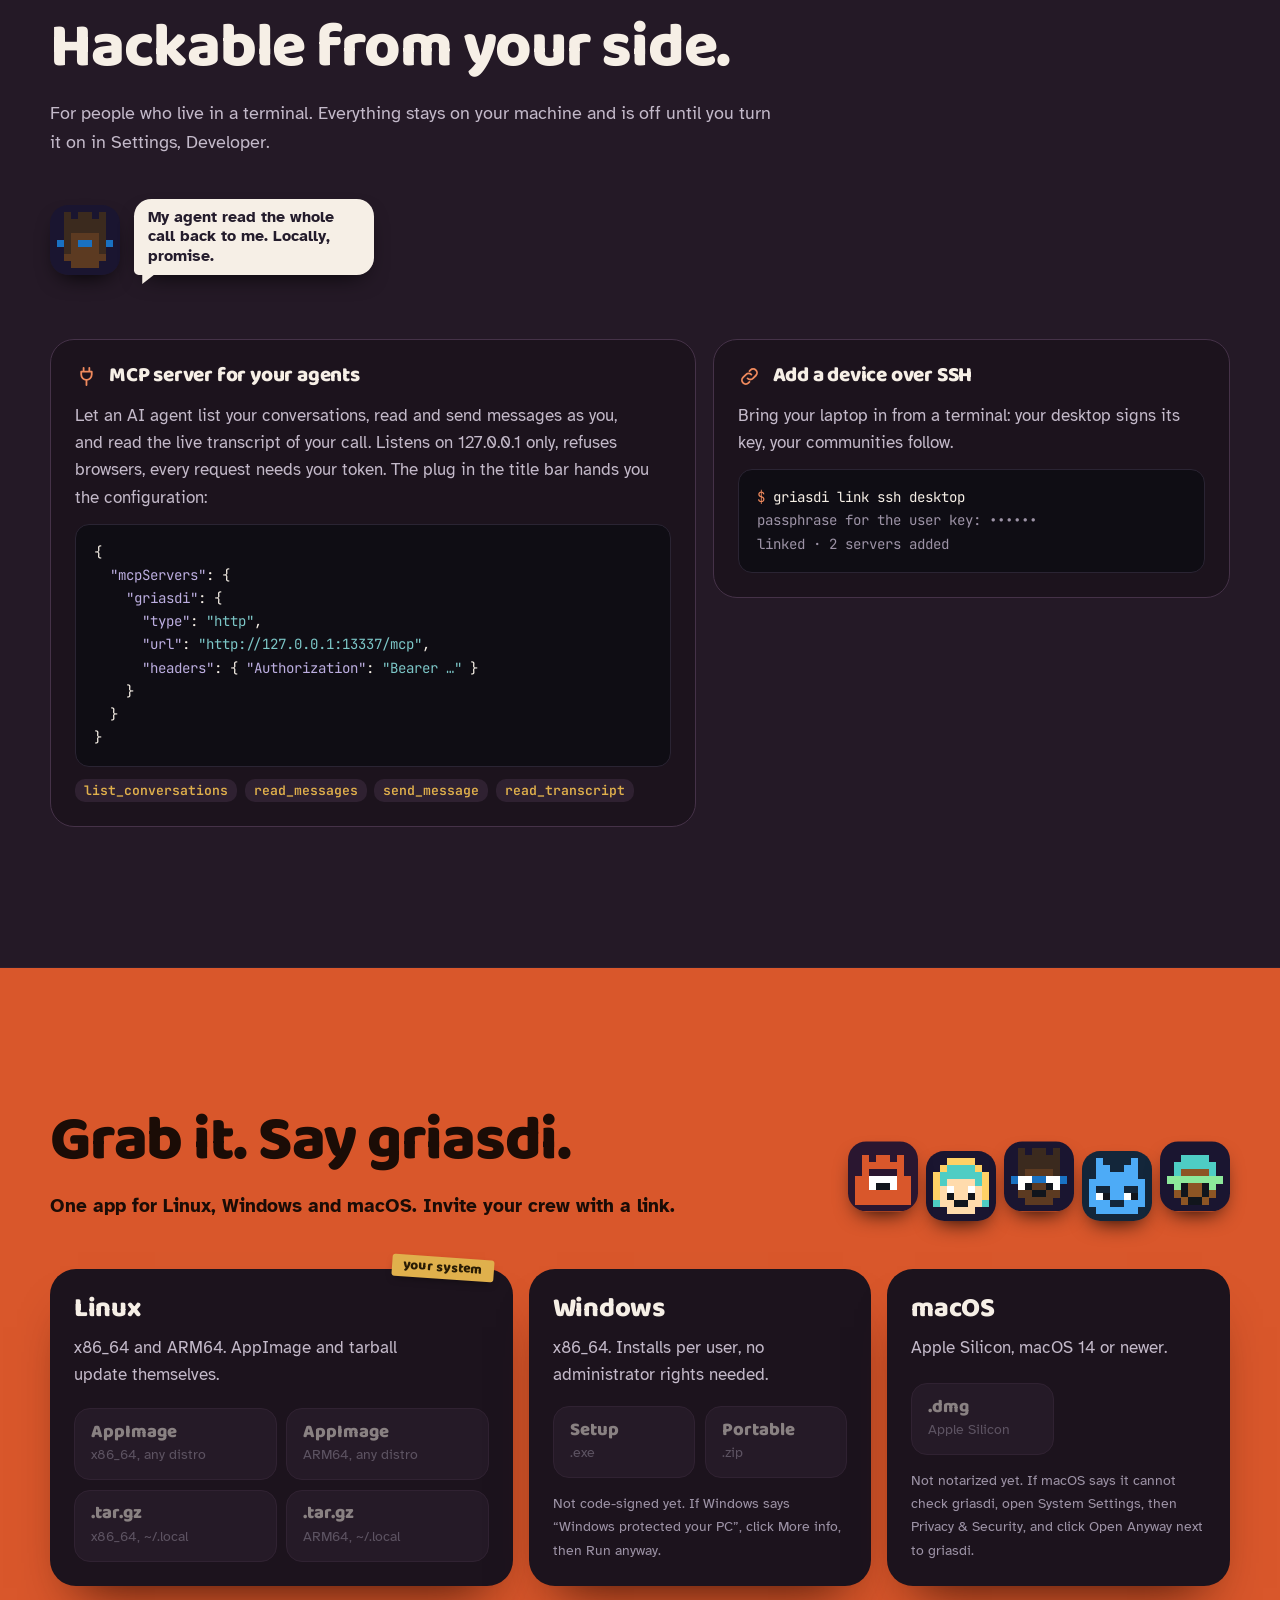
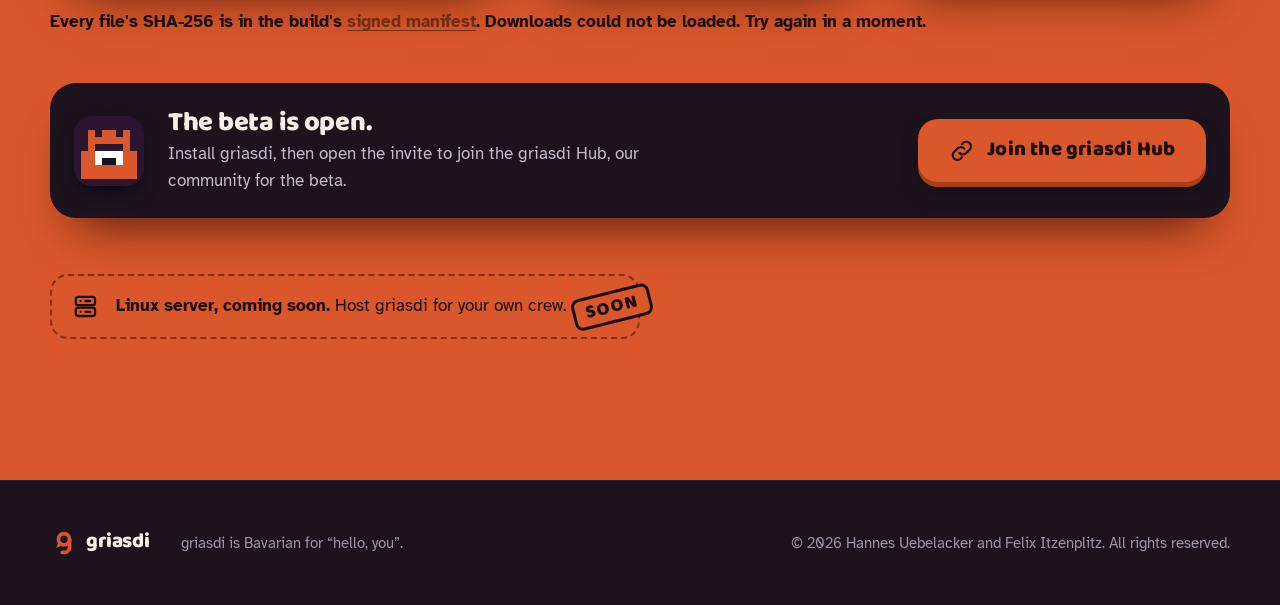
==== commit 5c02a646: "Add the beta invite and notes on unsigned Windows and macOS builds" ====
--- a/site/index.html
+++ b/site/index.html
@@ -84,6 +84,7 @@
         </a>
         <a class="link-quiet" href="#download" id="other-platforms">Linux, Windows and macOS</a>
       </div>
+      <a class="hero-beta" href="#beta"><span class="face-slot" data-face="11" aria-hidden="true"></span><span class="bubble">The beta is open. Come say griasdi in our Hub.</span></a>
       <p class="hero-pron"><b>gree·ahs·dee</b>, Bavarian for “hello, you”.</p>
     </div>
 
@@ -350,6 +351,7 @@
             <li><a class="file" data-file="installer:x86_64-pc-windows-msvc" href="#download" aria-disabled="true"><span>Setup</span><small>.exe</small></a></li>
             <li><a class="file" data-file="desktop:zip:x86_64-pc-windows-msvc" href="#download" aria-disabled="true"><span>Portable</span><small>.zip</small></a></li>
           </ul>
+          <p class="pf-note">Not code-signed yet. If Windows says “Windows protected your PC”, click More info, then Run anyway.</p>
         </article>
         <article class="platform" id="pf-macos" data-os="macos">
           <h3>macOS</h3>
@@ -357,9 +359,18 @@
           <ul class="files">
             <li><a class="file" data-file="installer:aarch64-apple-darwin" href="#download" aria-disabled="true"><span>.dmg</span><small>Apple Silicon</small></a></li>
           </ul>
+          <p class="pf-note">Not notarized yet. If macOS says it cannot check griasdi, open System Settings, then Privacy &amp; Security, and click Open Anyway next to griasdi.</p>
         </article>
       </div>
       <p class="sums">Every file's SHA-256 is in the build's <a id="dl-manifest" href="#download" aria-disabled="true">signed manifest</a>. <span id="dl-build"></span></p>
+      <article class="beta" id="beta" aria-labelledby="beta-title">
+        <span class="face-slot" data-face="11" aria-hidden="true"></span>
+        <div class="beta-copy">
+          <h3 id="beta-title">The beta is open.</h3>
+          <p>Install griasdi, then open the invite to join the griasdi Hub, our community for the beta.</p>
+        </div>
+        <a class="btn btn-big" href="join/#invite:[base64]"><svg class="ico" aria-hidden="true"><use href="#i-link"/></svg>Join the griasdi Hub</a>
+      </article>
 
       <aside class="soon" aria-labelledby="soon-title">
         <svg class="ico" aria-hidden="true"><use href="#i-server"/></svg>
--- a/site/styles.css
+++ b/site/styles.css
@@ -136,11 +136,16 @@
 .link-quiet { color: var(--ink-2); font-weight: 700; }
 .hero-pron { margin-top: 2.2rem; color: var(--ink-3); font-size: .95rem; }
 .hero-pron b { color: var(--ink-2); font-family: var(--display); font-weight: 600; letter-spacing: .02em; }
+.hero-beta { display: flex; align-items: flex-end; gap: .7rem; width: fit-content; margin-top: 1.8rem; text-decoration: none; }
+.hero-beta .face-slot { width: 40px; flex: none; }
+.hero-beta .bubble { transition: transform .2s var(--spring); }
+.hero-beta:hover .bubble { transform: translateY(-2px) rotate(-1deg); }
+.hero-beta:focus-visible { outline: 3px solid var(--terra-l); outline-offset: 4px; border-radius: 10px; }
 
 @media (prefers-reduced-motion: no-preference) {
   .hero-word { animation: wave-hello 1.6s var(--spring) .2s both; }
-  .hero-say, .hero-lede, .hero-actions, .hero-pron { animation: rise .9s var(--ease-out) both; }
-  .hero-say { animation-delay: .35s; } .hero-lede { animation-delay: .5s; } .hero-actions { animation-delay: .62s; } .hero-pron { animation-delay: .75s; }
+  .hero-say, .hero-lede, .hero-actions, .hero-beta, .hero-pron { animation: rise .9s var(--ease-out) both; }
+  .hero-say { animation-delay: .35s; } .hero-lede { animation-delay: .5s; } .hero-actions { animation-delay: .62s; } .hero-beta { animation-delay: .7s; } .hero-pron { animation-delay: .8s; }
 }
 @keyframes wave-hello { 0% { transform: rotate(-2deg) scale(.6); opacity: 0; } 40% { transform: rotate(6deg) scale(1.04); opacity: 1; } 60% { transform: rotate(-6deg); } 80% { transform: rotate(2deg); } 100% { transform: rotate(-2deg); } }
 @keyframes rise { from { opacity: 0; transform: translateY(18px); filter: blur(4px); } to { opacity: 1; transform: none; filter: none; } }
@@ -423,8 +428,18 @@
 .file small { color: var(--ink-3); font-size: .85rem; }
 .file:hover { transform: translateY(-3px); border-color: var(--terra-l); background: #322a3e; }
 .file:focus-visible { outline-color: var(--ink); }
+.platform .pf-note { margin: .4rem 0 0; font-size: .9rem; color: var(--ink-3); }
 .sums { margin-top: 1.4rem; font-weight: 700; color: var(--on-terra); }
 .download a[aria-disabled="true"] { opacity: .5; pointer-events: none; }
+.beta {
+  display: grid; grid-template-columns: auto 1fr auto; align-items: center; gap: 1rem 1.5rem;
+  margin-top: clamp(2rem, 4vw, 3rem); padding: 1.5rem;
+  border-radius: 26px; background: var(--night); color: var(--ink); box-shadow: 0 30px 50px -28px #3b1205;
+}
+.beta .face-slot { width: 70px; }
+.beta h3 { font-size: 1.7rem; }
+.beta p { color: var(--ink-2); max-width: 46ch; }
+@media (max-width: 700px) { .beta { grid-template-columns: auto 1fr; } .beta .btn { grid-column: 1 / -1; justify-self: start; } }
 @media (max-width: 900px) { .platforms { grid-template-columns: 1fr; } }
 
 .soon {
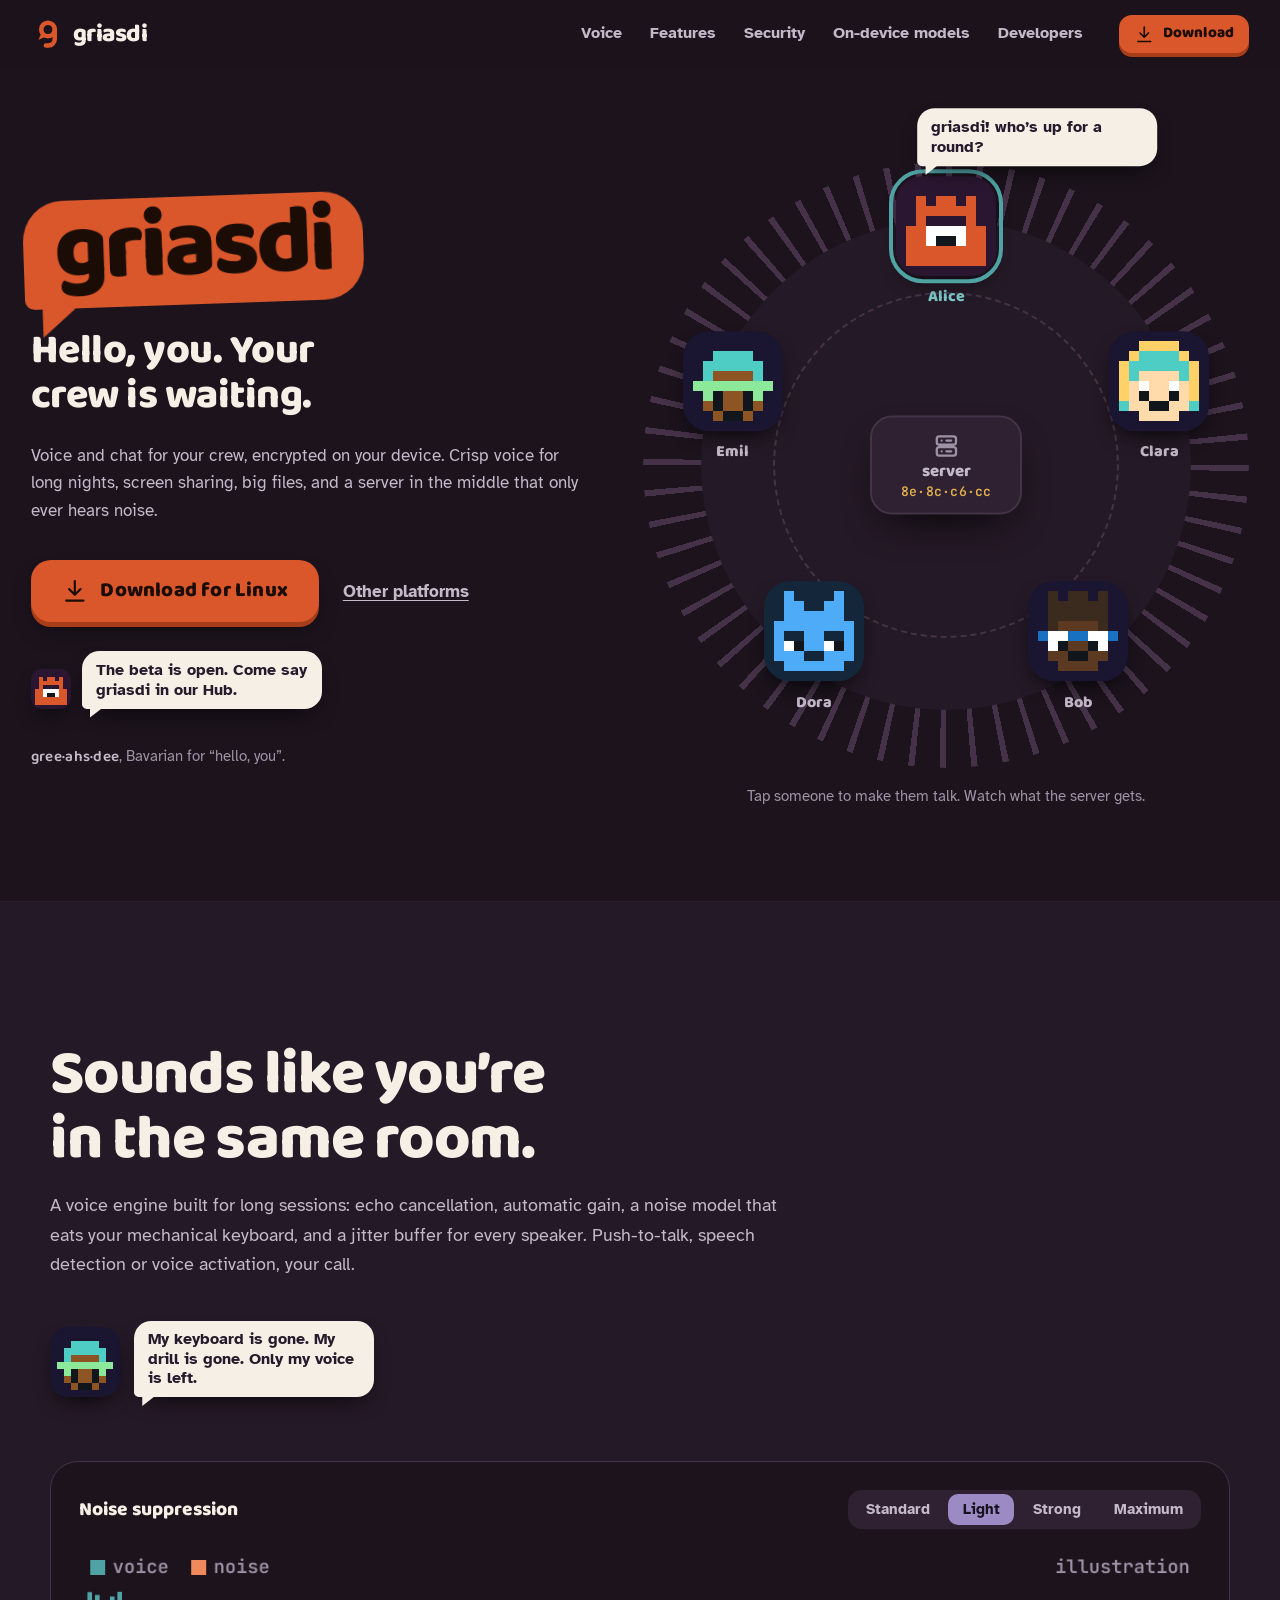
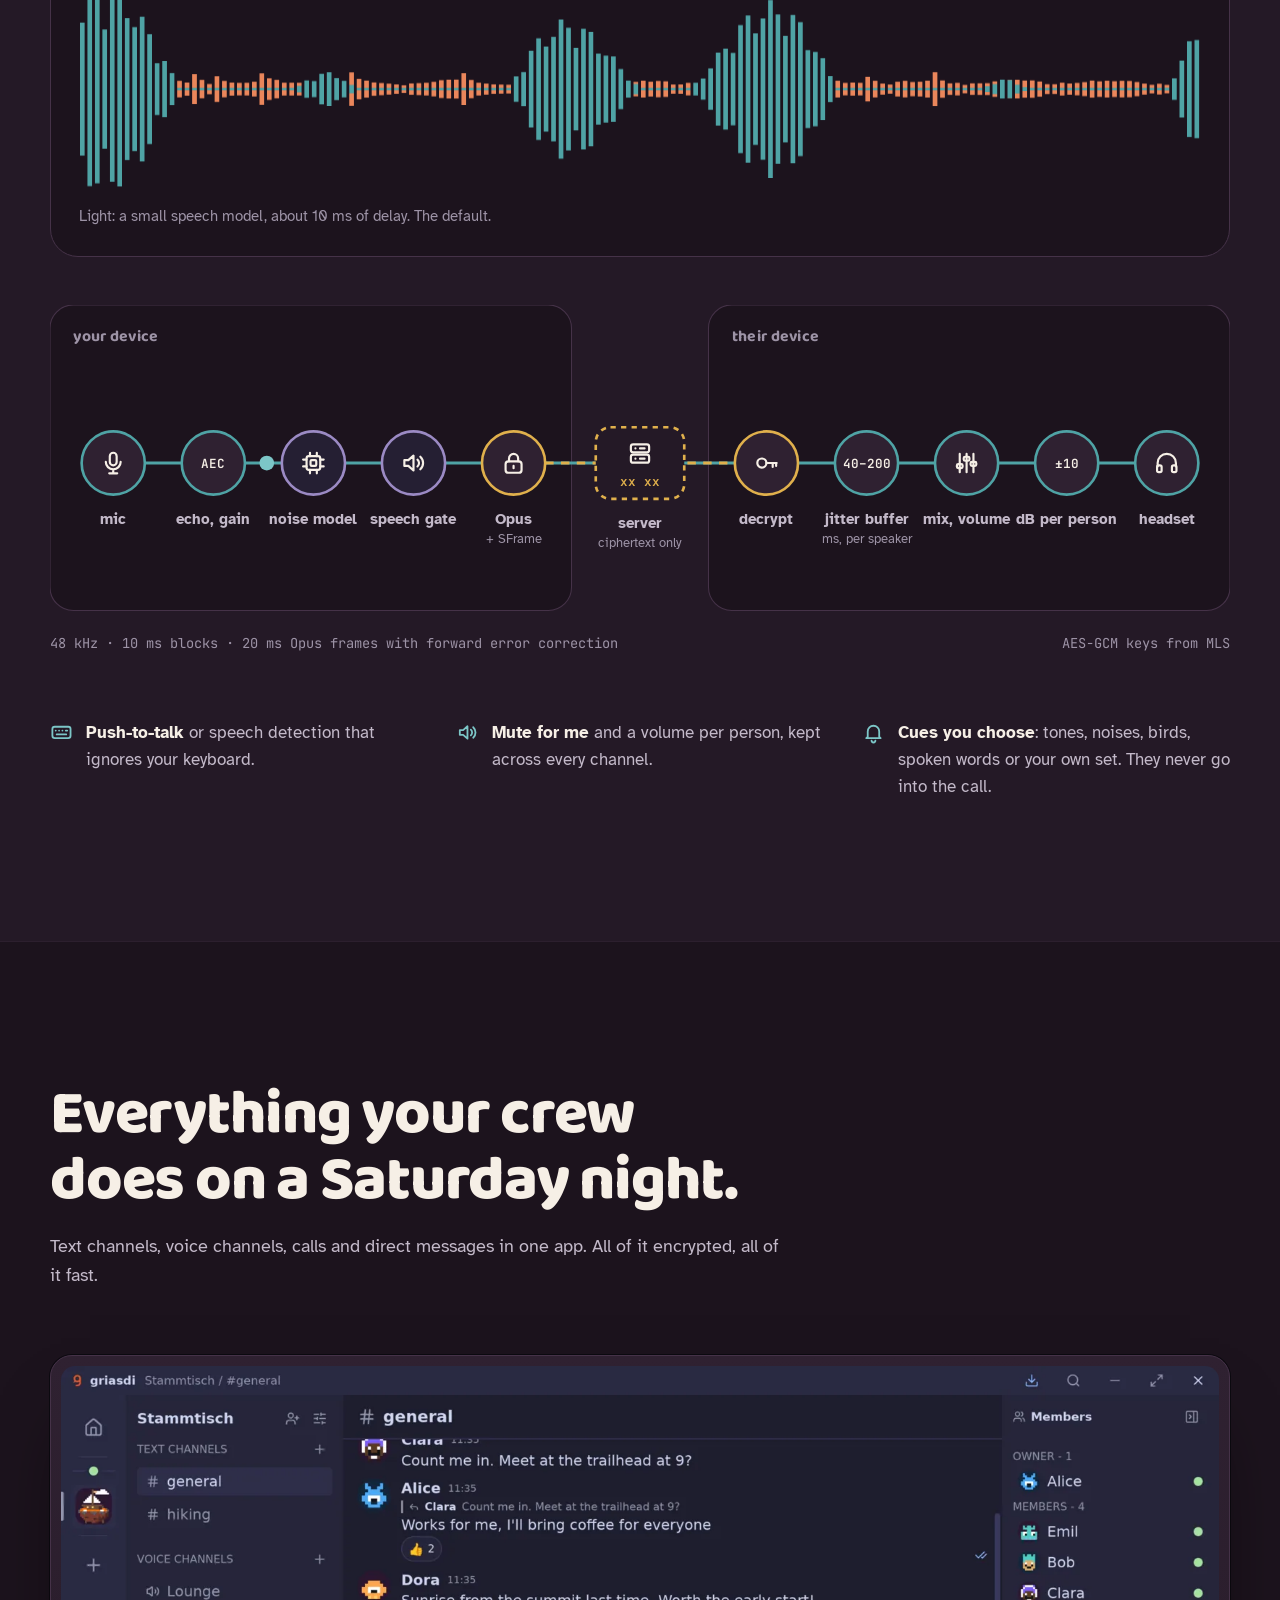
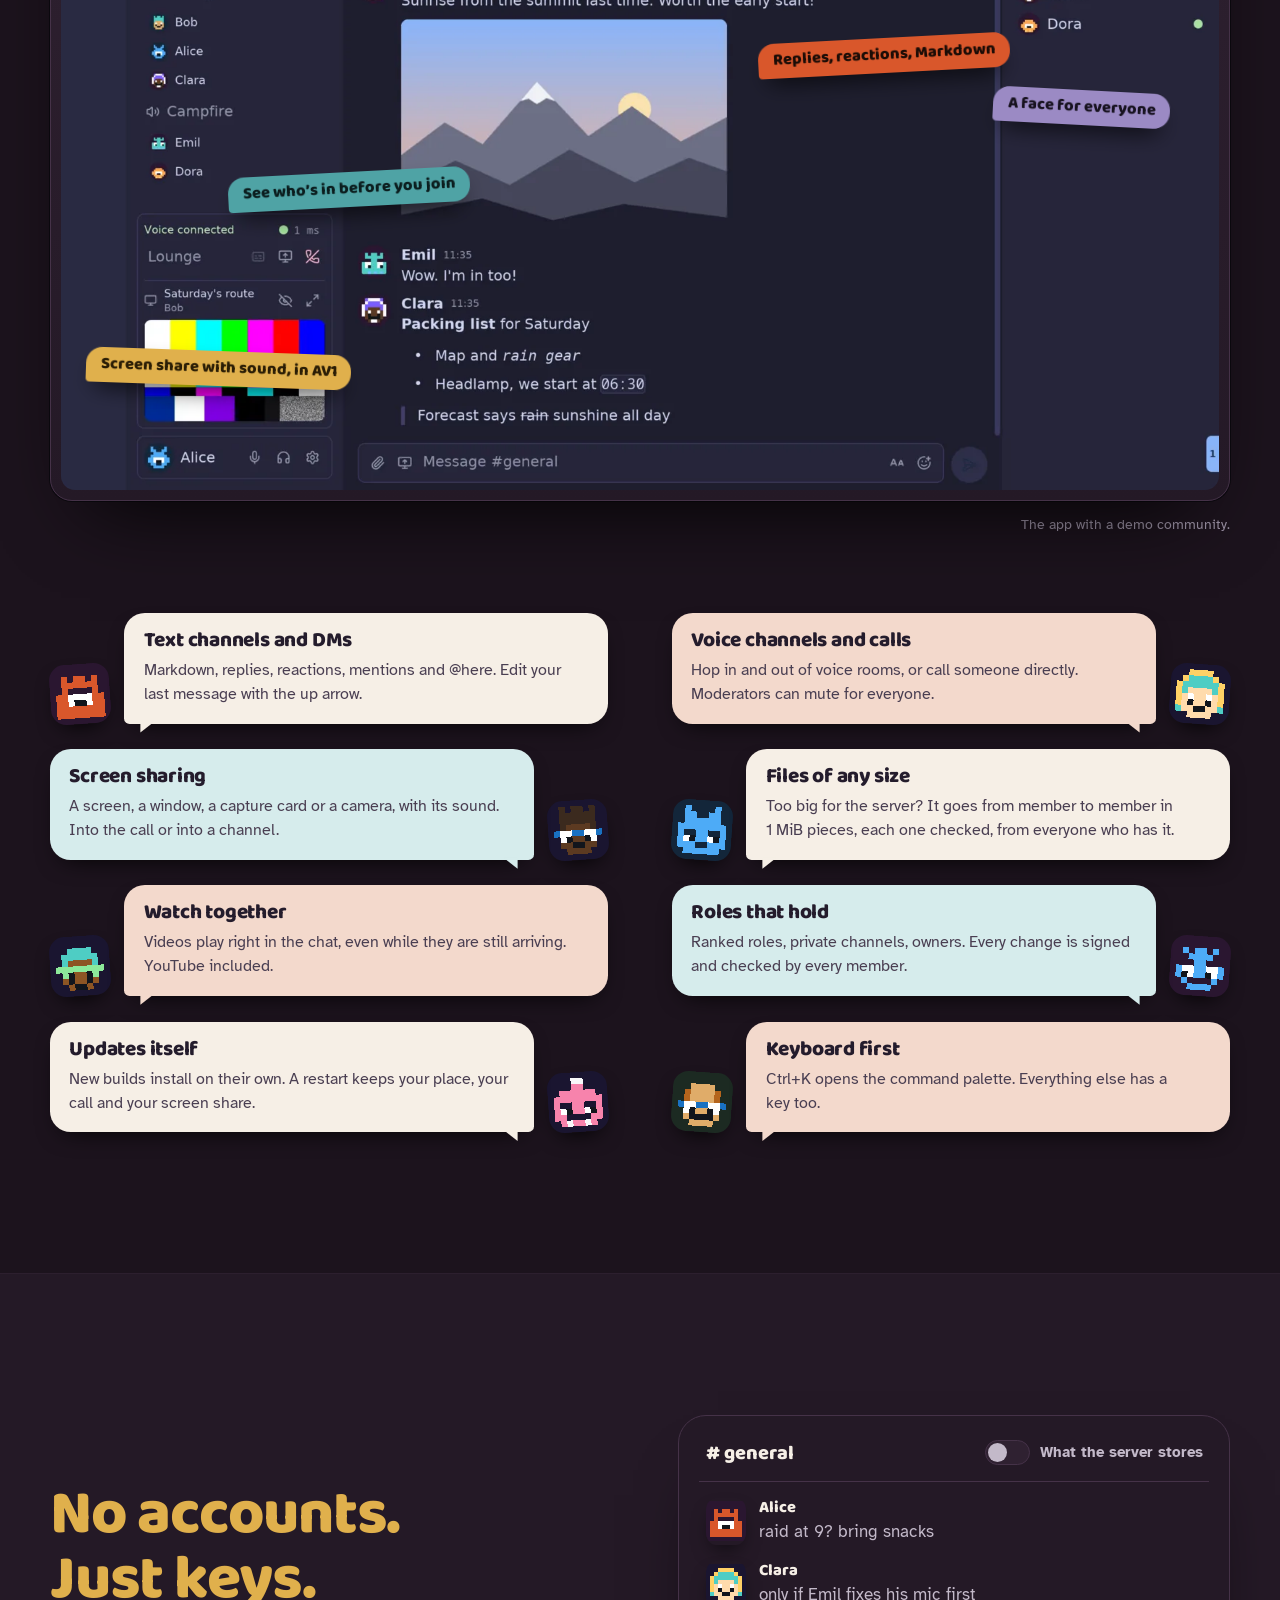
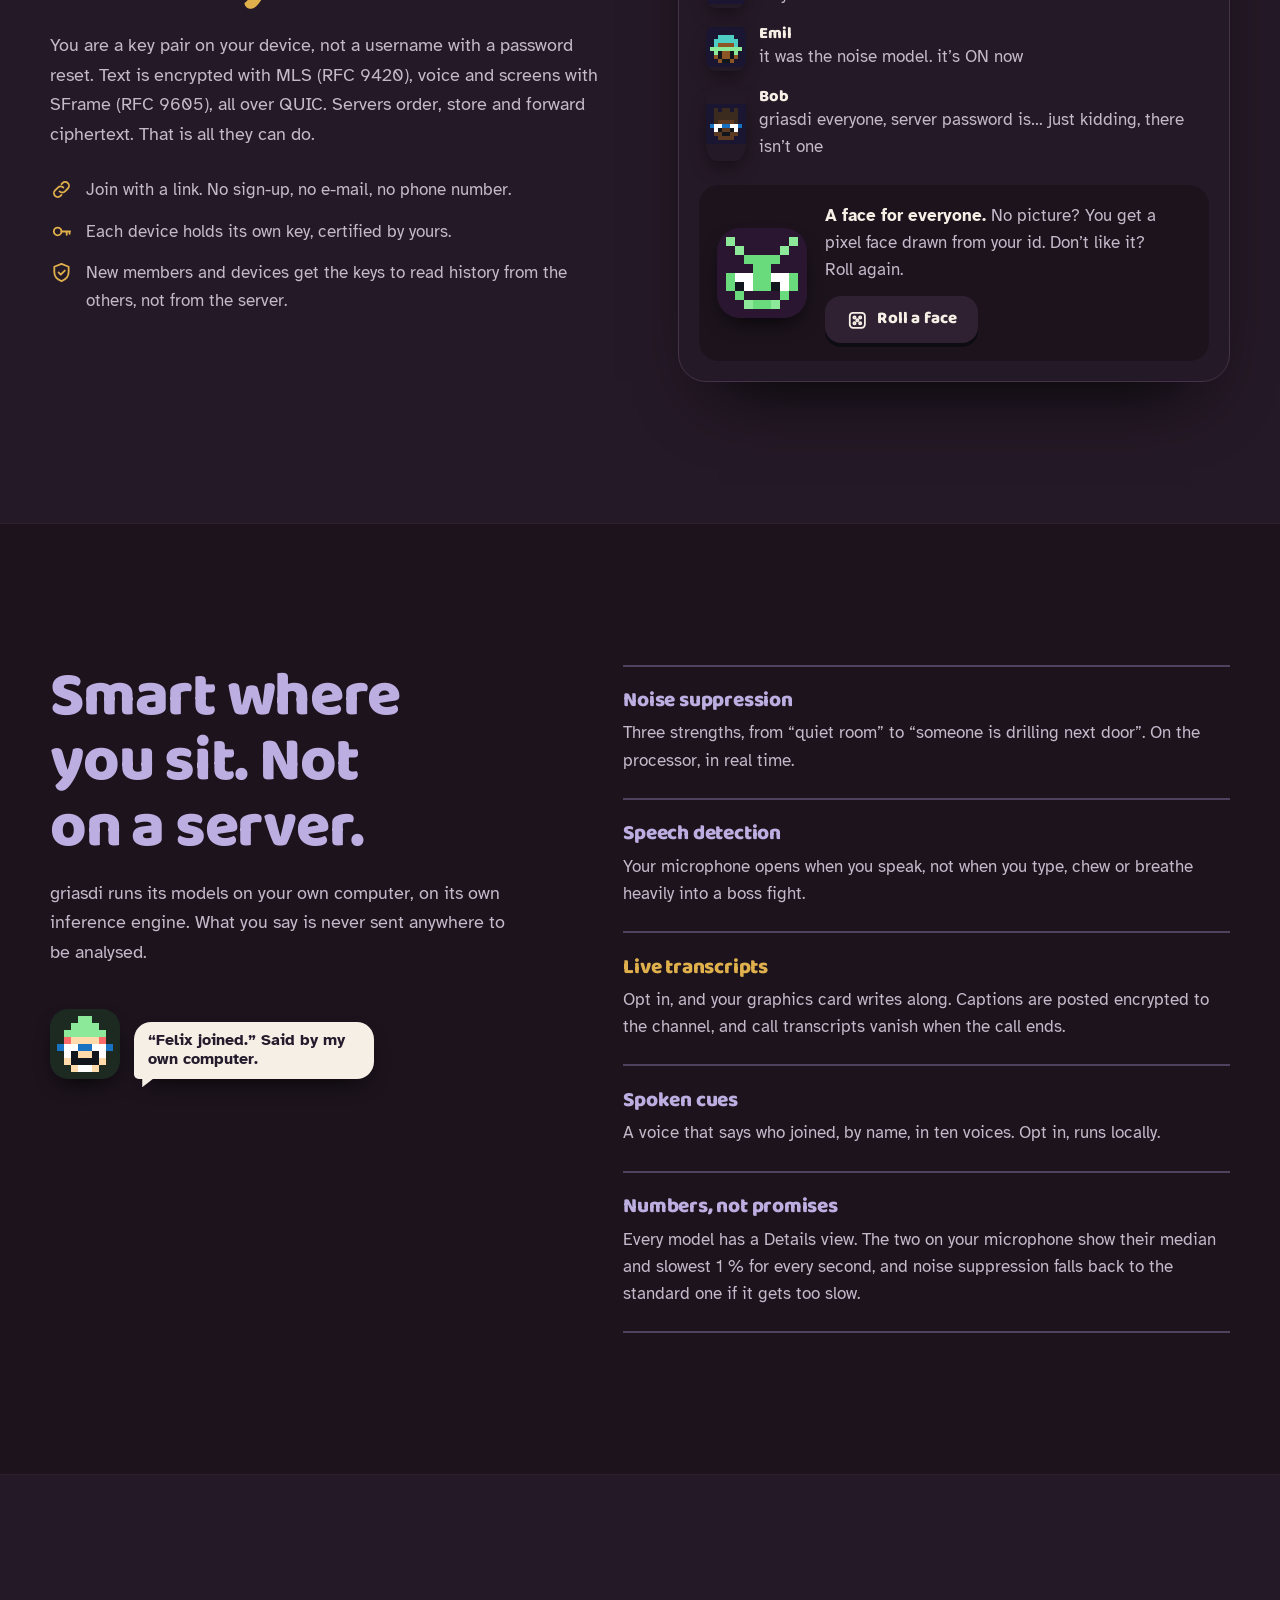
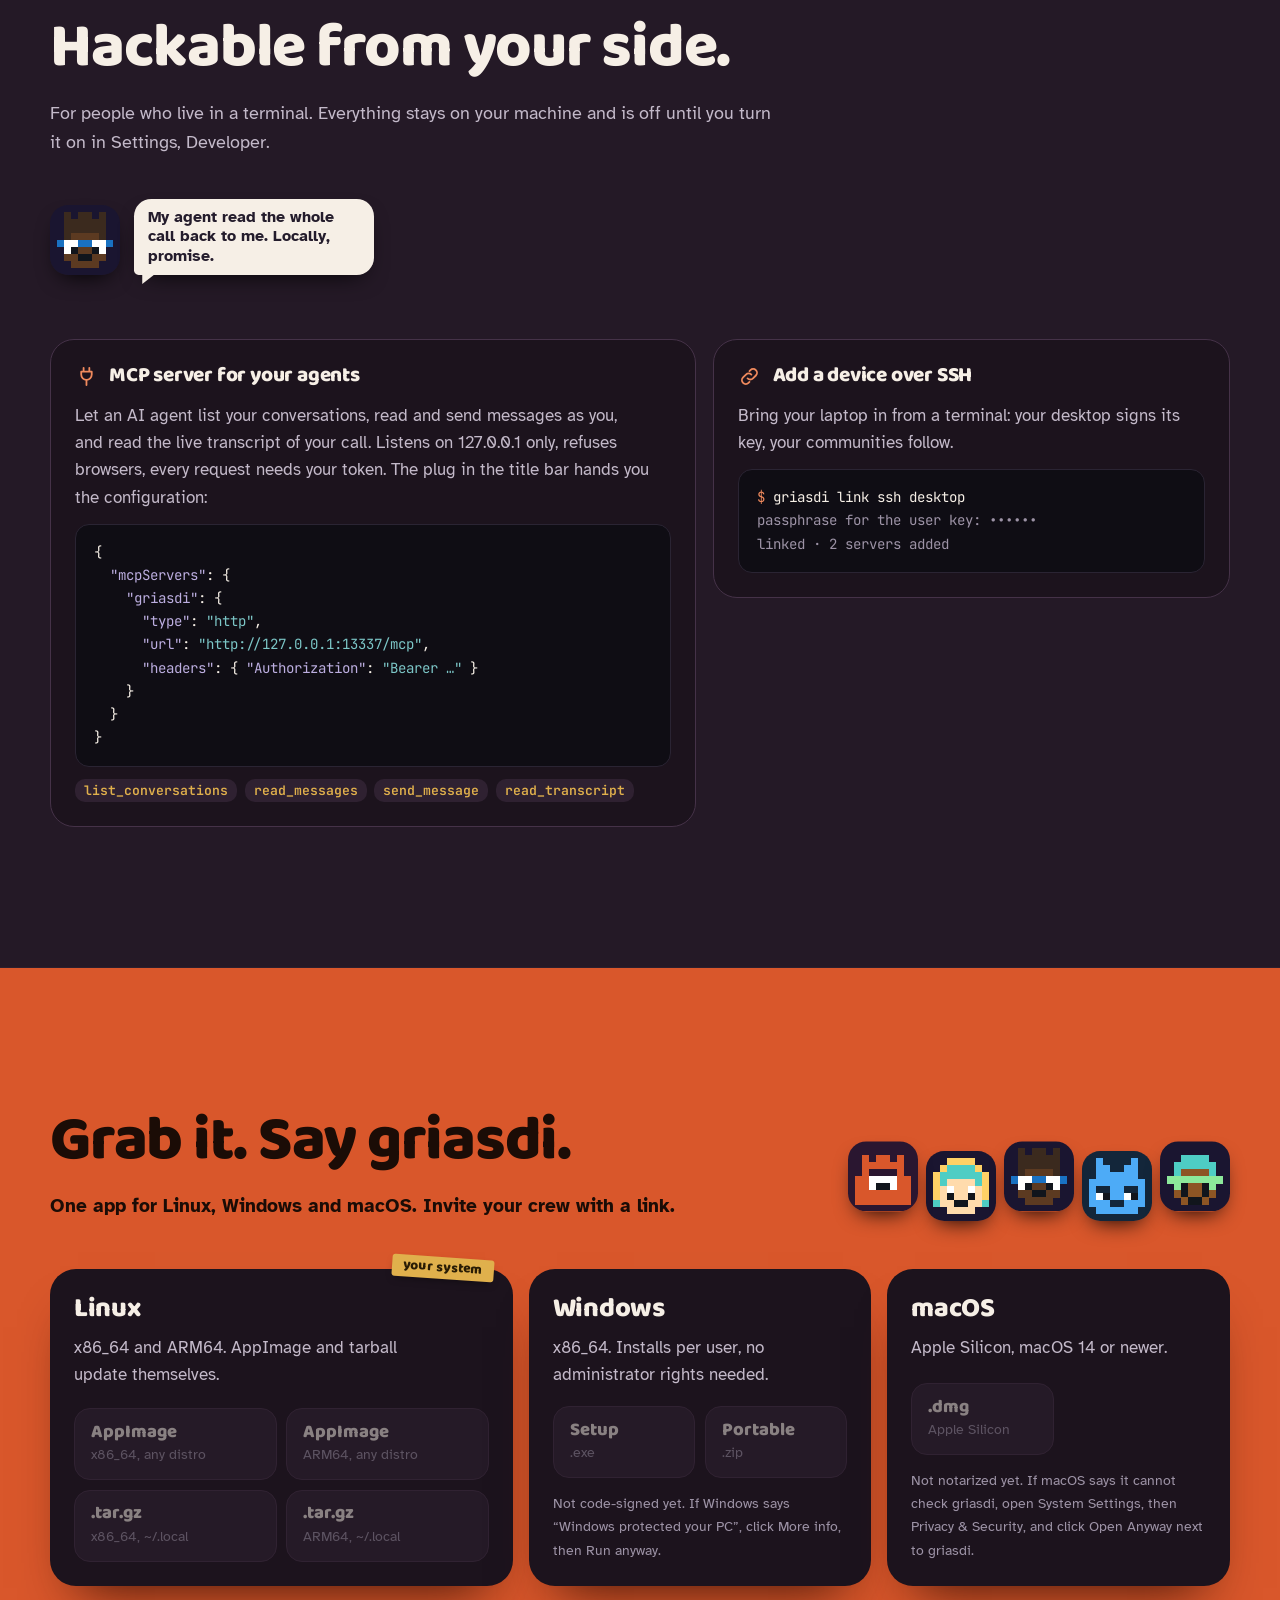
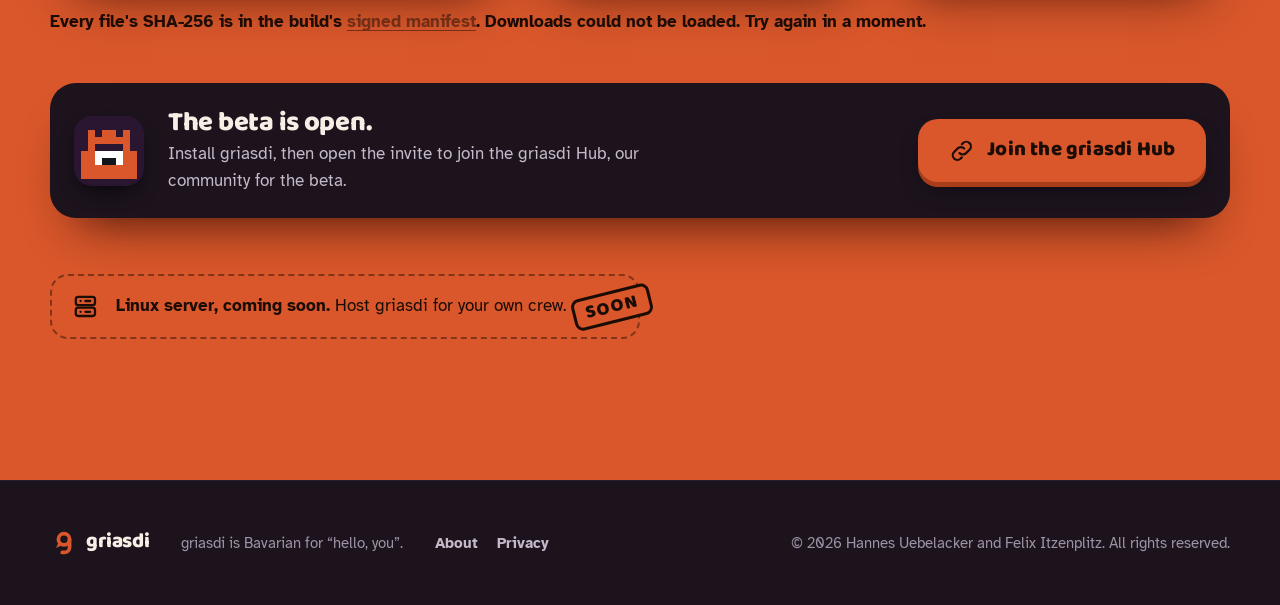
==== commit dbf495a3: "Add the about and privacy pages" ====
--- a/site/index.html
+++ b/site/index.html
@@ -386,11 +386,13 @@
   <div class="wrap foot-row">
     <a class="brand" href="#top" aria-label="griasdi, back to top"><img src="img/mark.svg" width="28" height="28" alt=""><span>griasdi</span></a>
     <p>griasdi is Bavarian for “hello, you”.</p>
+    <ul class="foot-links"><li><a href="about/">About</a></li><li><a href="privacy/">Privacy</a></li></ul>
     <p class="legal">© 2026 Hannes Uebelacker and Felix Itzenplitz. All rights reserved.</p>
   </div>
 </footer>
 
 <script src="faces.js"></script>
+<script src="site.js"></script>
 <script src="downloads.js"></script>
 <script src="main.js"></script>
 </body>
--- a/site/styles.css
+++ b/site/styles.css
@@ -111,6 +111,7 @@
 .nav-links { display: flex; gap: .25rem; margin: 0 0 0 auto; padding: 0; list-style: none; }
 .nav-links a { display: block; padding: .45rem .75rem; border-radius: 10px; color: var(--ink-2); text-decoration: none; font-weight: 700; font-size: .98rem; }
 .nav-links a:hover { color: var(--ink); background: var(--night-3); }
+.nav-links a[aria-current="page"] { color: var(--ink); background: var(--night-3); }
 @media (max-width: 900px) { .nav-links { display: none; } .nav .btn-small { margin-left: auto; } }
 
 /* ---------- hero ---------- */
@@ -244,6 +245,7 @@
 
 /* ---------- sections ---------- */
 section { padding-block: var(--section); }
+section[id]:not(.hero) { scroll-margin-top: calc(2rem - var(--section)); } /* anchor jumps skip the section's top padding: content lands 7rem down, like the sticky .smarts head */
 .band { background: var(--night-2); border-block: 1px solid #2c1f2e; }
 .section-head { display: grid; gap: 1.1rem; max-width: 46rem; margin-bottom: clamp(2.5rem, 5vw, 4rem); }
 .section-head p { color: var(--ink-2); font-size: 1.15rem; max-width: 62ch; }
@@ -461,6 +463,9 @@
 .foot-row { display: flex; flex-wrap: wrap; align-items: center; gap: 1rem 2rem; color: var(--ink-3); font-size: .95rem; }
 .foot .brand { font-size: 1.3rem; }
 .foot .legal { margin-left: auto; }
+.foot-links { display: flex; flex-wrap: wrap; gap: .25rem 1.2rem; margin: 0; padding: 0; list-style: none; }
+.foot-links a { color: var(--ink-2); font-weight: 700; text-decoration: none; }
+.foot-links a:hover { color: var(--ink); text-decoration: underline; }
 
 /* reveal: content is visible by default; only with script and motion allowed does it rise in */
 @media (prefers-reduced-motion: no-preference) {
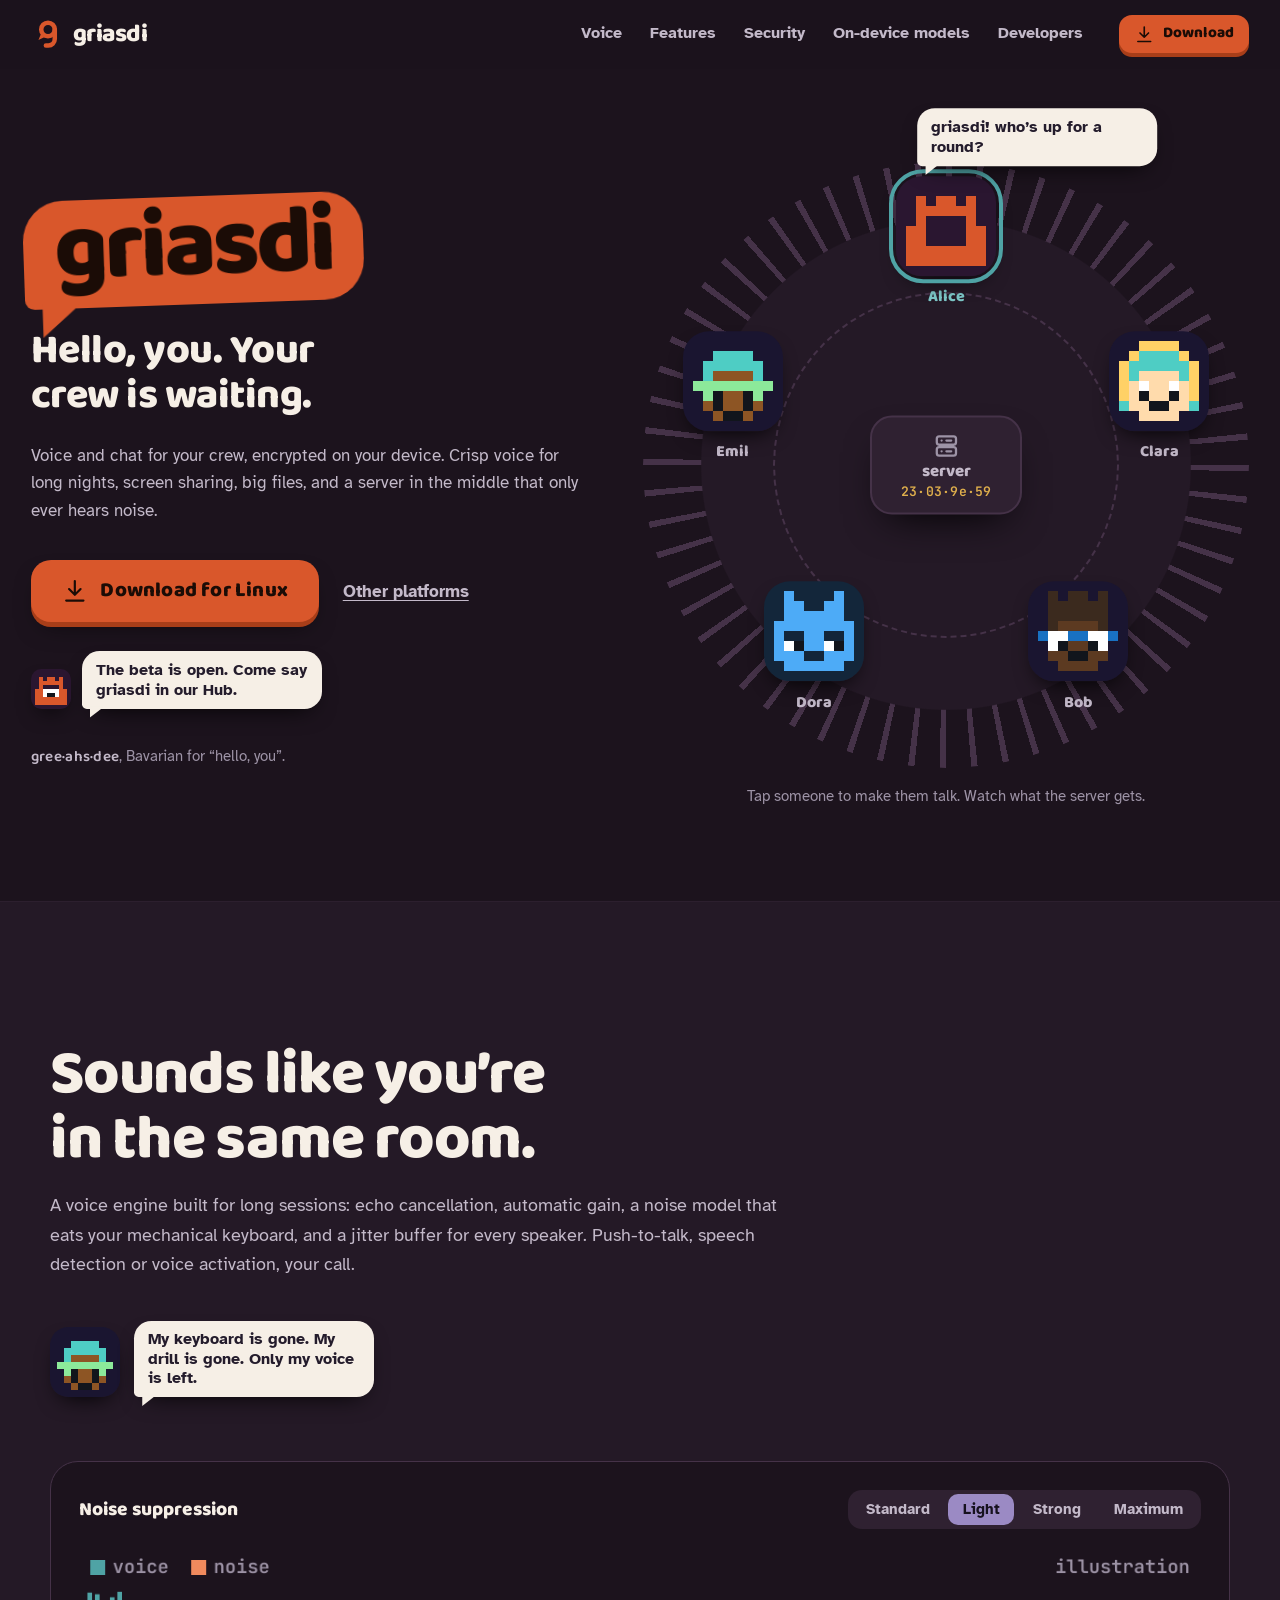
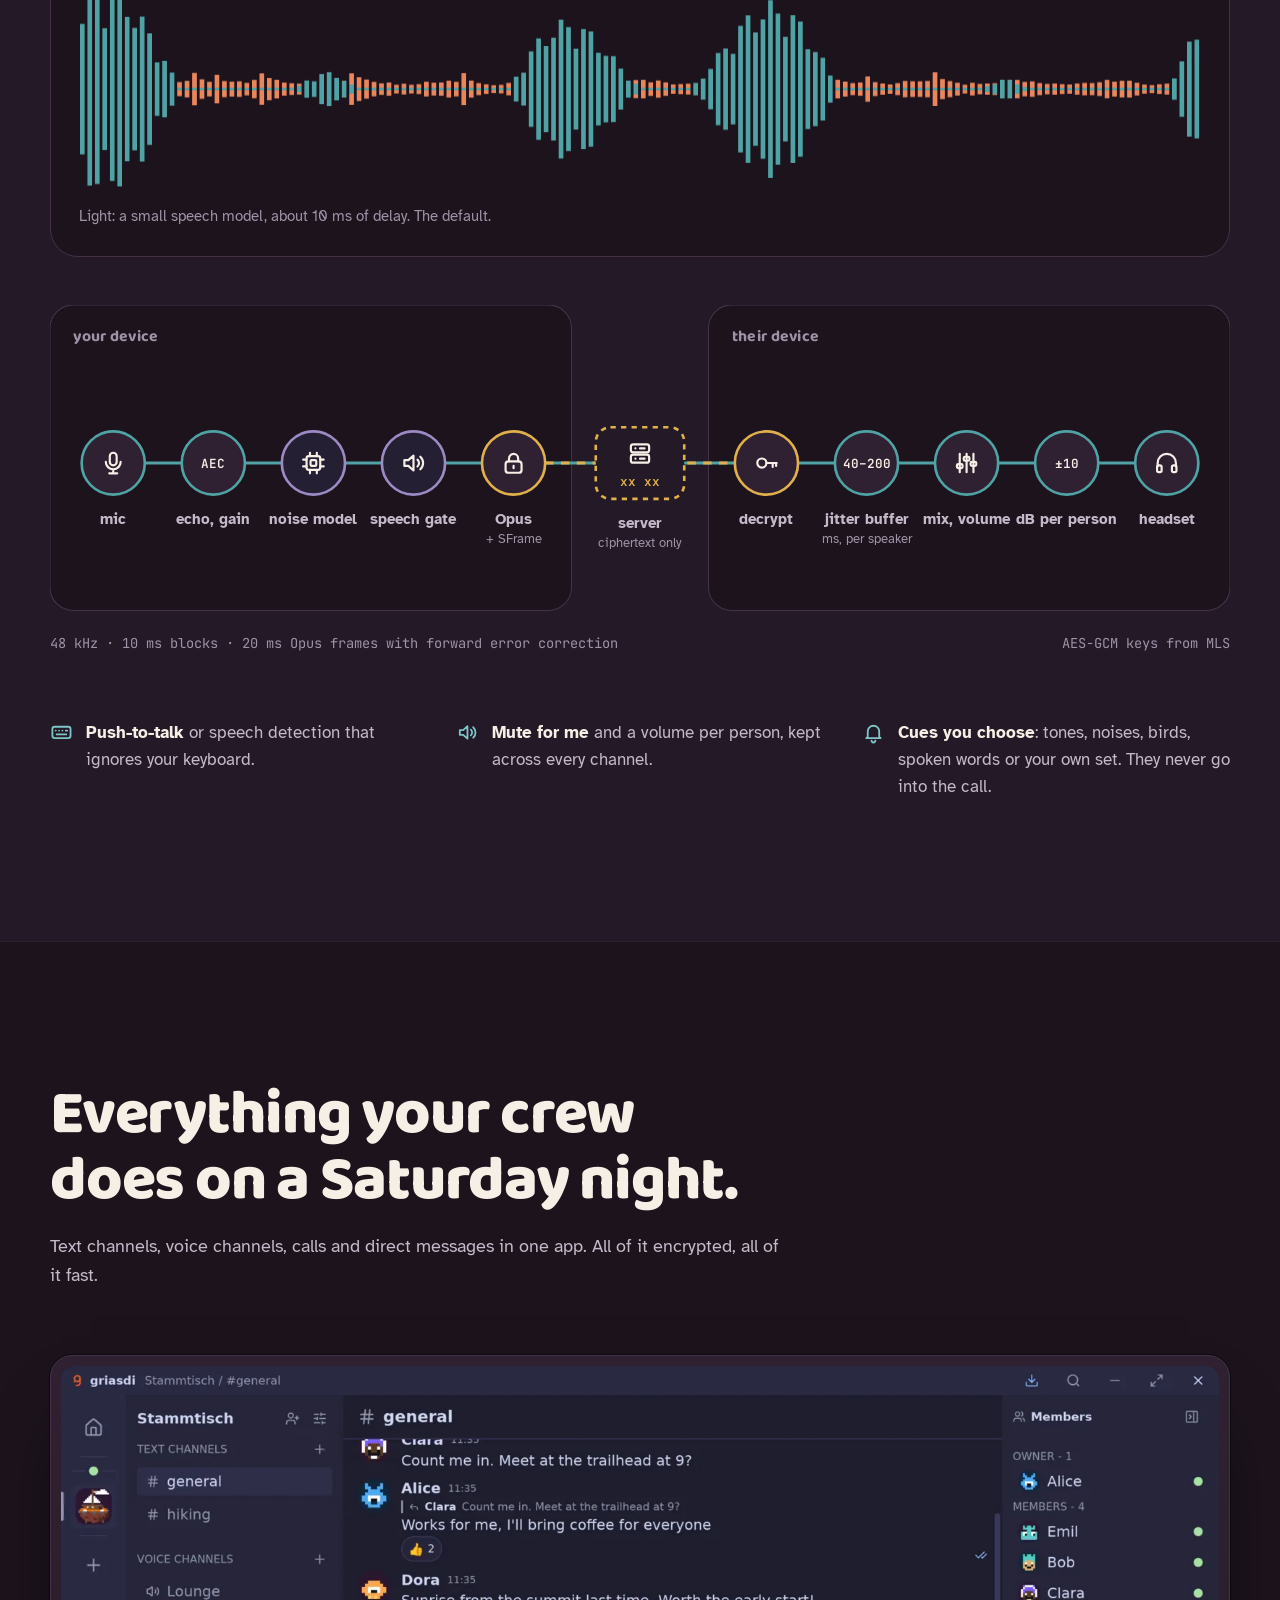
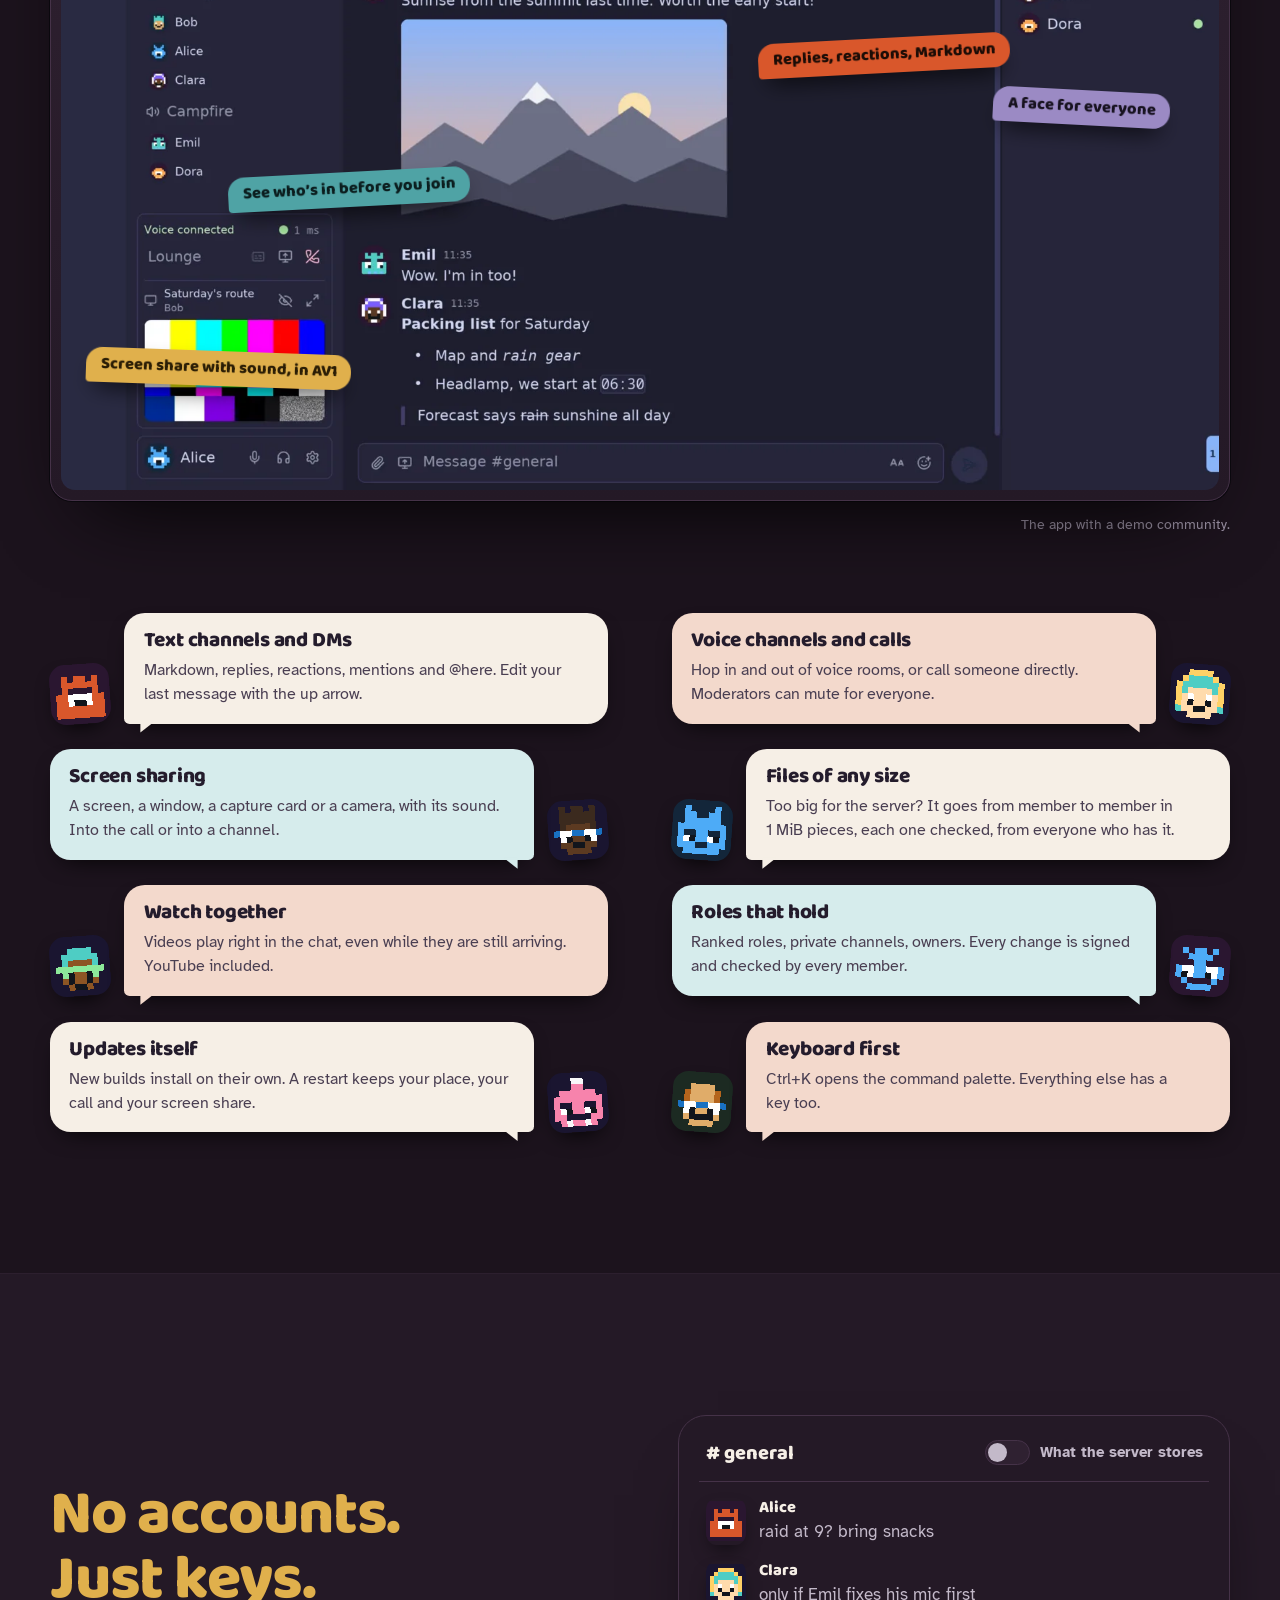
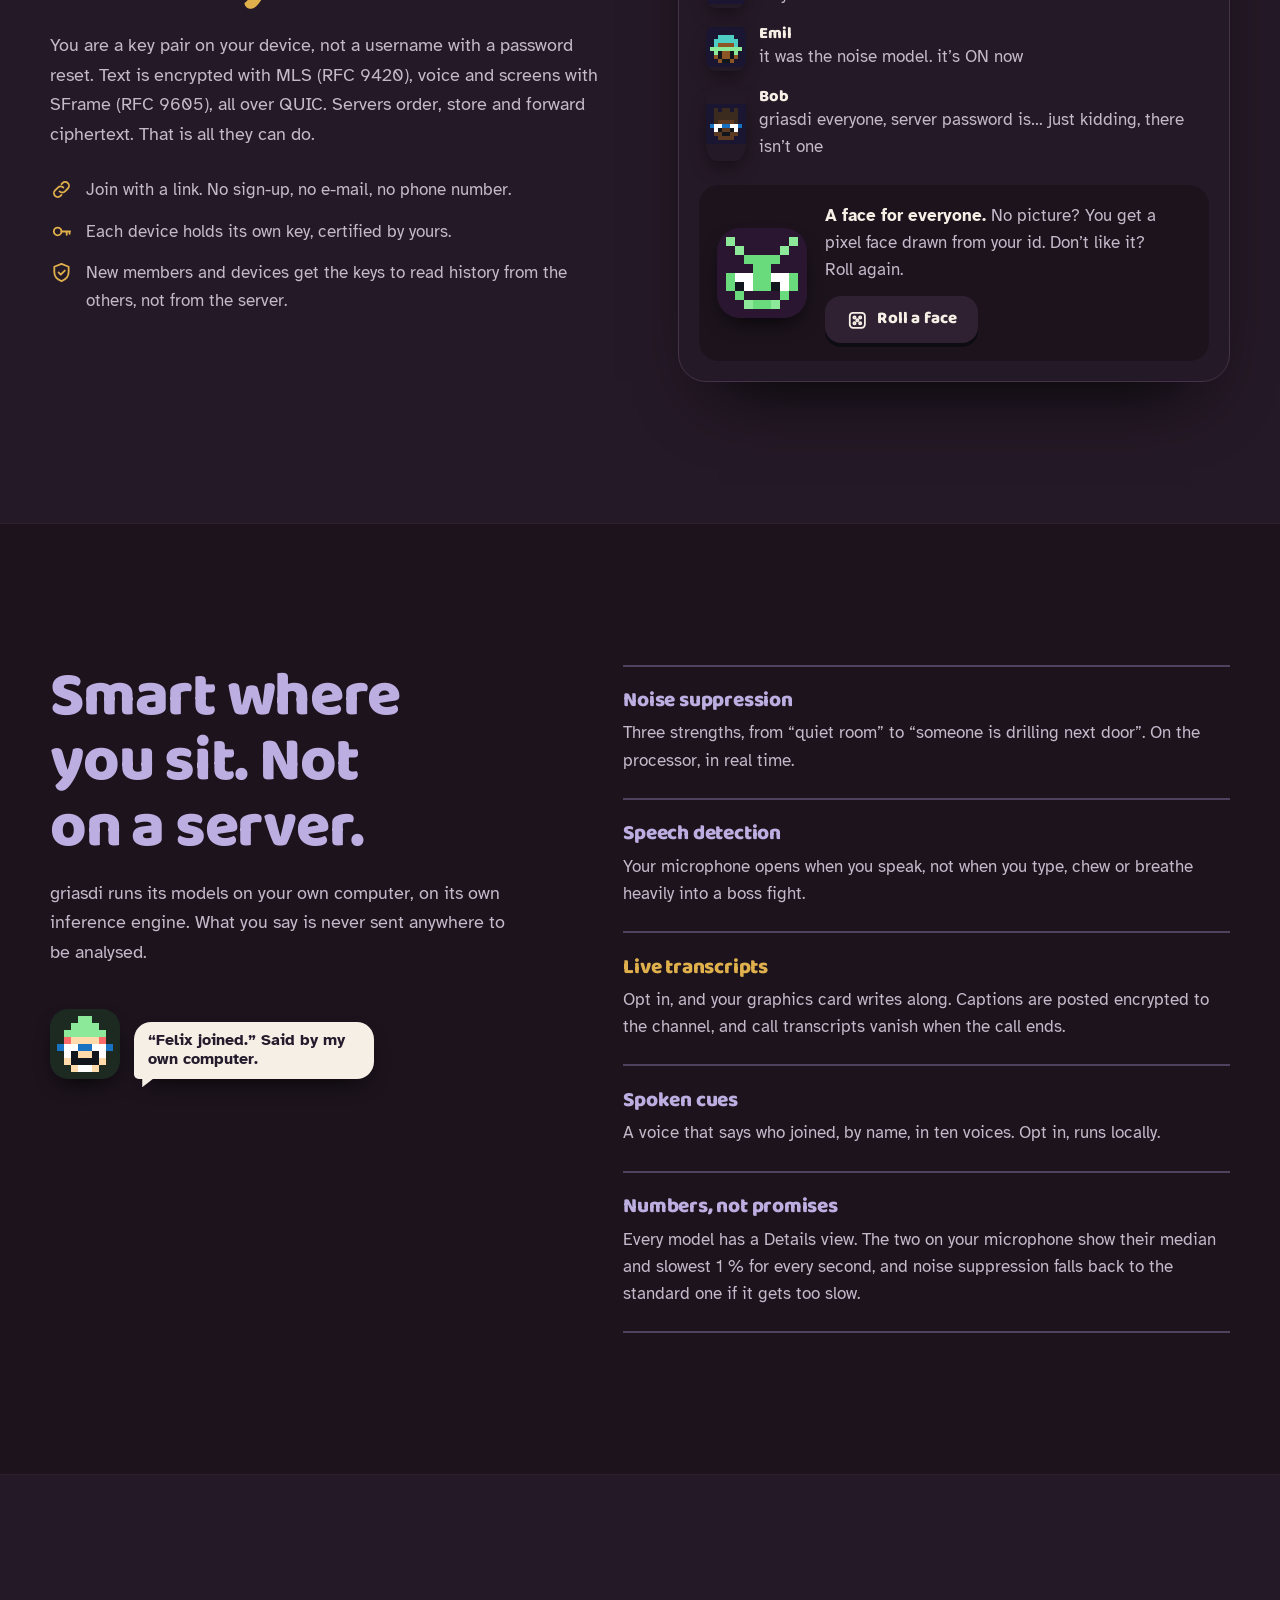
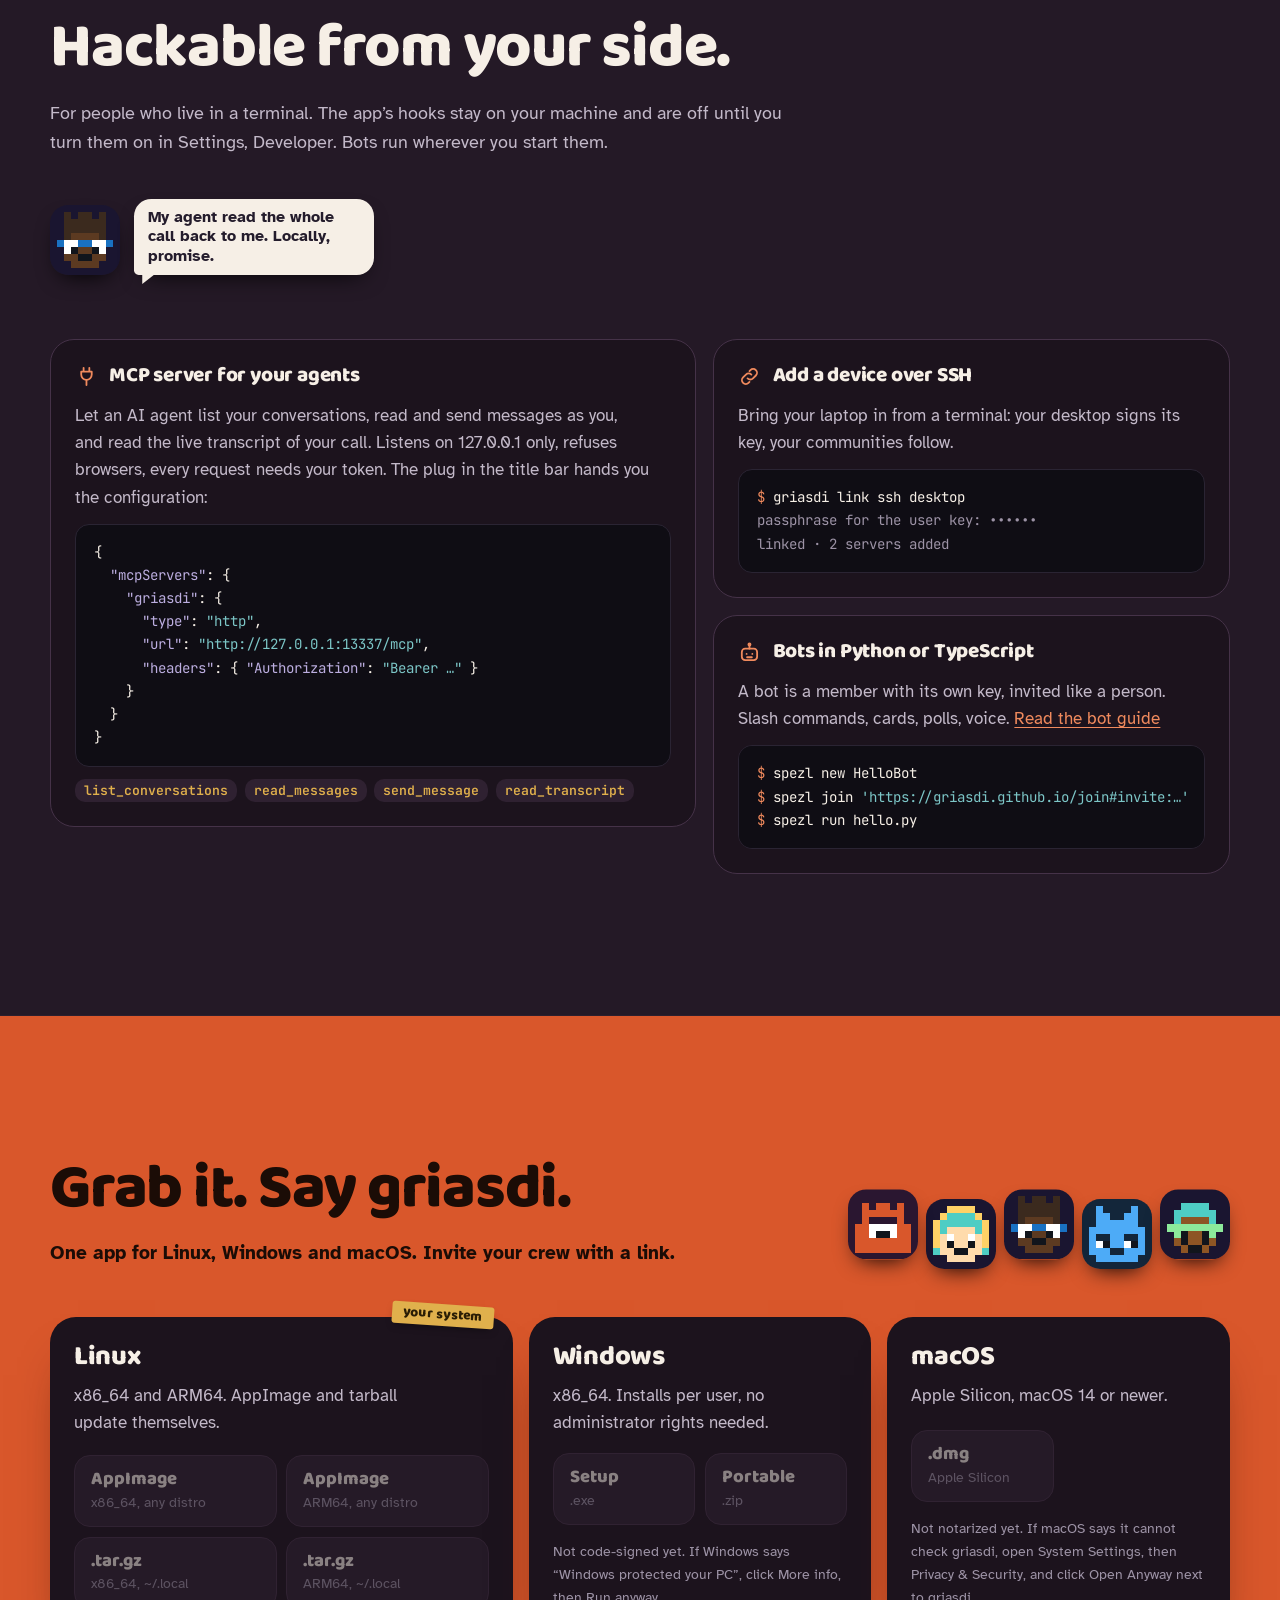
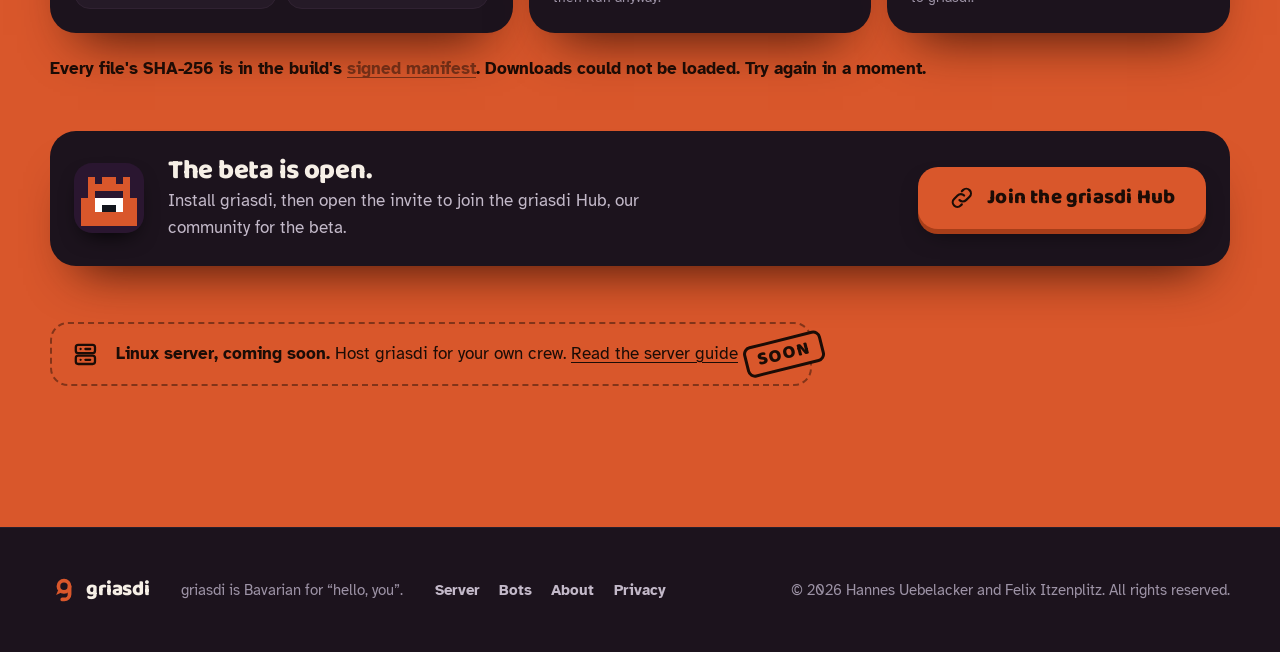
==== commit 1c841033: "Add the server and bot guides" ====
--- a/site/index.html
+++ b/site/index.html
@@ -43,6 +43,7 @@
   <symbol id="i-down" viewBox="0 0 24 24"><path d="M12 3.5v12M7 10.5l5 5 5-5M4.5 20.5h15"/></symbol>
   <symbol id="i-dice" viewBox="0 0 24 24"><rect x="4" y="4" width="16" height="16" rx="3.5"/><circle cx="9" cy="9" r="1.2" class="dot"/><circle cx="15" cy="15" r="1.2" class="dot"/><circle cx="15" cy="9" r="1.2" class="dot"/><circle cx="9" cy="15" r="1.2" class="dot"/><circle cx="12" cy="12" r="1.2" class="dot"/></symbol>
   <symbol id="i-server" viewBox="0 0 24 24"><rect x="4" y="4" width="16" height="7" rx="2"/><rect x="4" y="13" width="16" height="7" rx="2"/><path d="M8 7.5h.01M8 16.5h.01M12 7.5h4M12 16.5h4"/></symbol>
+  <symbol id="i-bot" viewBox="0 0 24 24"><rect x="4" y="8" width="16" height="12" rx="3.5"/><path d="M12 8V4.5M9 13.5h.01M15 13.5h.01M9.5 17h5"/><circle cx="12" cy="3.6" r="1.1"/></symbol>
   <symbol id="i-kbd" viewBox="0 0 24 24"><rect x="2.5" y="6" width="19" height="12" rx="2.5"/><path d="M6 10h.01M9.5 10h.01M13 10h.01M16.5 10h1.5M7 14h10"/></symbol>
   <symbol id="i-mix" viewBox="0 0 24 24"><path d="M6 4v16M12 4v16M18 4v16"/><rect x="3.5" y="13" width="5" height="3.5" rx="1.2"/><rect x="9.5" y="6.5" width="5" height="3.5" rx="1.2"/><rect x="15.5" y="11" width="5" height="3.5" rx="1.2"/></symbol>
 </svg>
@@ -289,7 +290,7 @@
     <div class="wrap">
       <div class="section-head">
         <h2 id="devs-title">Hackable from your side.</h2>
-        <p>For people who live in a terminal. Everything stays on your machine and is off until you turn it on in Settings, Developer.</p>
+        <p>For people who live in a terminal. The app’s hooks stay on your machine and are off until you turn them on in Settings, Developer. Bots run wherever you start them.</p>
         <div class="peek" aria-hidden="true">
           <span class="face-slot" data-face="27"></span>
           <span class="bubble">My agent read the whole call back to me. Locally, promise.</span>
@@ -312,13 +313,22 @@
             <li>list_conversations</li><li>read_messages</li><li>send_message</li><li>read_transcript</li>
           </ul>
         </article>
-        <article class="term">
-          <header><svg class="ico" aria-hidden="true"><use href="#i-link"/></svg><h3>Add a device over SSH</h3></header>
-          <p>Bring your laptop in from a terminal: your desktop signs its key, your communities follow.</p>
+        <div class="devs-stack">
+          <article class="term">
+            <header><svg class="ico" aria-hidden="true"><use href="#i-link"/></svg><h3>Add a device over SSH</h3></header>
+            <p>Bring your laptop in from a terminal: your desktop signs its key, your communities follow.</p>
 <pre><code><span class="p">$</span> griasdi link ssh desktop
 <span class="c">passphrase for the user key: ••••••</span>
 <span class="c">linked · 2 servers added</span></code></pre>
-        </article>
+          </article>
+          <article class="term">
+            <header><svg class="ico" aria-hidden="true"><use href="#i-bot"/></svg><h3>Bots in Python or TypeScript</h3></header>
+            <p>A bot is a member with its own key, invited like a person. Slash commands, cards, polls, voice. <a href="bots/">Read the bot guide</a></p>
+<pre><code><span class="p">$</span> spezl new HelloBot
+<span class="p">$</span> spezl join <span class="s">'https://griasdi.github.io/join#invite:…'</span>
+<span class="p">$</span> spezl run hello.py</code></pre>
+          </article>
+        </div>
       </div>
     </div>
   </section>
@@ -374,7 +384,7 @@
 
       <aside class="soon" aria-labelledby="soon-title">
         <svg class="ico" aria-hidden="true"><use href="#i-server"/></svg>
-        <p><b id="soon-title">Linux server, coming soon.</b> Host griasdi for your own crew.</p>
+        <p><b id="soon-title">Linux server, coming soon.</b> Host griasdi for your own crew. <a href="server/">Read the server guide</a></p>
         <span class="stamp" aria-hidden="true">soon</span>
       </aside>
     </div>
@@ -386,7 +396,7 @@
   <div class="wrap foot-row">
     <a class="brand" href="#top" aria-label="griasdi, back to top"><img src="img/mark.svg" width="28" height="28" alt=""><span>griasdi</span></a>
     <p>griasdi is Bavarian for “hello, you”.</p>
-    <ul class="foot-links"><li><a href="about/">About</a></li><li><a href="privacy/">Privacy</a></li></ul>
+    <ul class="foot-links"><li><a href="server/">Server</a></li><li><a href="bots/">Bots</a></li><li><a href="about/">About</a></li><li><a href="privacy/">Privacy</a></li></ul>
     <p class="legal">© 2026 Hannes Uebelacker and Felix Itzenplitz. All rights reserved.</p>
   </div>
 </footer>
--- a/site/styles.css
+++ b/site/styles.css
@@ -382,6 +382,7 @@
 /* devs */
 .devs-grid { display: grid; grid-template-columns: minmax(0, 1.25fr) minmax(0, 1fr); gap: 1.1rem; align-items: start; }
 .devs-grid > * { min-width: 0; }
+.devs-stack { display: grid; grid-template-columns: minmax(0, 1fr); gap: 1.1rem; min-width: 0; }
 .term { display: flex; flex-direction: column; gap: .8rem; padding: 1.5rem; border-radius: 24px; background: var(--night); border: 1px solid var(--line); }
 .term header { display: flex; align-items: center; gap: .7rem; color: var(--terra-l); }
 .term h3 { color: var(--ink); }
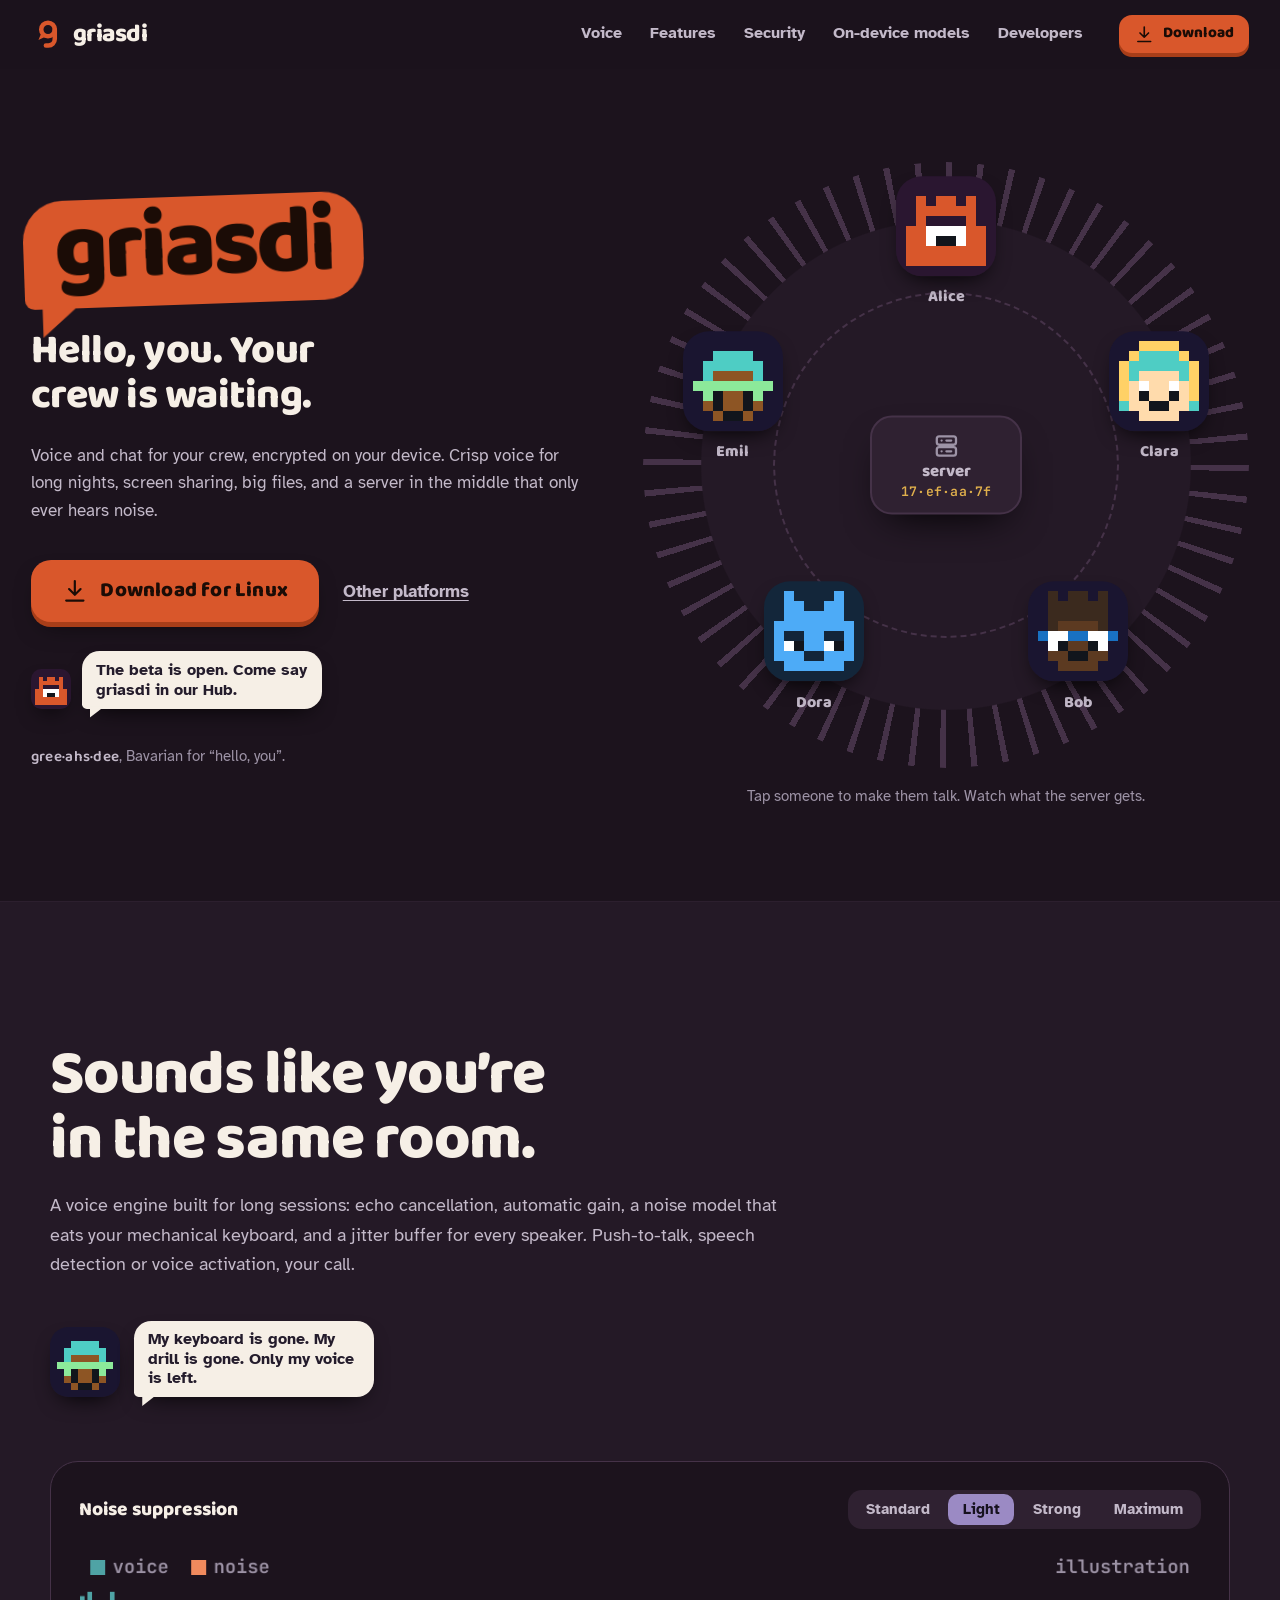
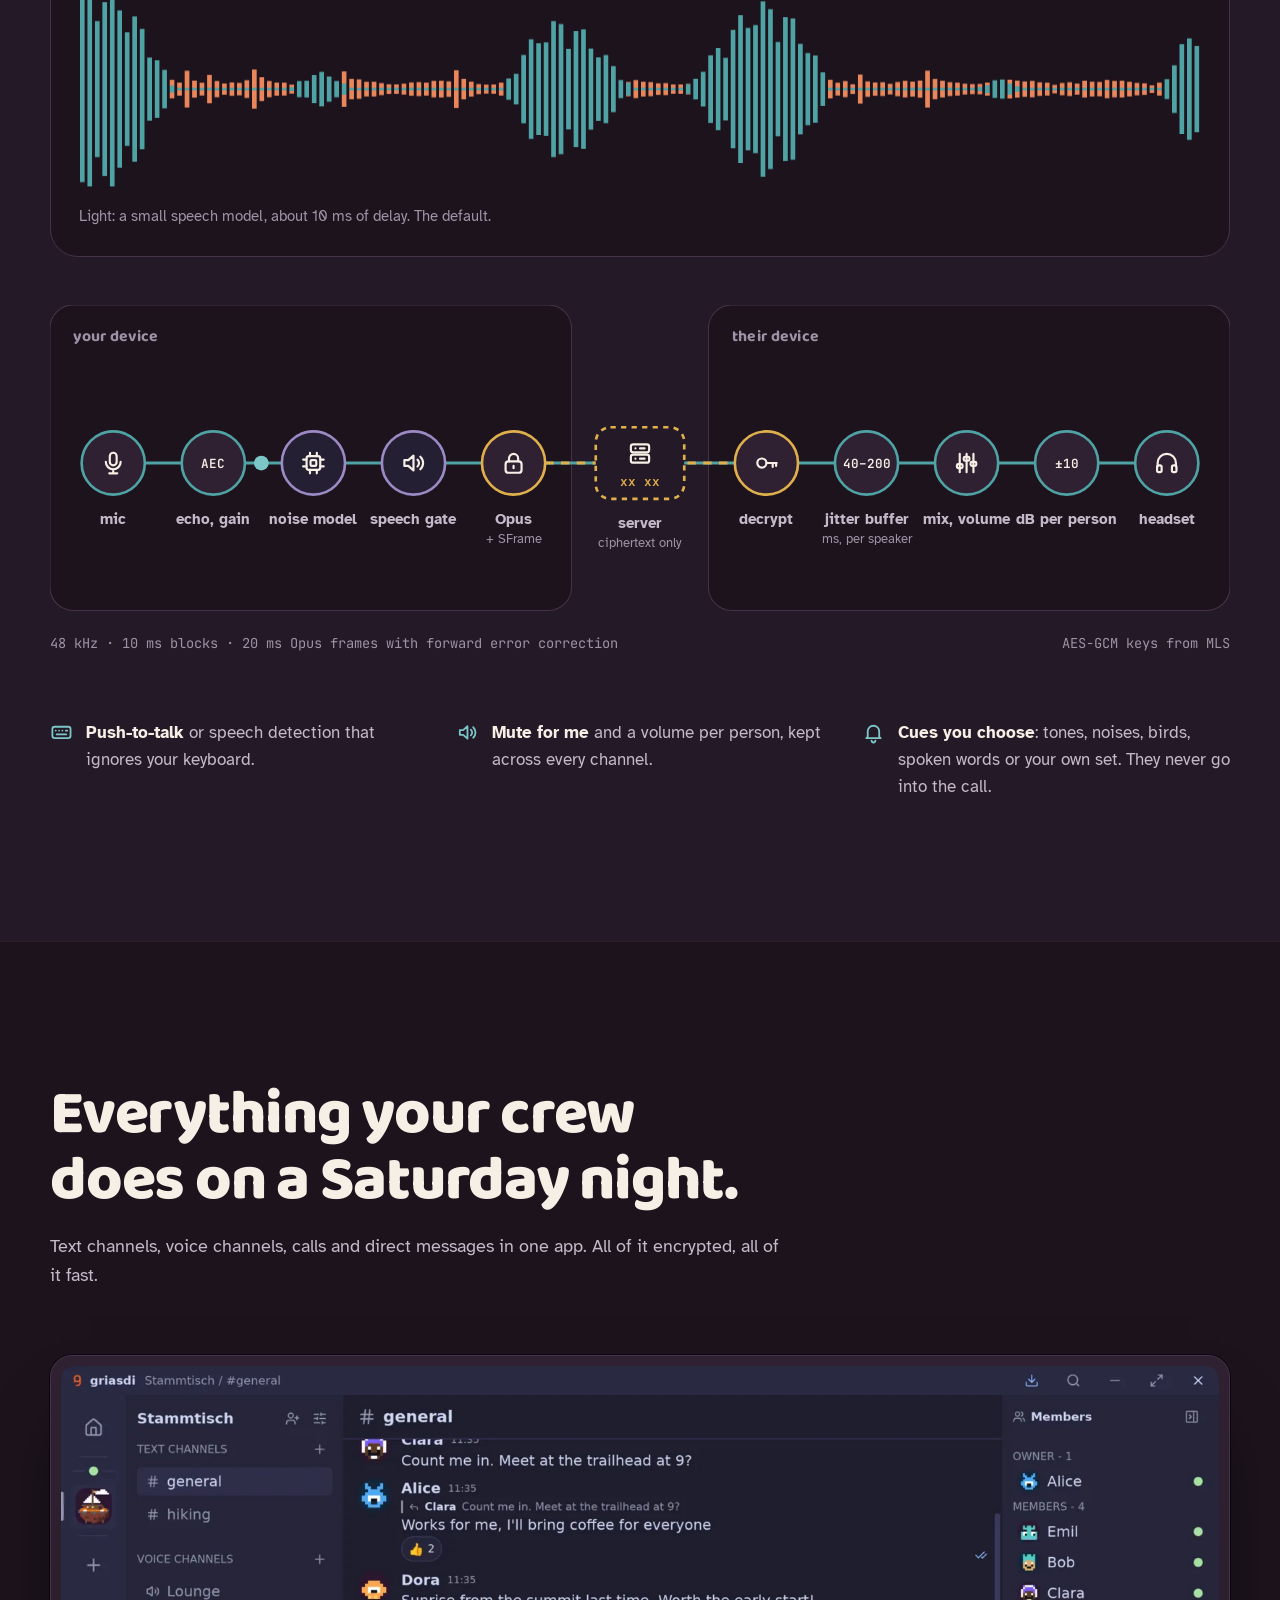
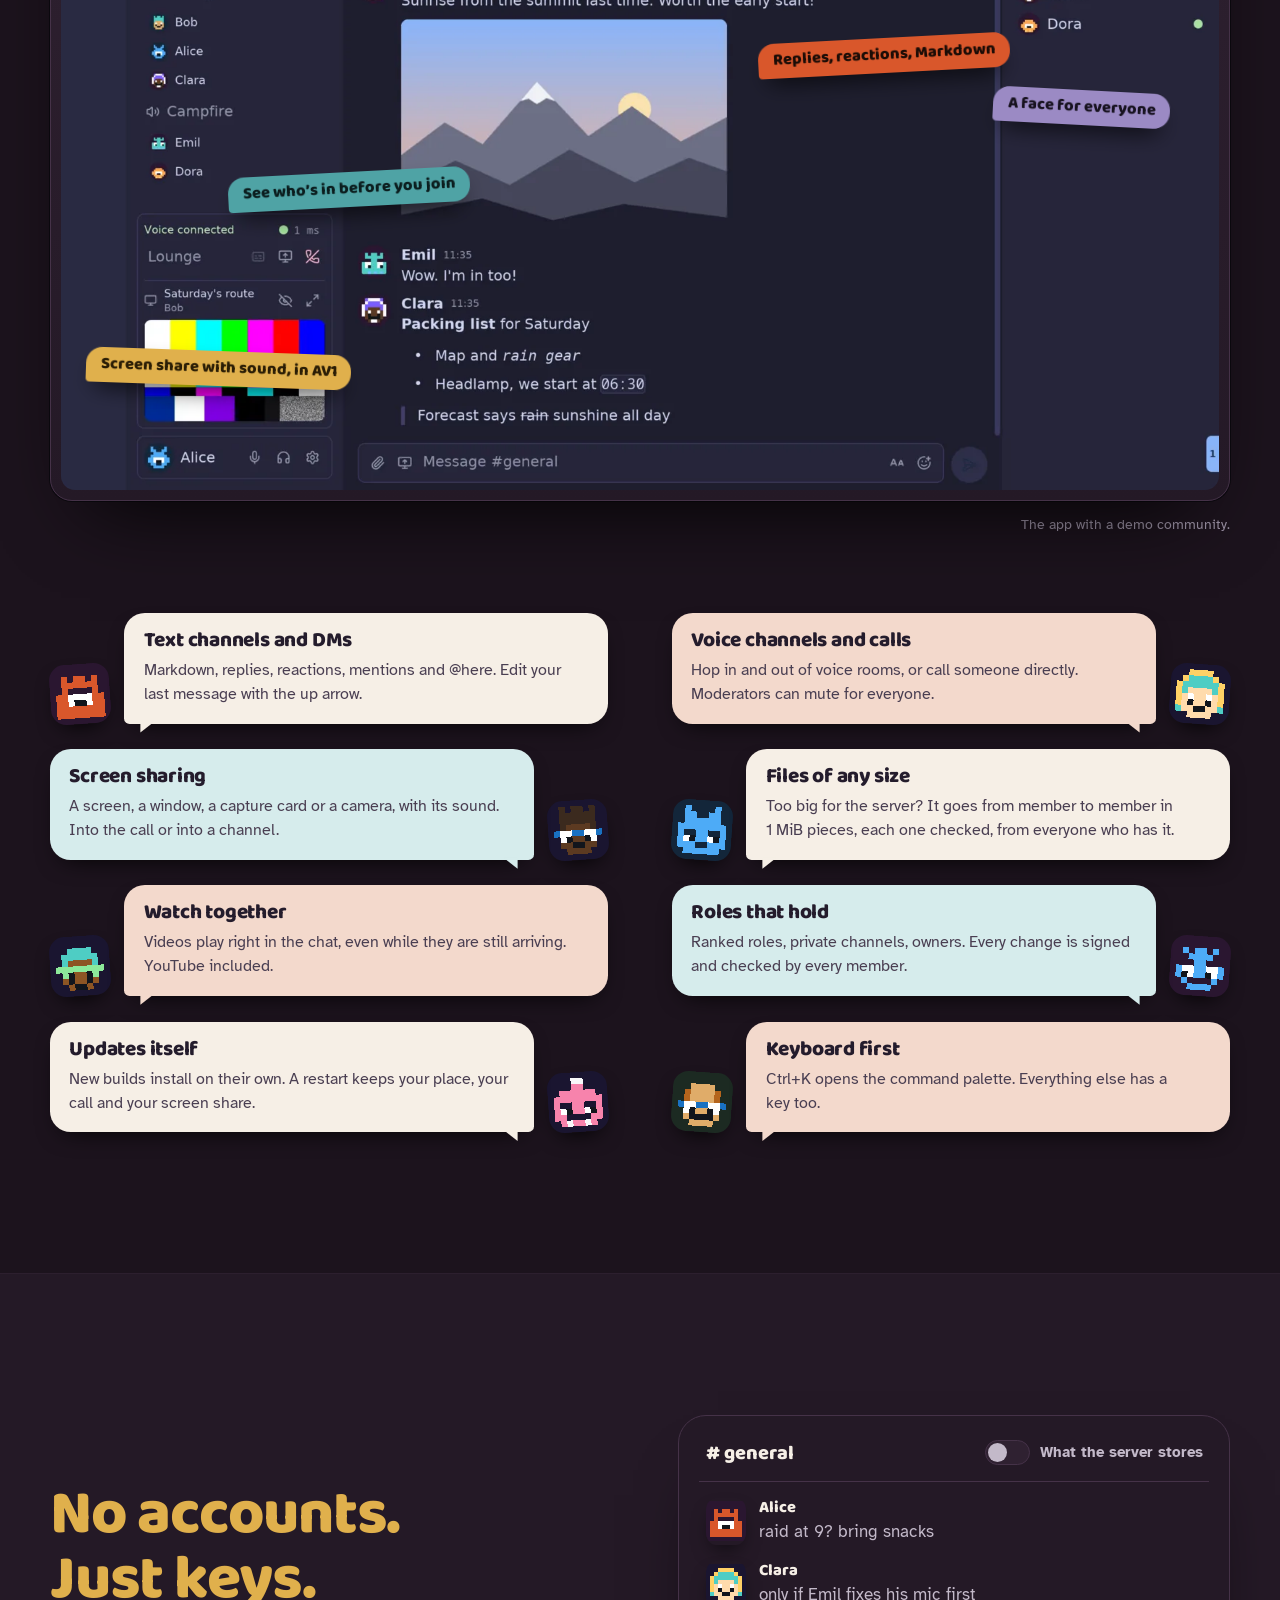
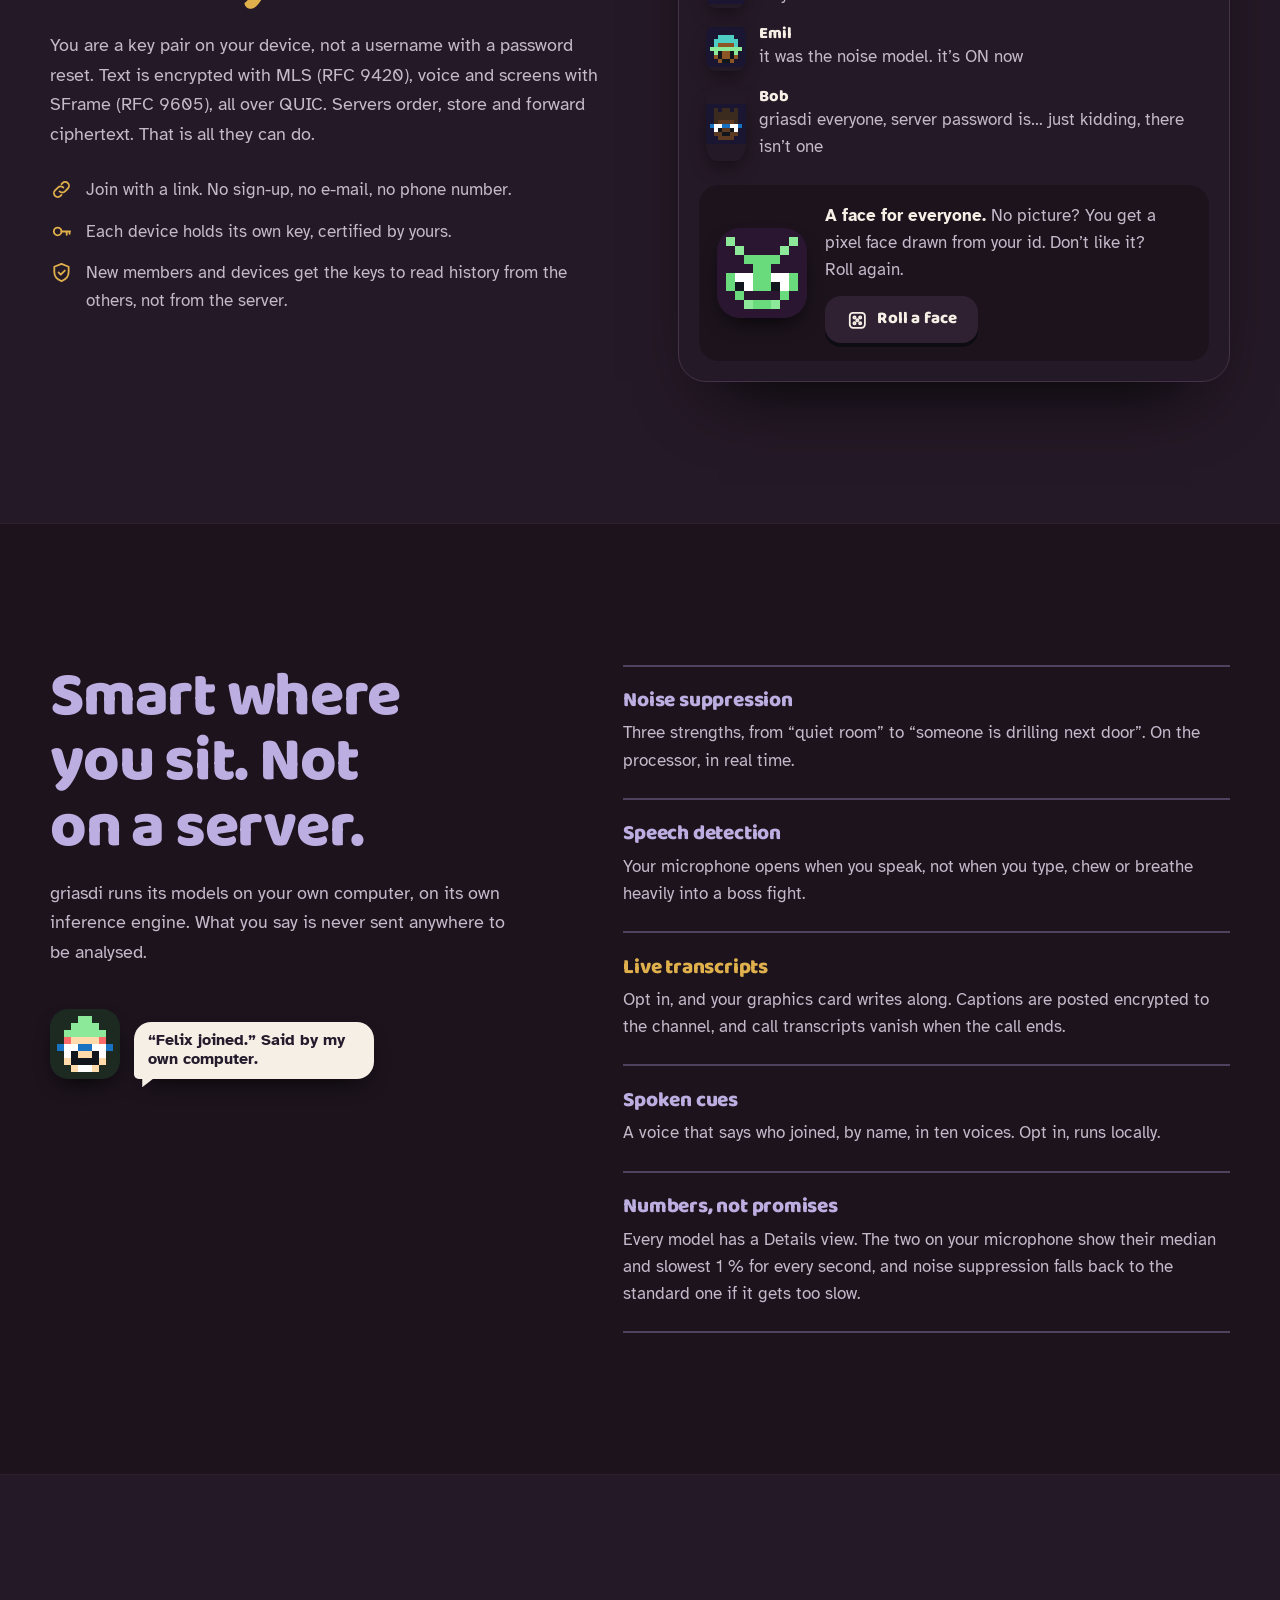
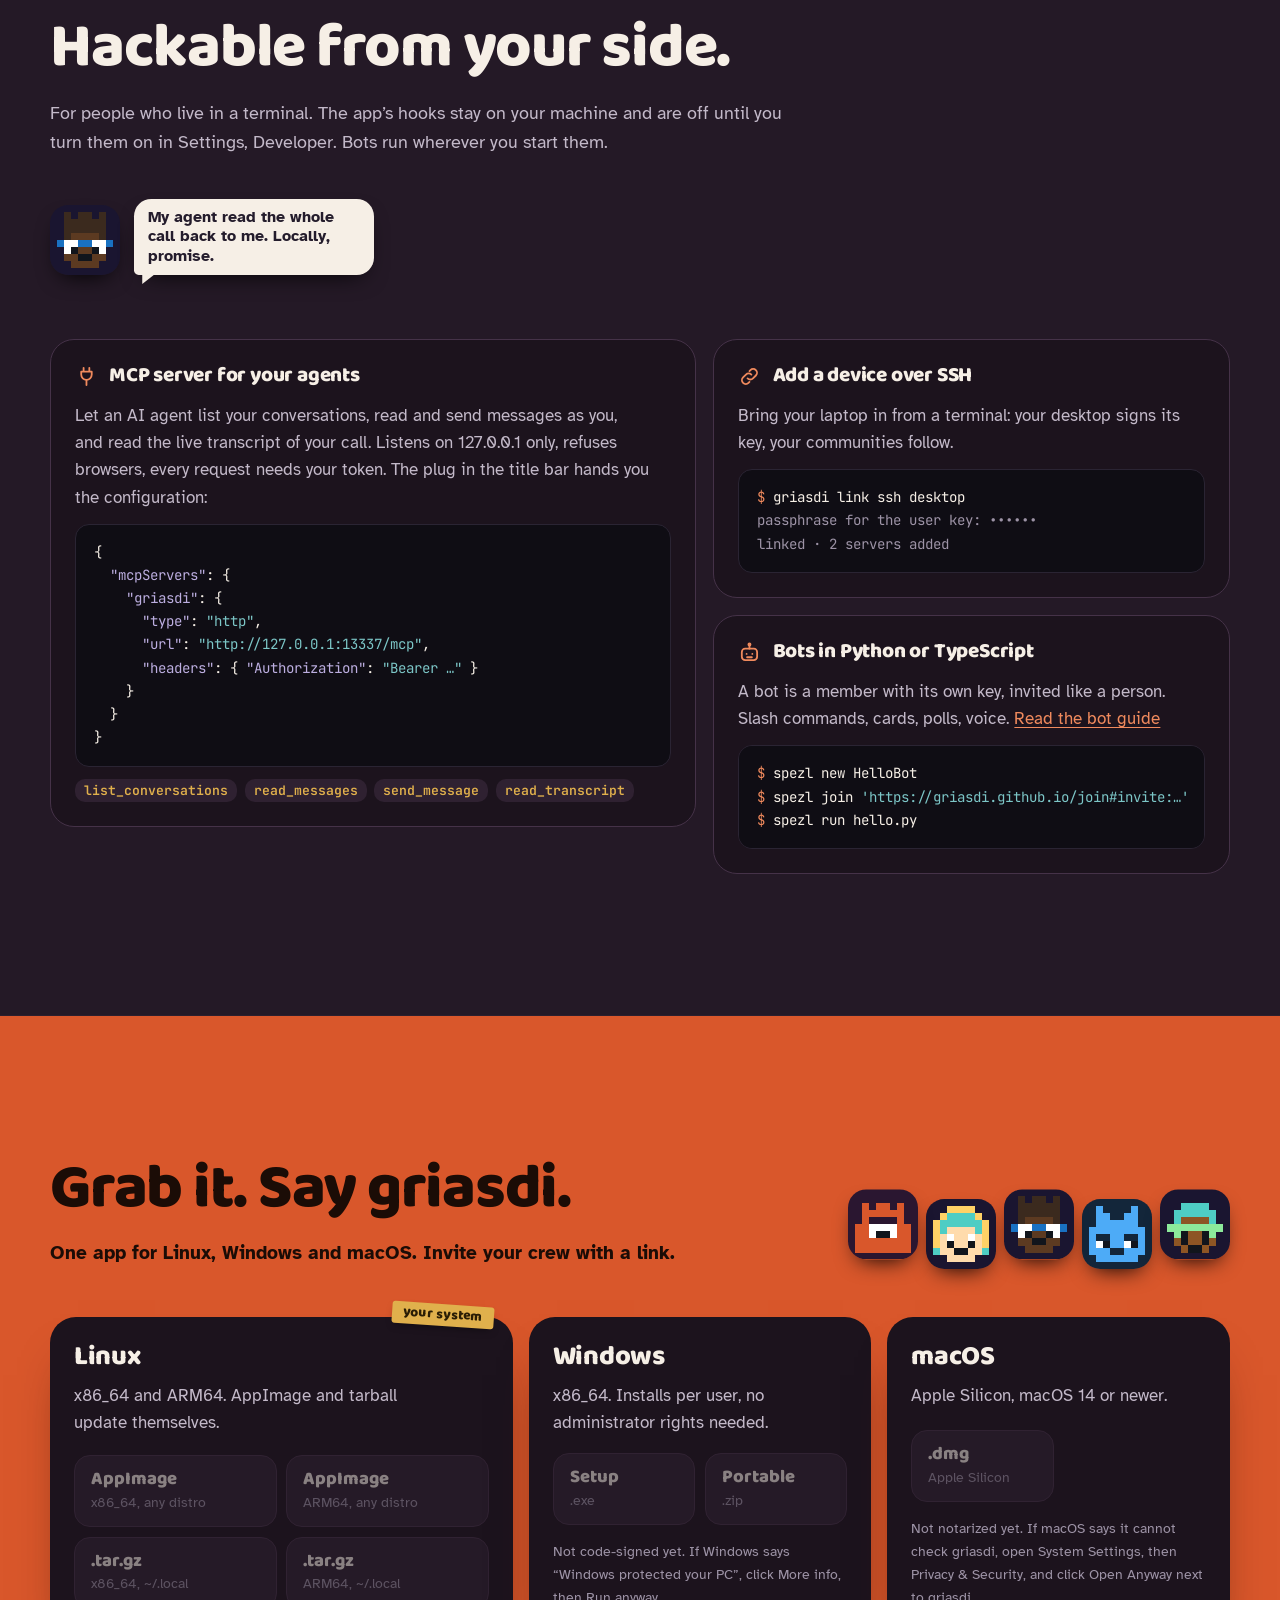
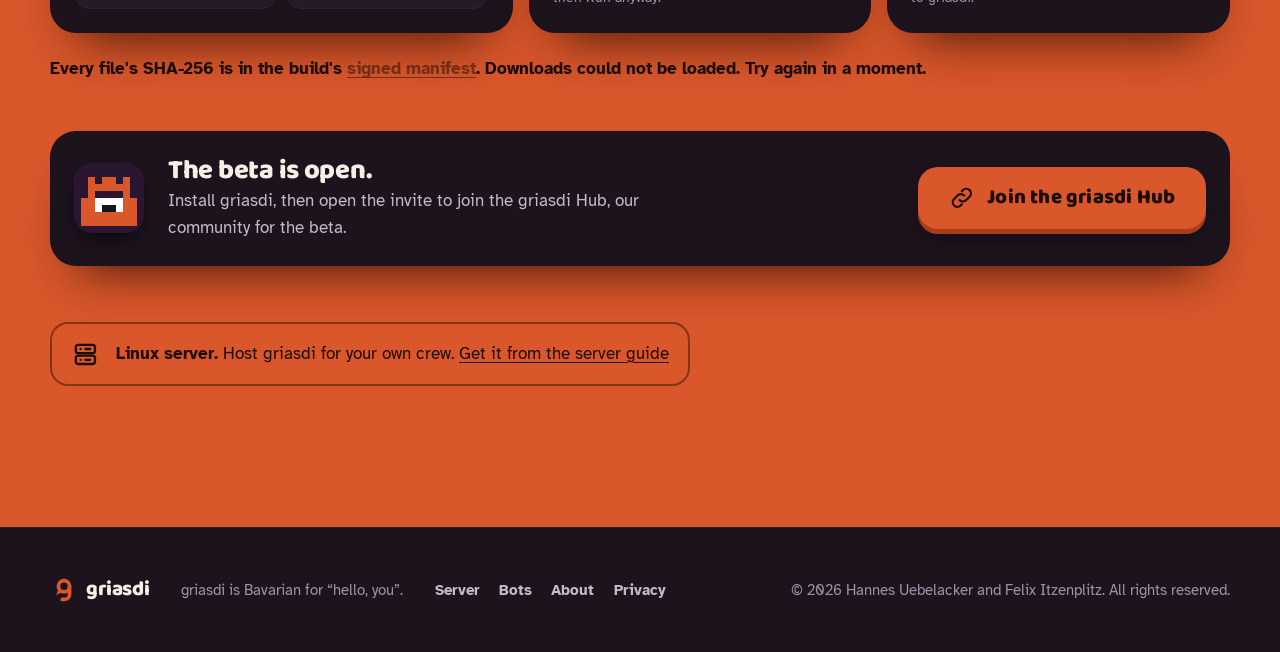
==== commit 3105a79f: "Offer the server for Linux on the server guide Every build already carries the server's tar.gz for x" ====
--- a/site/index.html
+++ b/site/index.html
@@ -382,10 +382,9 @@
         <a class="btn btn-big" href="join/#invite:[base64]"><svg class="ico" aria-hidden="true"><use href="#i-link"/></svg>Join the griasdi Hub</a>
       </article>
 
-      <aside class="soon" aria-labelledby="soon-title">
+      <aside class="host" aria-labelledby="host-title">
         <svg class="ico" aria-hidden="true"><use href="#i-server"/></svg>
-        <p><b id="soon-title">Linux server, coming soon.</b> Host griasdi for your own crew. <a href="server/">Read the server guide</a></p>
-        <span class="stamp" aria-hidden="true">soon</span>
+        <p><b id="host-title">Linux server.</b> Host griasdi for your own crew. <a href="server/">Get it from the server guide</a></p>
       </aside>
     </div>
   </section>
--- a/site/styles.css
+++ b/site/styles.css
@@ -261,7 +261,7 @@
   transition: background .2s, color .2s;
 }
 .seg button:hover { color: var(--ink); }
-.seg button[aria-checked="true"] { background: var(--lav); color: #17121f; }
+.seg button[aria-checked="true"], .seg button[aria-selected="true"] { background: var(--lav); color: #17121f; }
 .seg button:focus-visible { outline: 3px solid var(--lav-l); outline-offset: 1px; }
 .wave { width: 100%; height: auto; aspect-ratio: 1200 / 264; }
 @media (max-width: 520px) { .seg button { padding: .5em .7em; font-size: .88rem; } }
@@ -445,13 +445,13 @@
 @media (max-width: 700px) { .beta { grid-template-columns: auto 1fr; } .beta .btn { grid-column: 1 / -1; justify-self: start; } }
 @media (max-width: 900px) { .platforms { grid-template-columns: 1fr; } }
 
-.soon {
-  position: relative; display: flex; align-items: center; gap: 1rem;
-  width: fit-content; max-width: 100%; margin-top: clamp(2.5rem, 5vw, 3.5rem); padding: 1rem 4.5rem 1rem 1.2rem;
-  border: 2px dashed rgb(27 12 6 / .45); border-radius: 18px; color: var(--on-terra);
-}
-.soon .ico { width: 1.8rem; height: 1.8rem; }
-.soon p { font-size: 1.05rem; }
+.host {
+  display: flex; align-items: center; gap: 1rem;
+  width: fit-content; max-width: 100%; margin-top: clamp(2.5rem, 5vw, 3.5rem); padding: 1rem 1.2rem;
+  border: 2px solid rgb(27 12 6 / .45); border-radius: 18px; color: var(--on-terra);
+}
+.host .ico { width: 1.8rem; height: 1.8rem; }
+.host p { font-size: 1.05rem; }
 .stamp {
   position: absolute; right: -.9rem; top: 50%; translate: 0 -50%; rotate: -14deg;
   padding: .2em .55em; border: 3px solid var(--on-terra); border-radius: 8px;
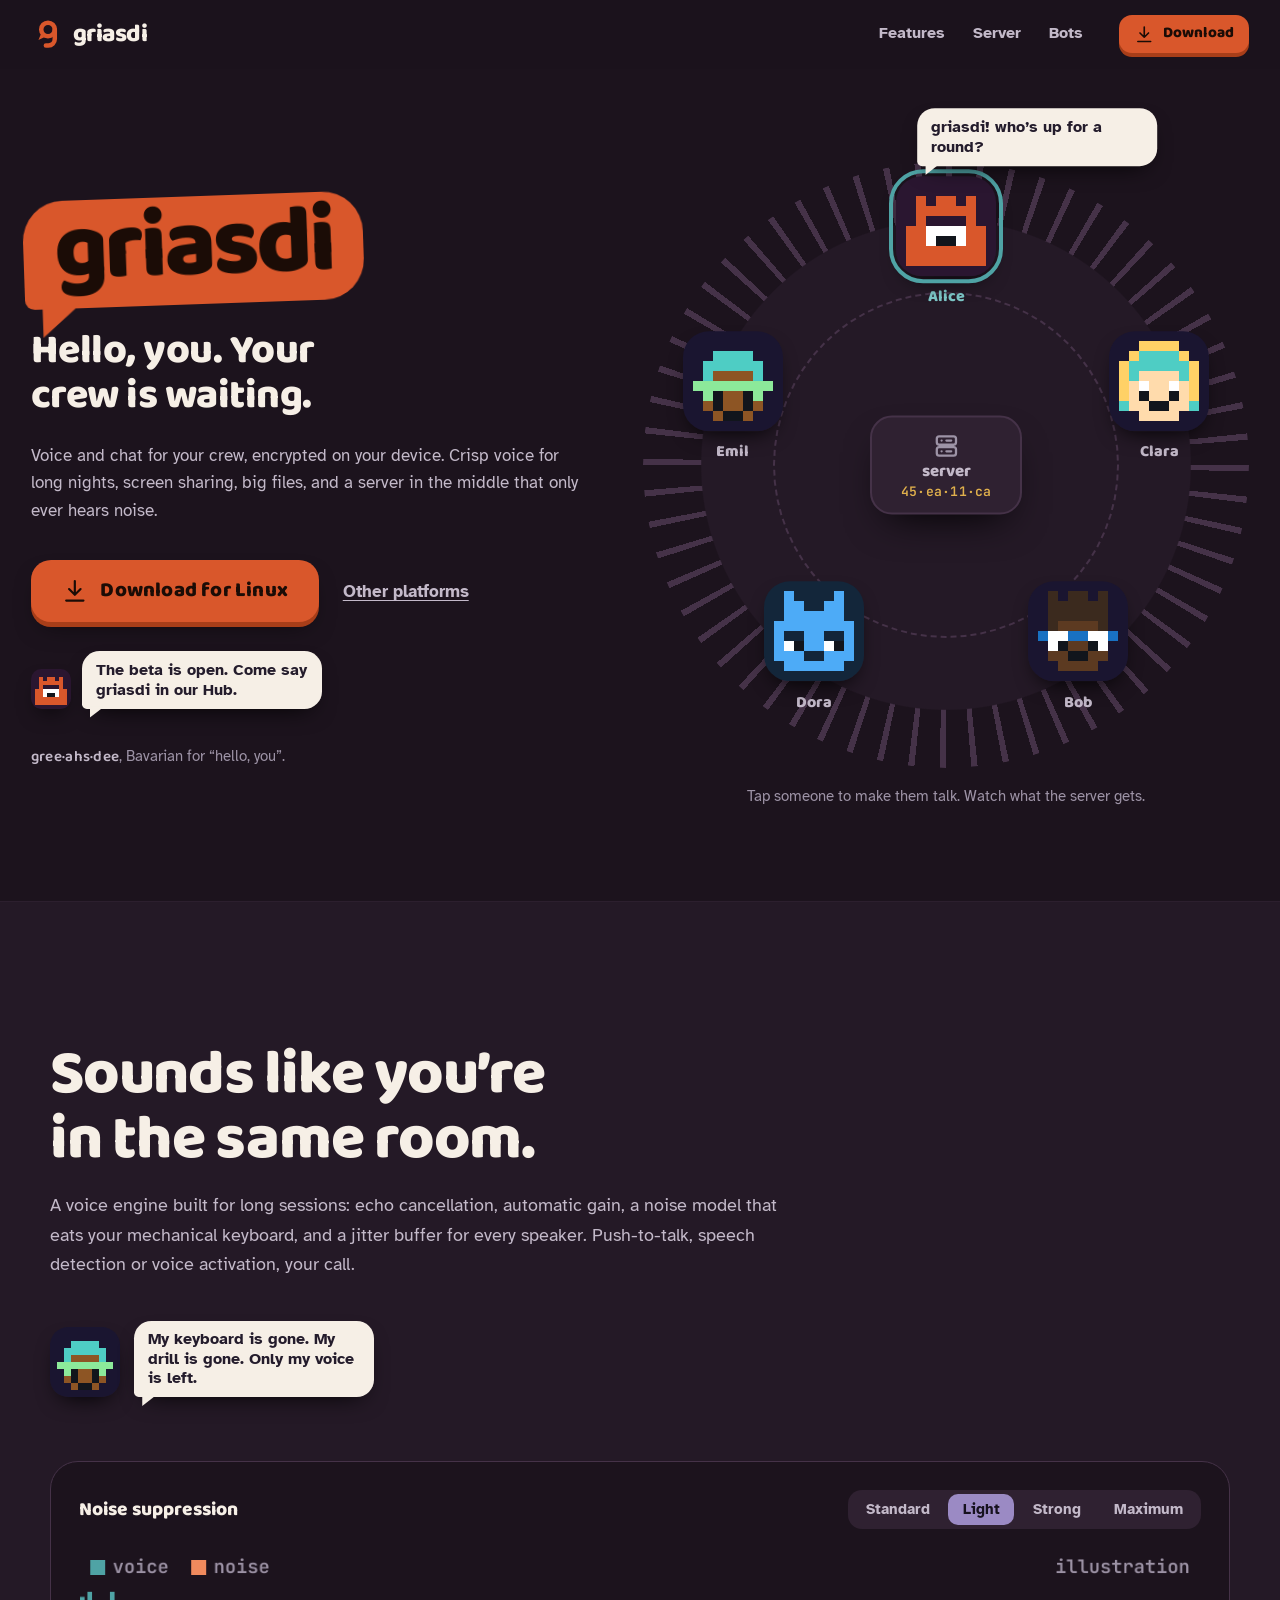
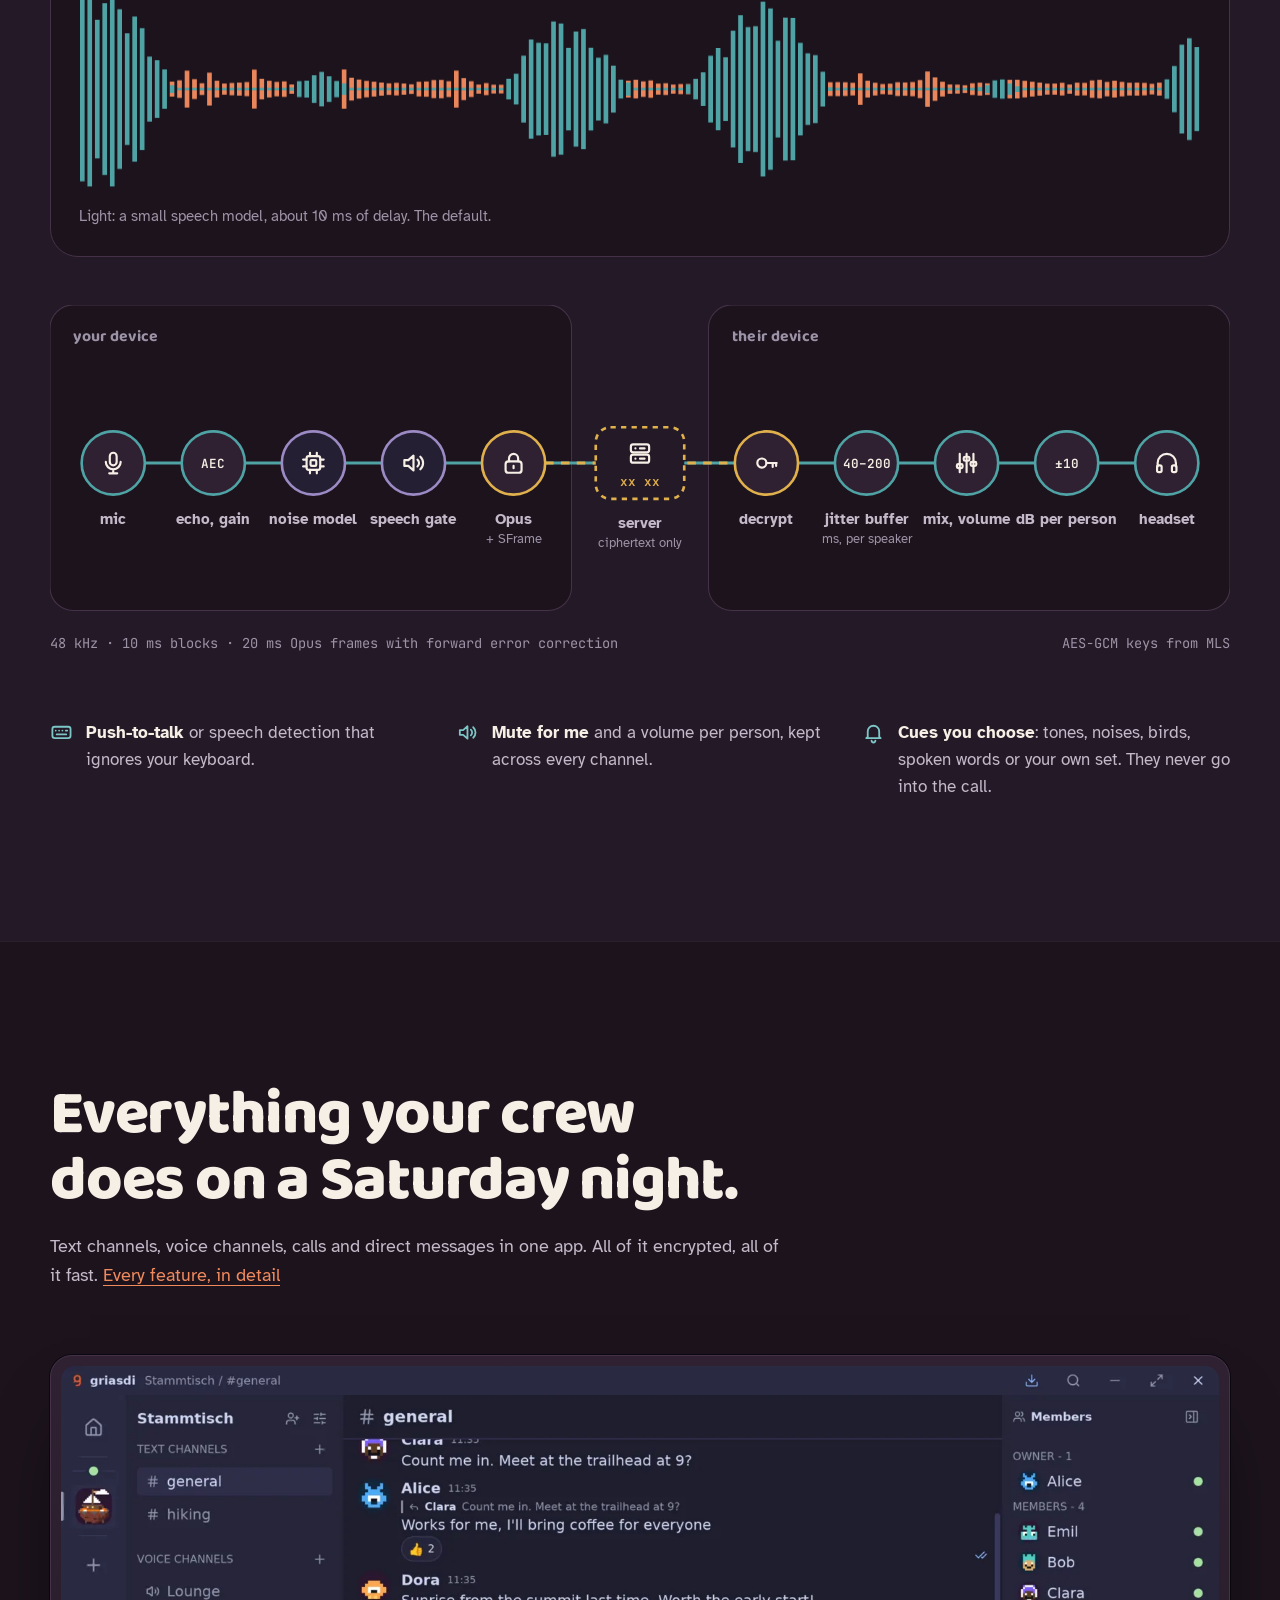
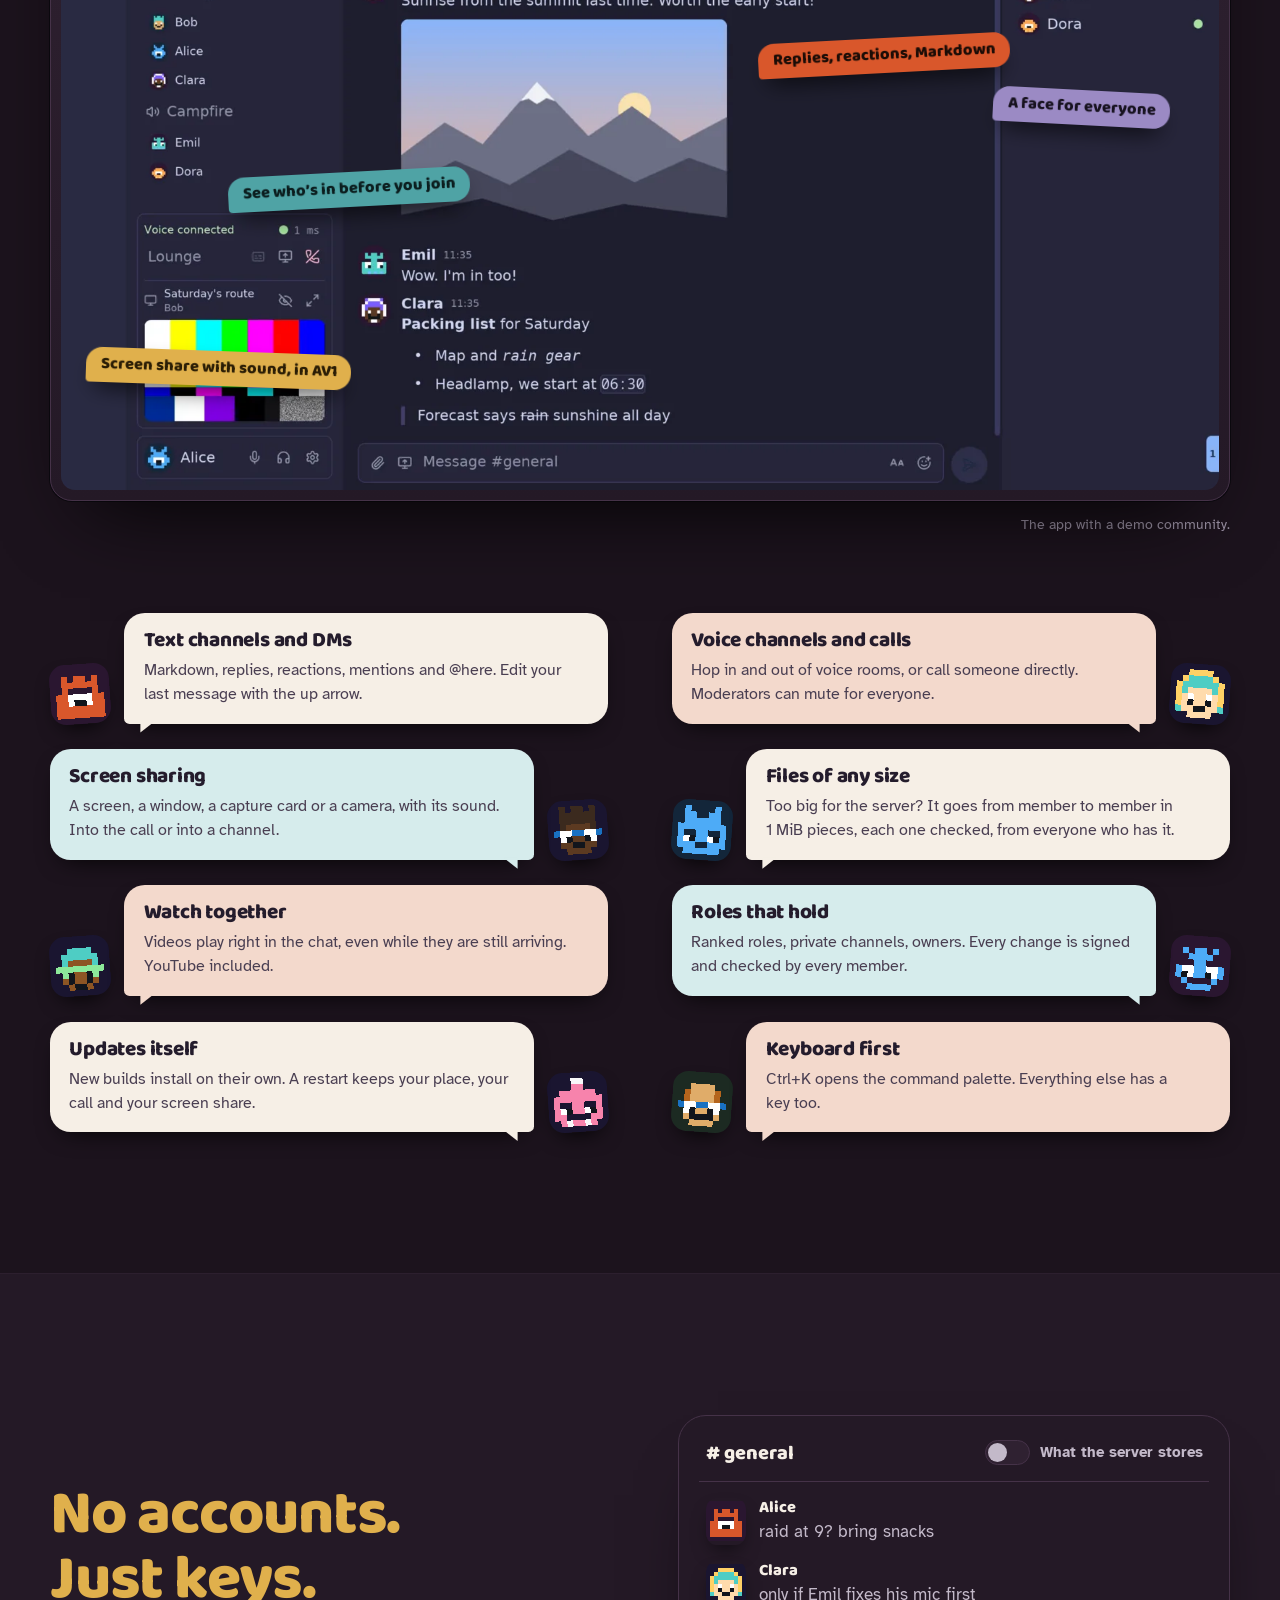
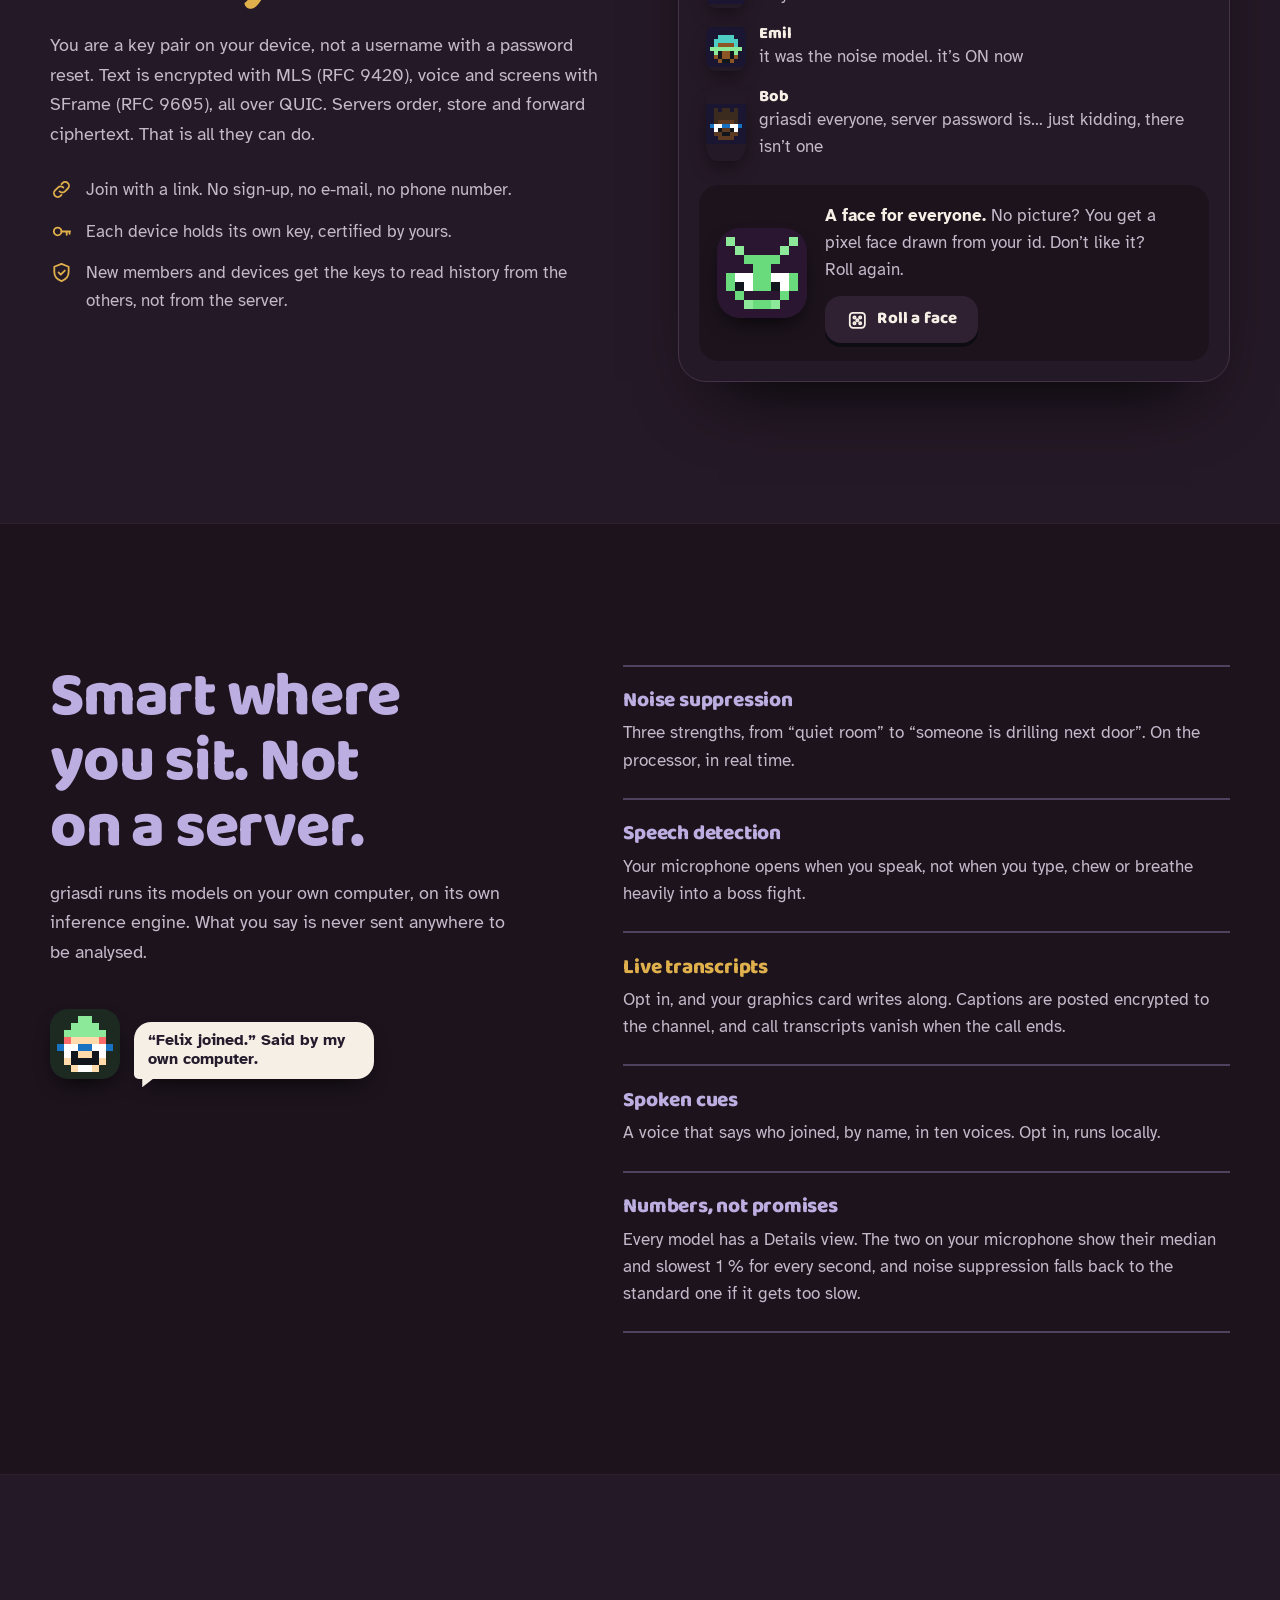
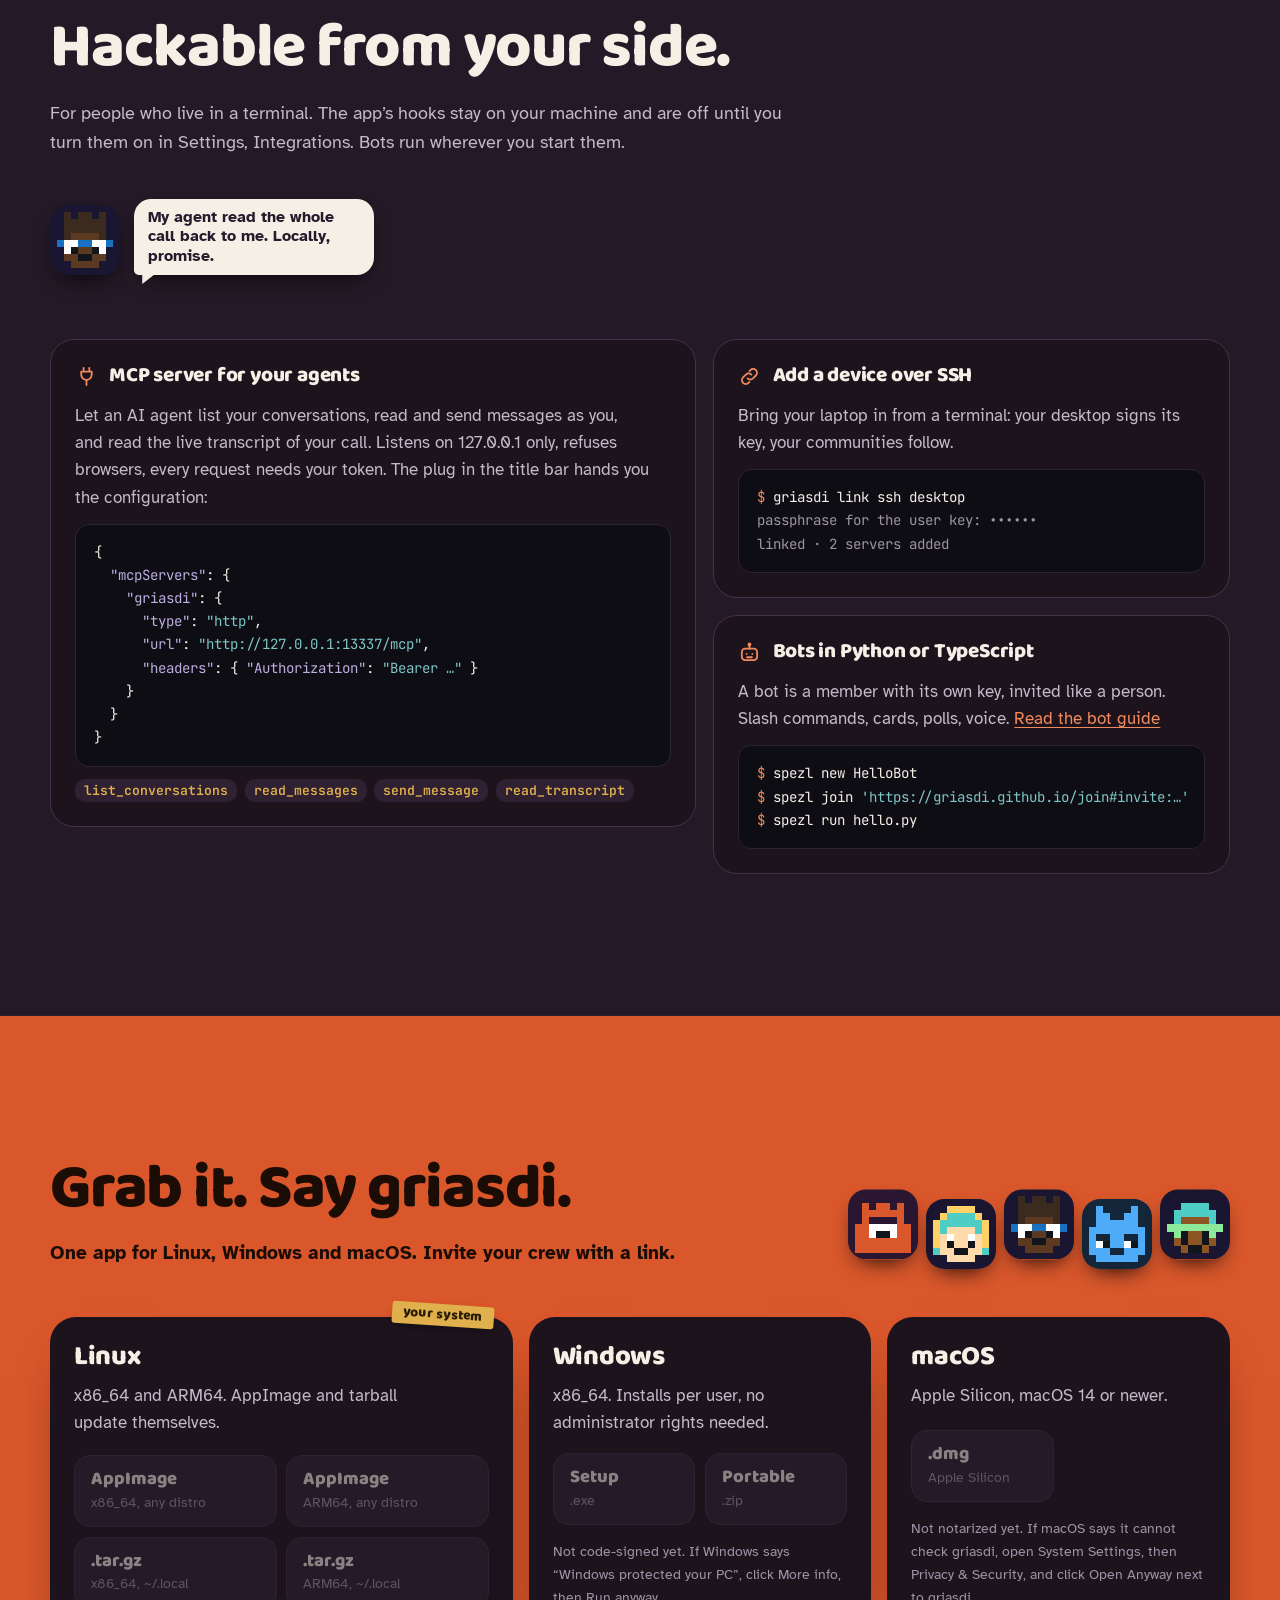
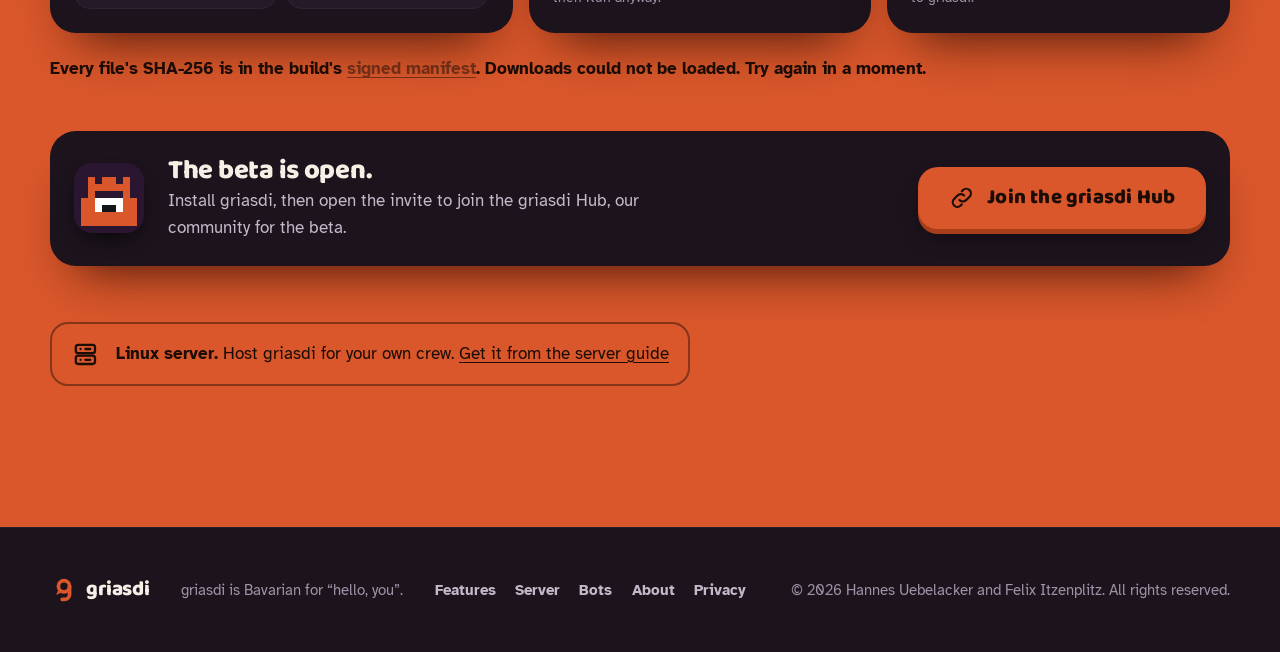
==== commit fda0b121: "Add a features page and one nav across the site - site/features/: every feature with its specs from " ====
--- a/site/index.html
+++ b/site/index.html
@@ -57,11 +57,9 @@
       <span>griasdi</span>
     </a>
     <ul class="nav-links">
-      <li><a href="#voice">Voice</a></li>
-      <li><a href="#everything">Features</a></li>
-      <li><a href="#keys">Security</a></li>
-      <li><a href="#smarts">On-device models</a></li>
-      <li><a href="#devs">Developers</a></li>
+      <li><a href="features/">Features</a></li>
+      <li><a href="server/">Server</a></li>
+      <li><a href="bots/">Bots</a></li>
     </ul>
     <a class="btn btn-small" href="#download">
       <svg class="ico" aria-hidden="true"><use href="#i-down"/></svg>Download
@@ -200,7 +198,7 @@
     <div class="wrap">
       <div class="section-head">
         <h2 id="every-title">Everything your crew does on a Saturday night.</h2>
-        <p>Text channels, voice channels, calls and direct messages in one app. All of it encrypted, all of it fast.</p>
+        <p>Text channels, voice channels, calls and direct messages in one app. All of it encrypted, all of it fast. <a href="features/">Every feature, in detail</a></p>
       </div>
 
       <figure class="shot">
@@ -290,7 +288,7 @@
     <div class="wrap">
       <div class="section-head">
         <h2 id="devs-title">Hackable from your side.</h2>
-        <p>For people who live in a terminal. The app’s hooks stay on your machine and are off until you turn them on in Settings, Developer. Bots run wherever you start them.</p>
+        <p>For people who live in a terminal. The app’s hooks stay on your machine and are off until you turn them on in Settings, Integrations. Bots run wherever you start them.</p>
         <div class="peek" aria-hidden="true">
           <span class="face-slot" data-face="27"></span>
           <span class="bubble">My agent read the whole call back to me. Locally, promise.</span>
@@ -395,7 +393,7 @@
   <div class="wrap foot-row">
     <a class="brand" href="#top" aria-label="griasdi, back to top"><img src="img/mark.svg" width="28" height="28" alt=""><span>griasdi</span></a>
     <p>griasdi is Bavarian for “hello, you”.</p>
-    <ul class="foot-links"><li><a href="server/">Server</a></li><li><a href="bots/">Bots</a></li><li><a href="about/">About</a></li><li><a href="privacy/">Privacy</a></li></ul>
+    <ul class="foot-links"><li><a href="features/">Features</a></li><li><a href="server/">Server</a></li><li><a href="bots/">Bots</a></li><li><a href="about/">About</a></li><li><a href="privacy/">Privacy</a></li></ul>
     <p class="legal">© 2026 Hannes Uebelacker and Felix Itzenplitz. All rights reserved.</p>
   </div>
 </footer>
--- a/site/styles.css
+++ b/site/styles.css
@@ -112,7 +112,14 @@
 .nav-links a { display: block; padding: .45rem .75rem; border-radius: 10px; color: var(--ink-2); text-decoration: none; font-weight: 700; font-size: .98rem; }
 .nav-links a:hover { color: var(--ink); background: var(--night-3); }
 .nav-links a[aria-current="page"] { color: var(--ink); background: var(--night-3); }
-@media (max-width: 900px) { .nav-links { display: none; } .nav .btn-small { margin-left: auto; } }
+@media (max-width: 900px) {
+  /* the links move to a second row under the brand and the button */
+  html { scroll-padding-top: 7.5rem; }
+  .nav { flex-wrap: wrap; height: auto; column-gap: 1rem; row-gap: 0; padding-top: .6rem; }
+  .nav .btn-small { margin-left: auto; }
+  .nav-links { order: 3; width: calc(100% + 1.5rem); margin: .2rem -.75rem 0; padding-bottom: .35rem; overflow-x: auto; }
+  .nav-links a { padding: .35rem .75rem; }
+}
 
 /* ---------- hero ---------- */
 .hero {
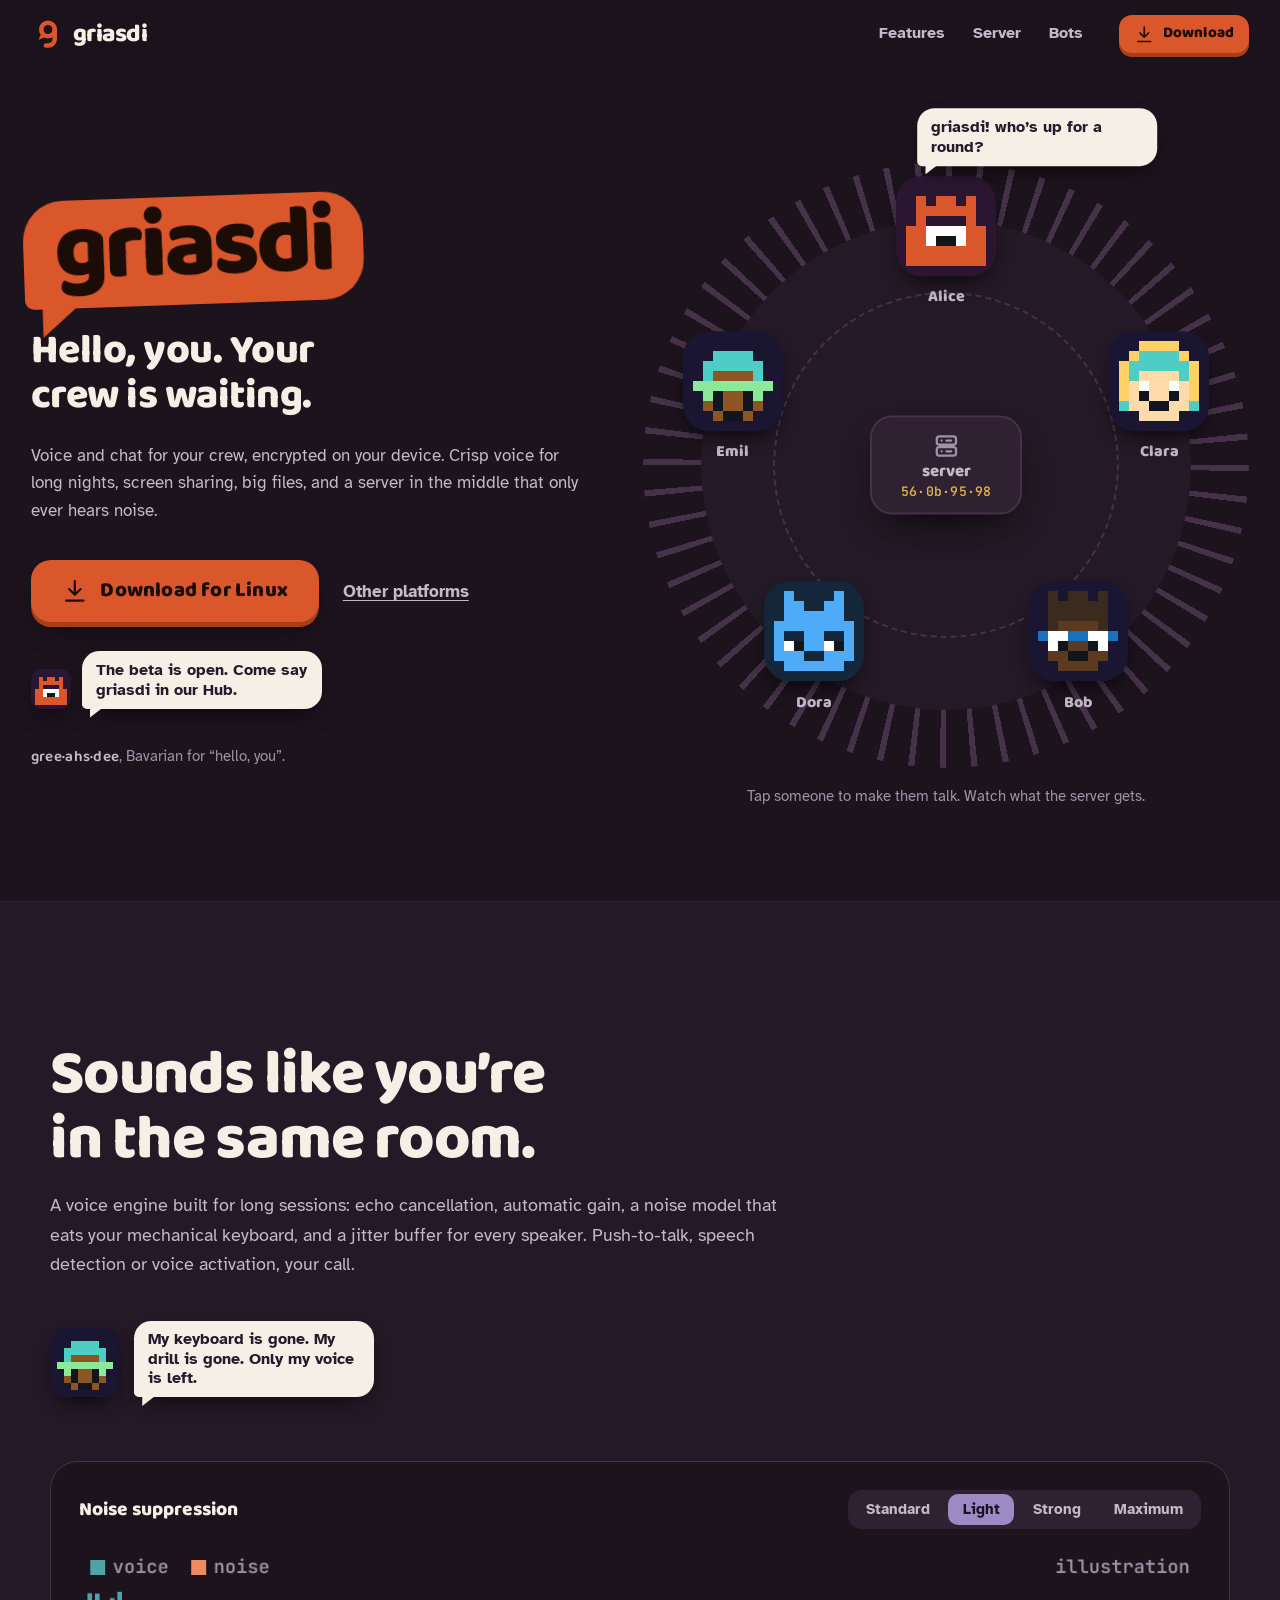
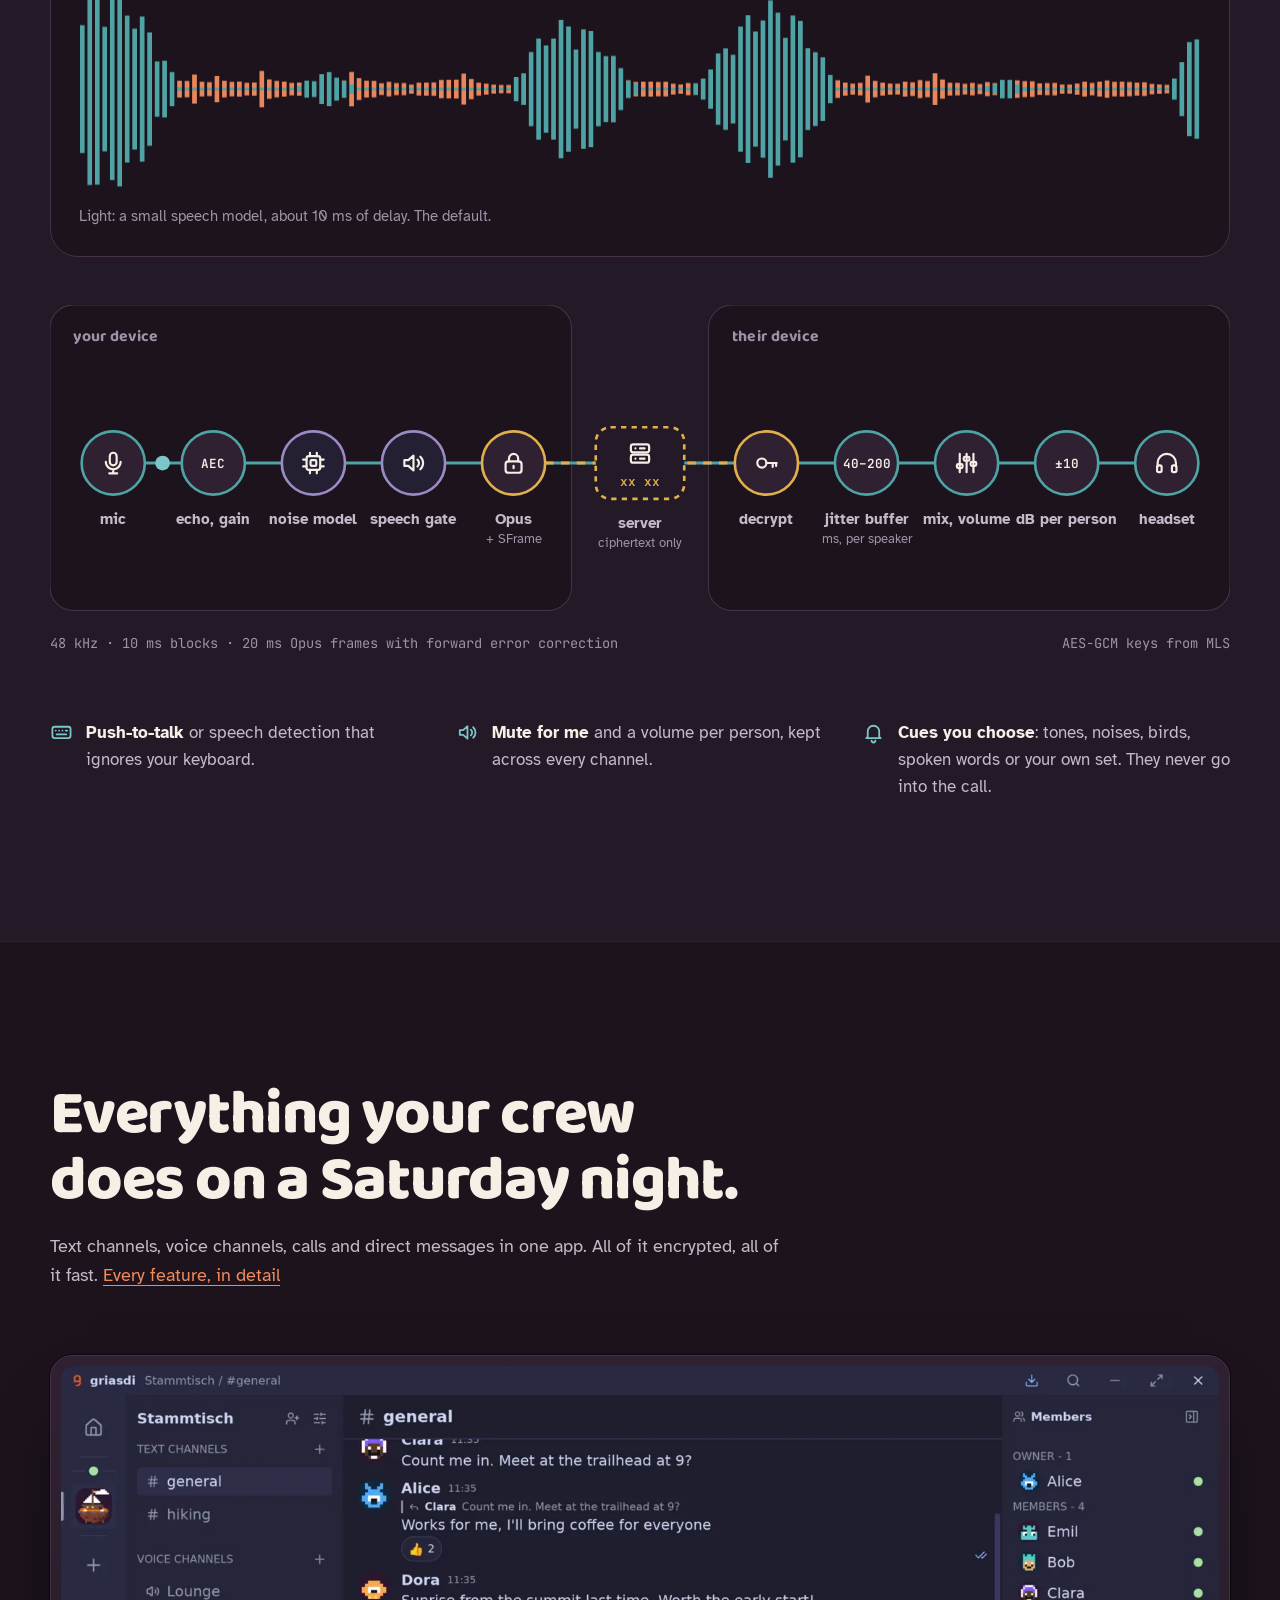
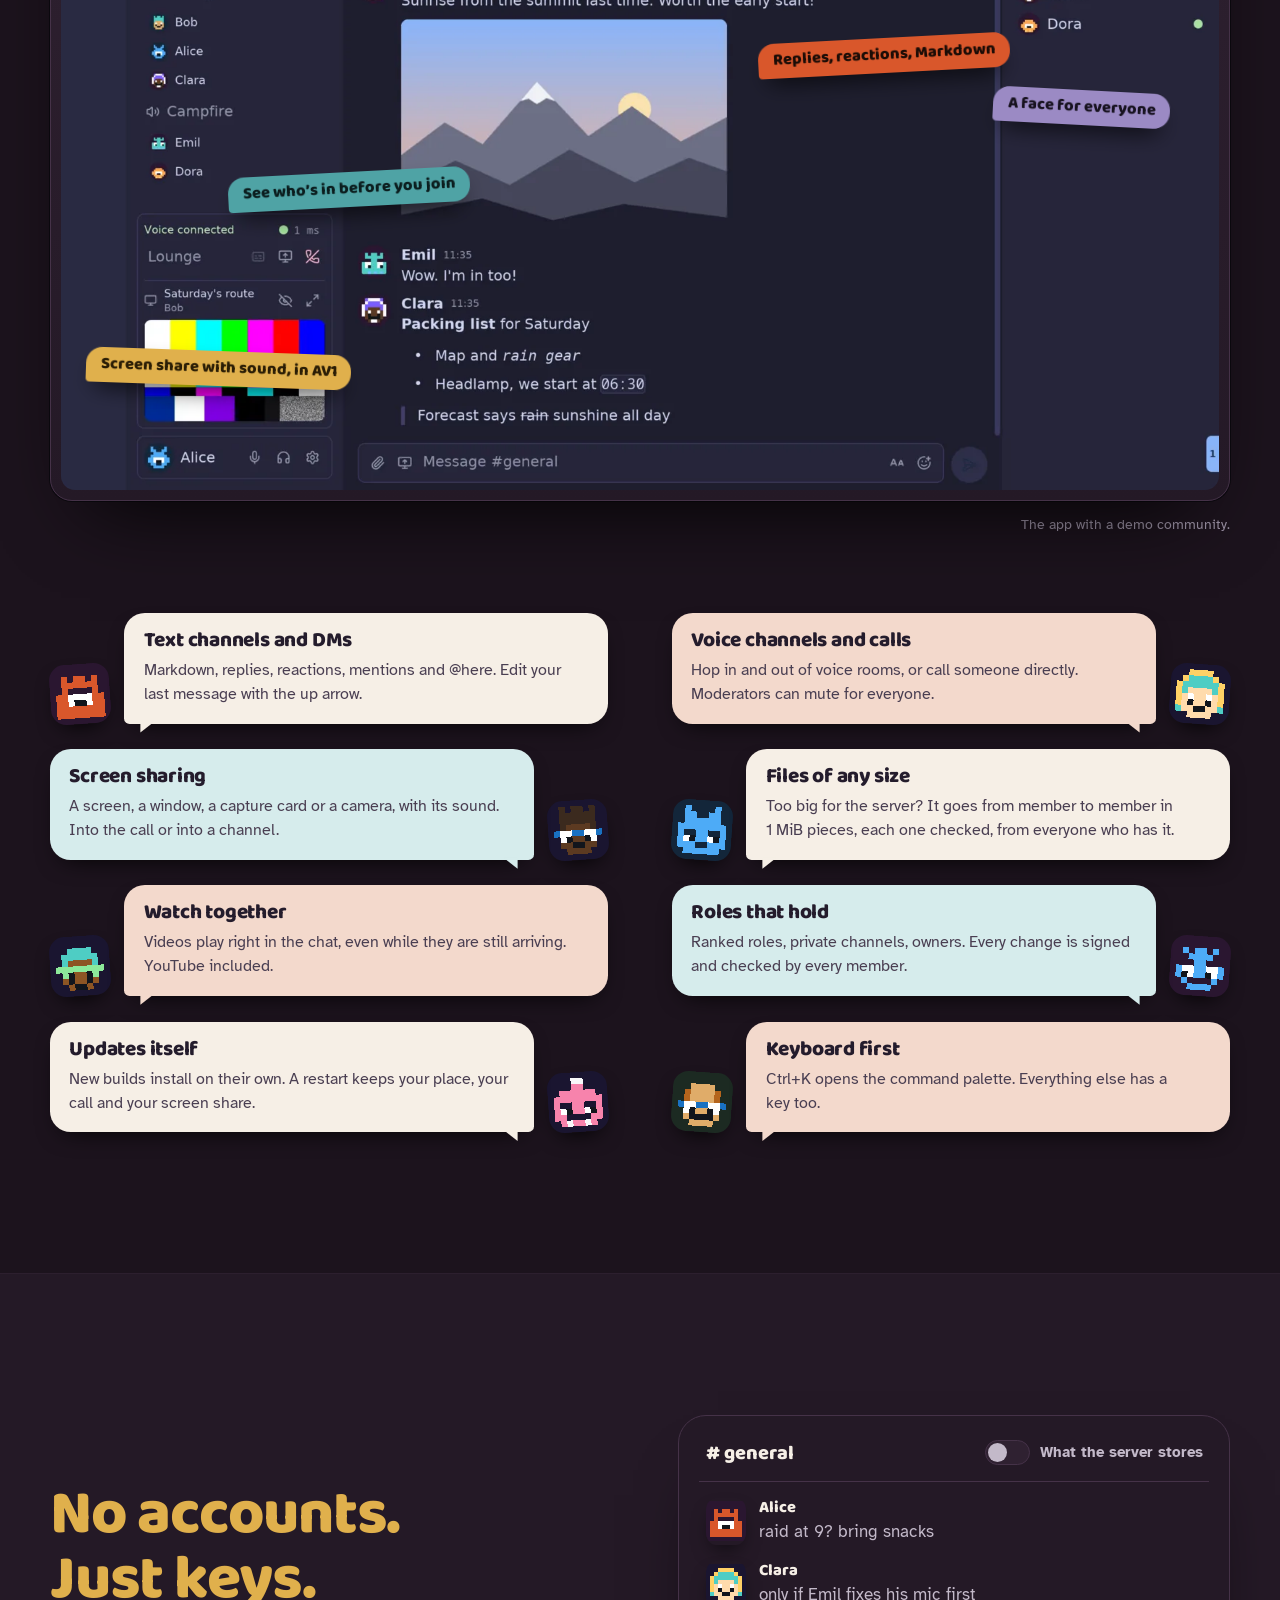
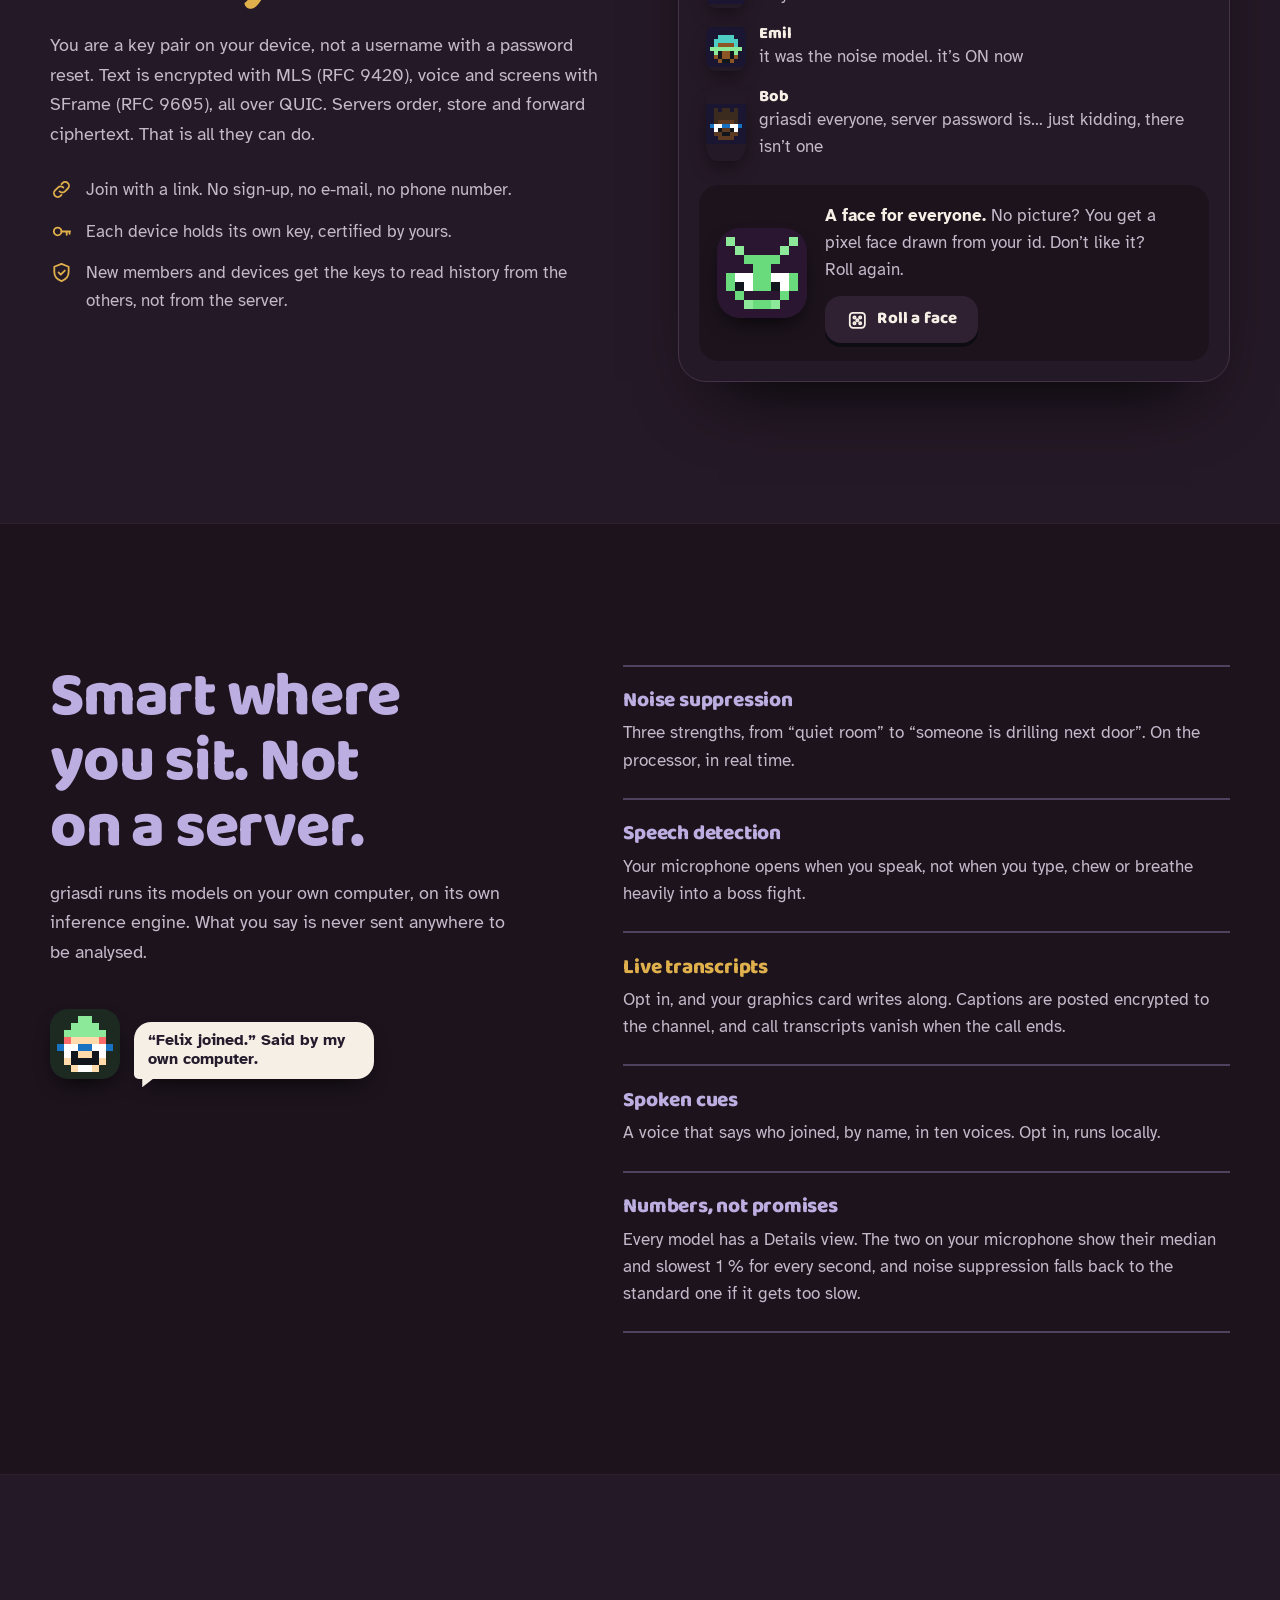
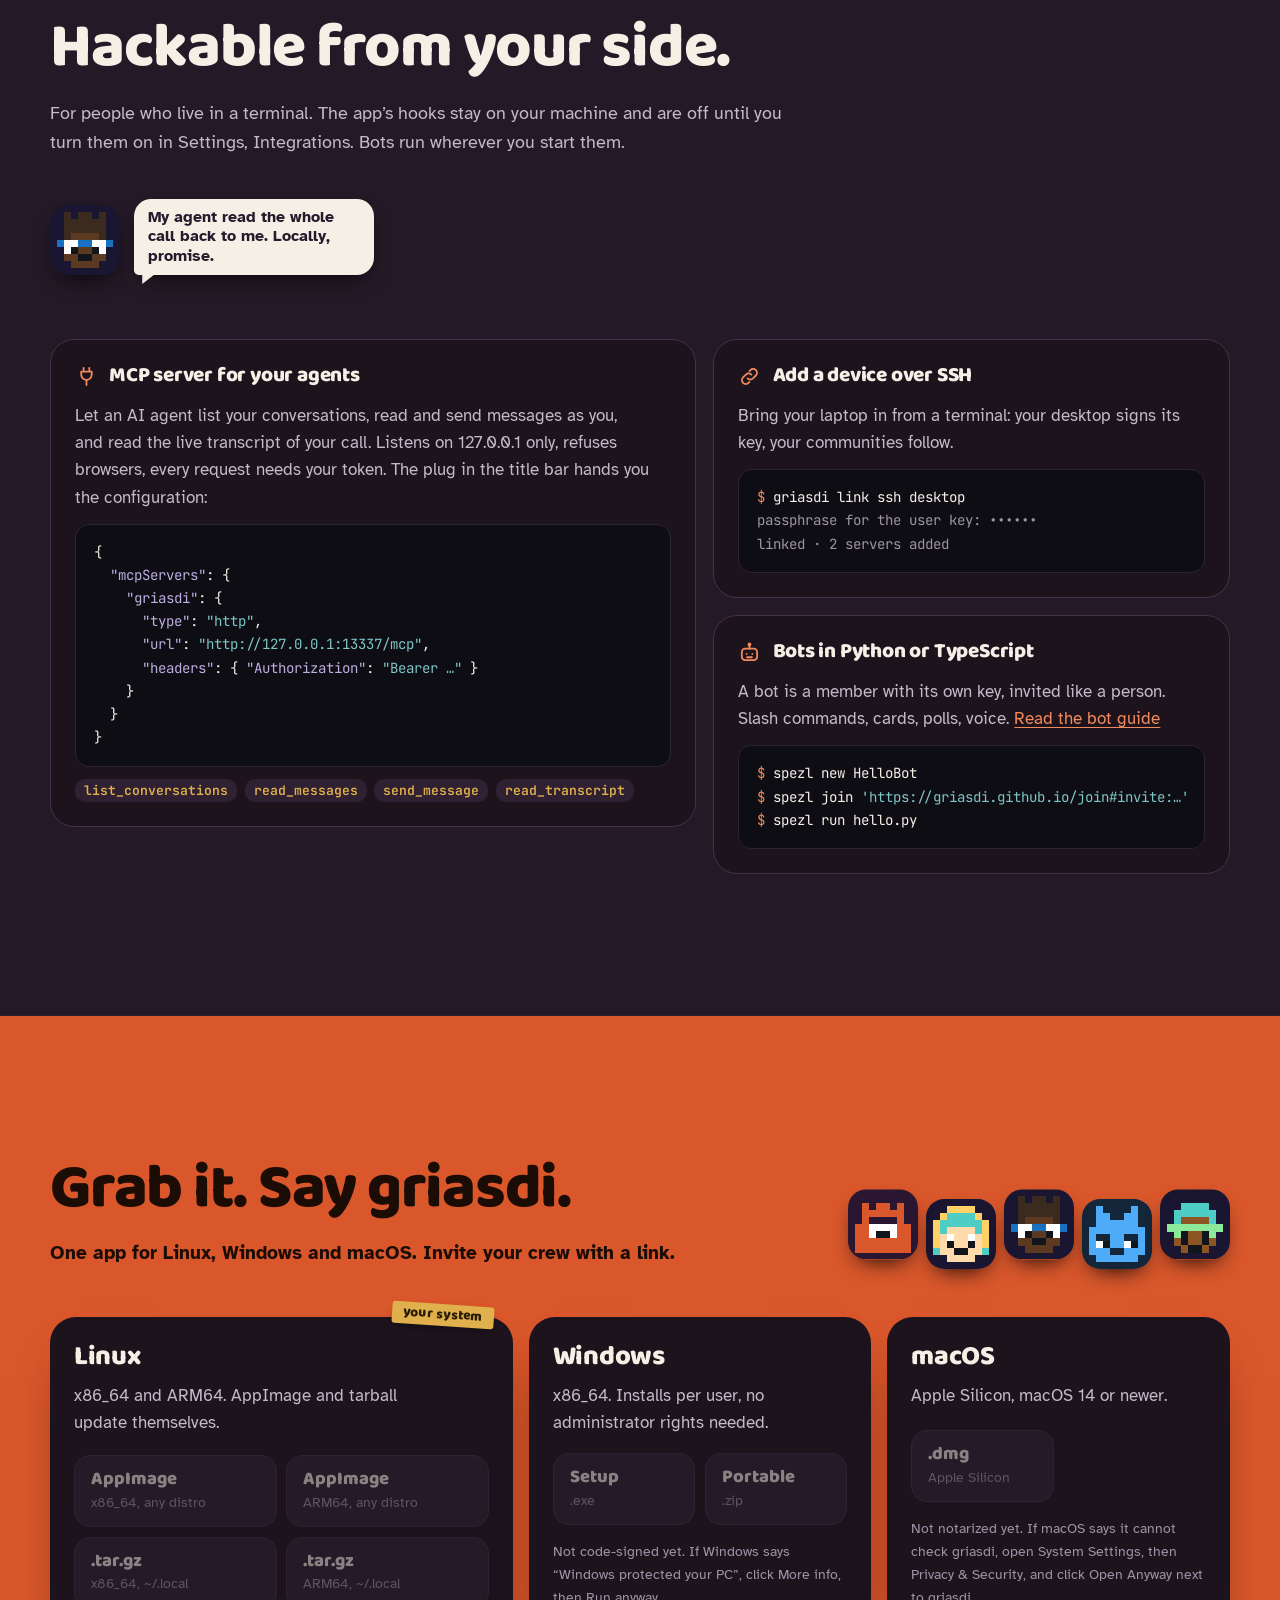
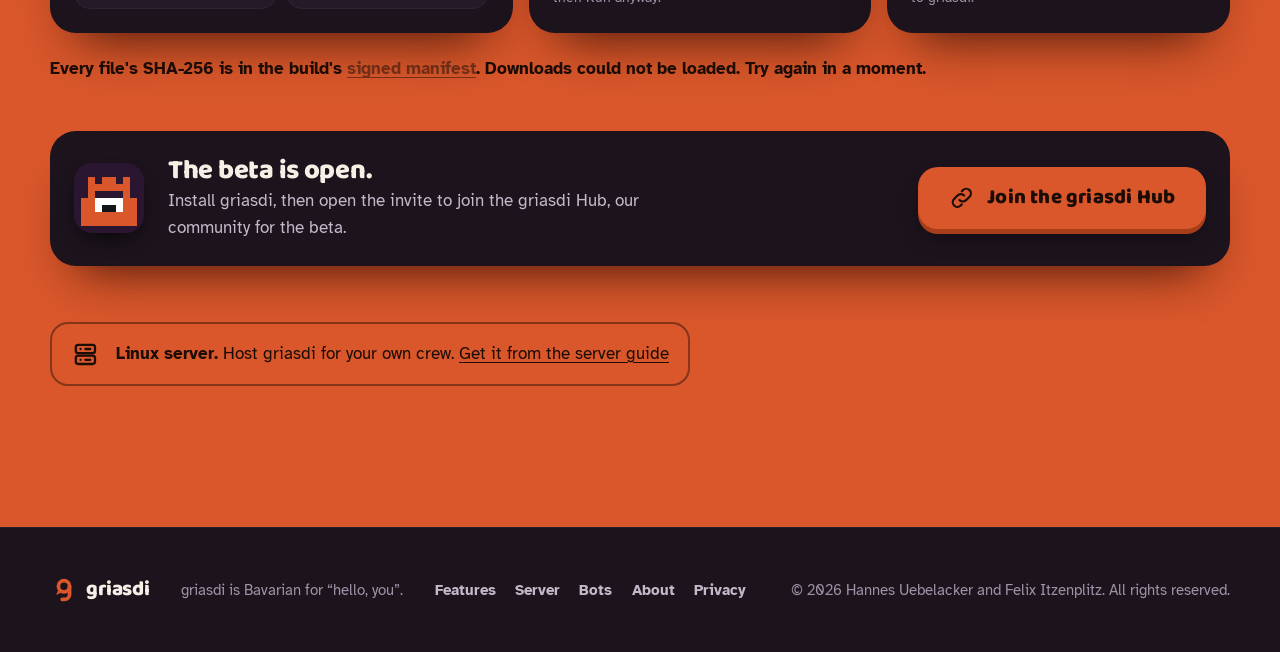
==== commit 15faea92: "Point the Hub links at the new invite with a preview key - Same community, invite and key; the link " ====
--- a/site/index.html
+++ b/site/index.html
@@ -377,7 +377,7 @@
           <h3 id="beta-title">The beta is open.</h3>
           <p>Install griasdi, then open the invite to join the griasdi Hub, our community for the beta.</p>
         </div>
-        <a class="btn btn-big" href="join/#invite:[base64]"><svg class="ico" aria-hidden="true"><use href="#i-link"/></svg>Join the griasdi Hub</a>
+        <a class="btn btn-big" href="join/#invite:[base64]"><svg class="ico" aria-hidden="true"><use href="#i-link"/></svg>Join the griasdi Hub</a>
       </article>
 
       <aside class="host" aria-labelledby="host-title">
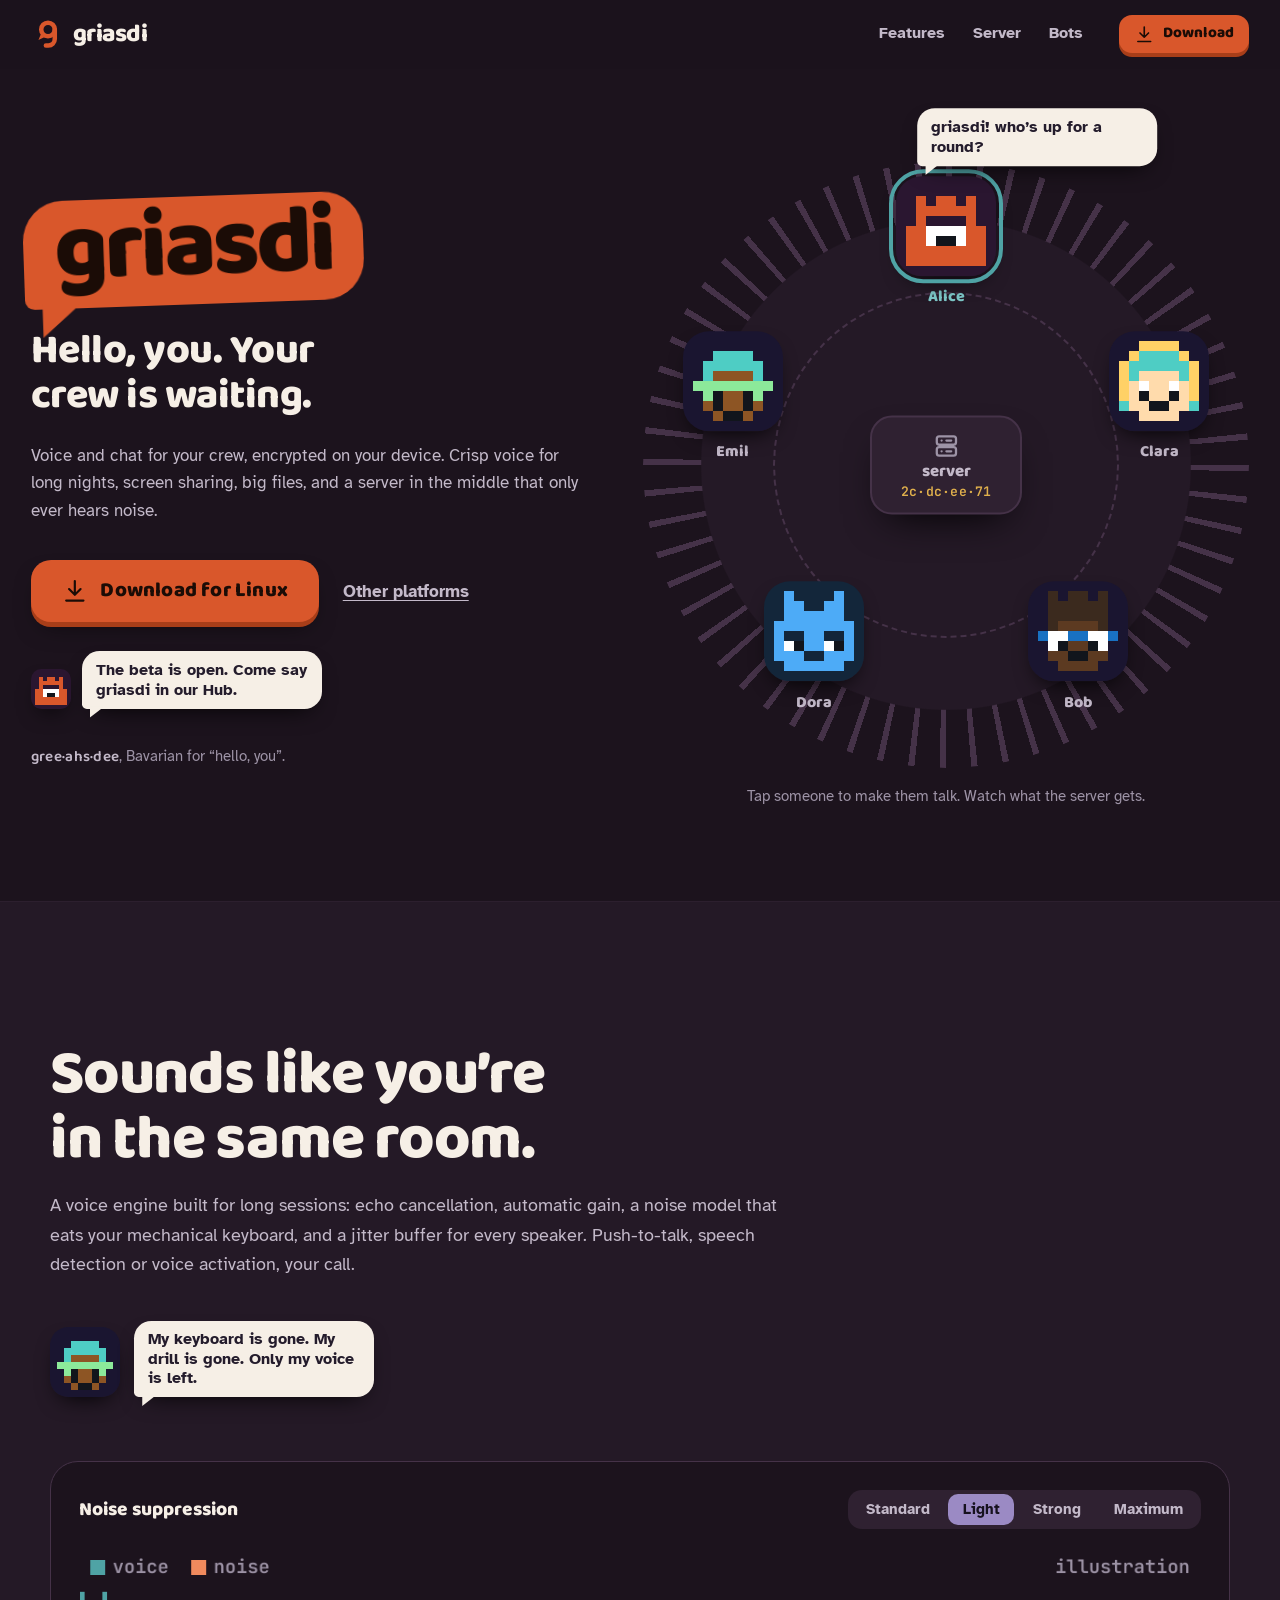
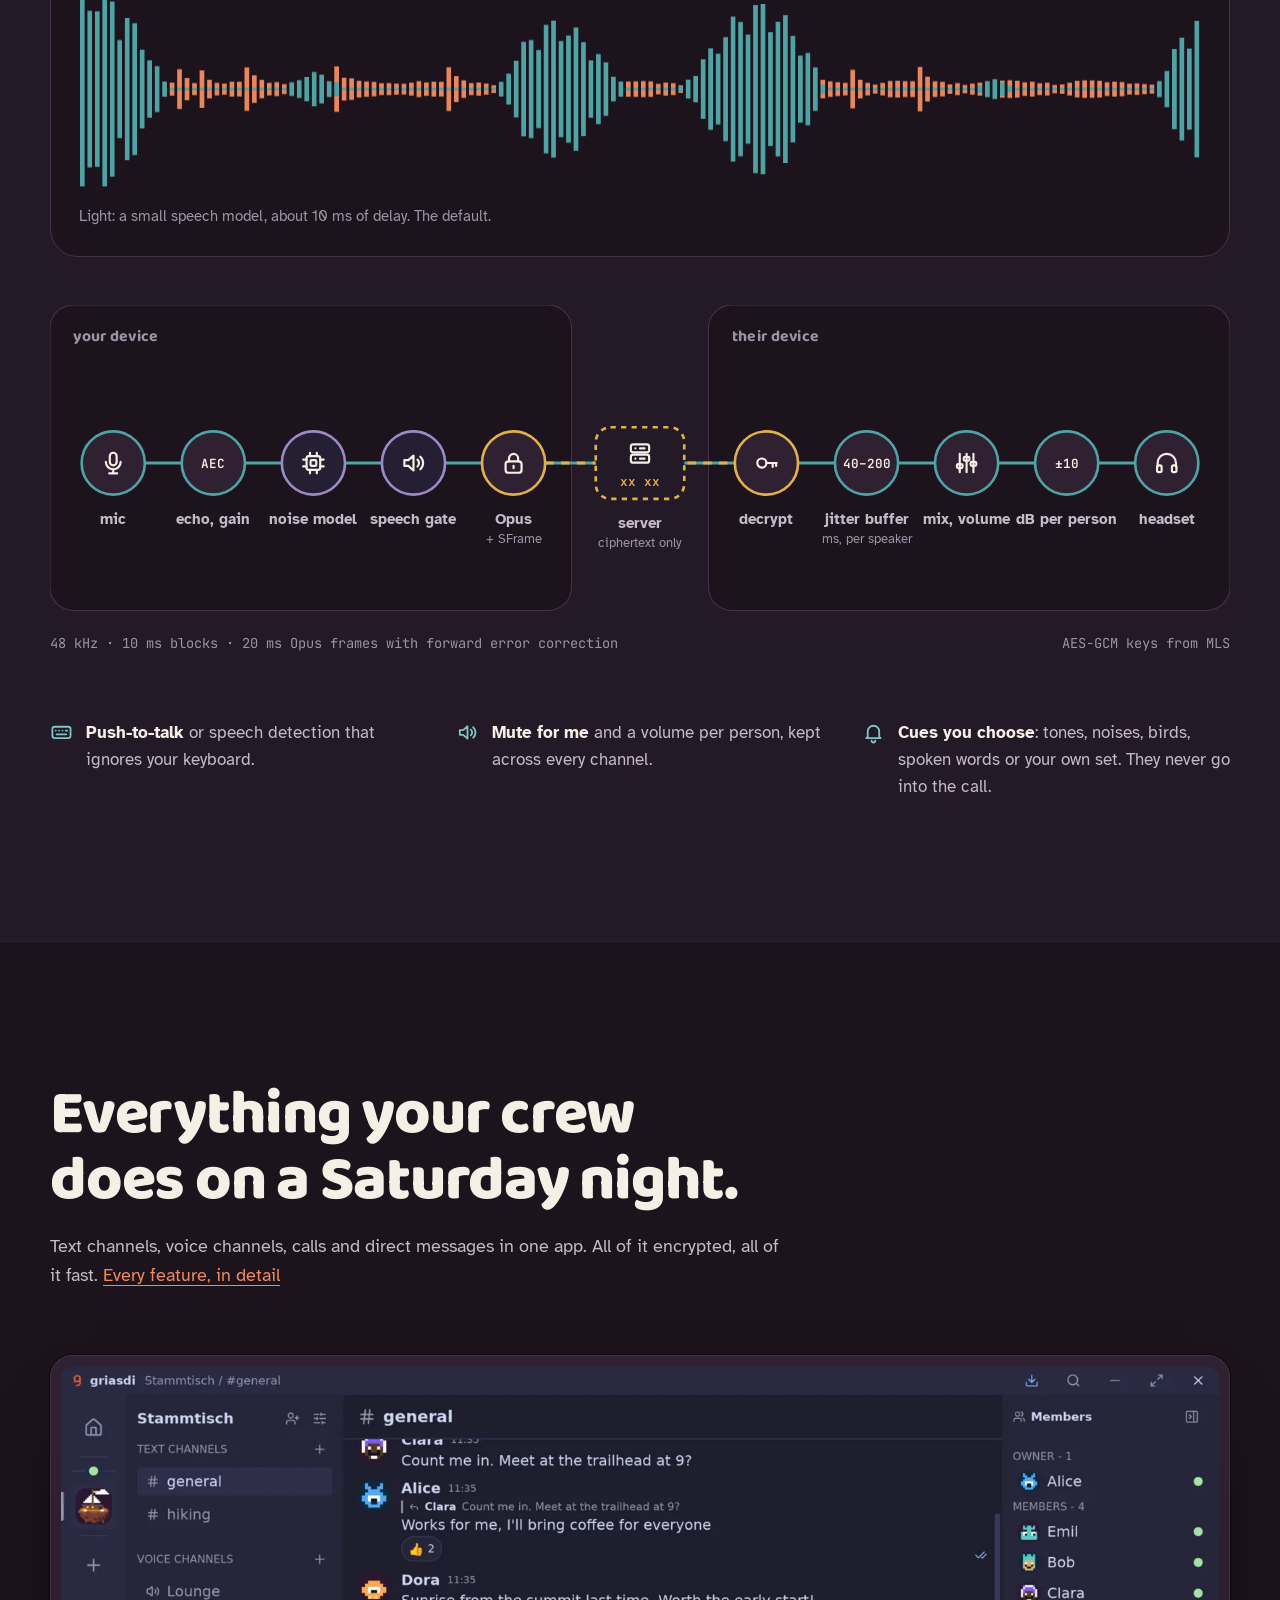
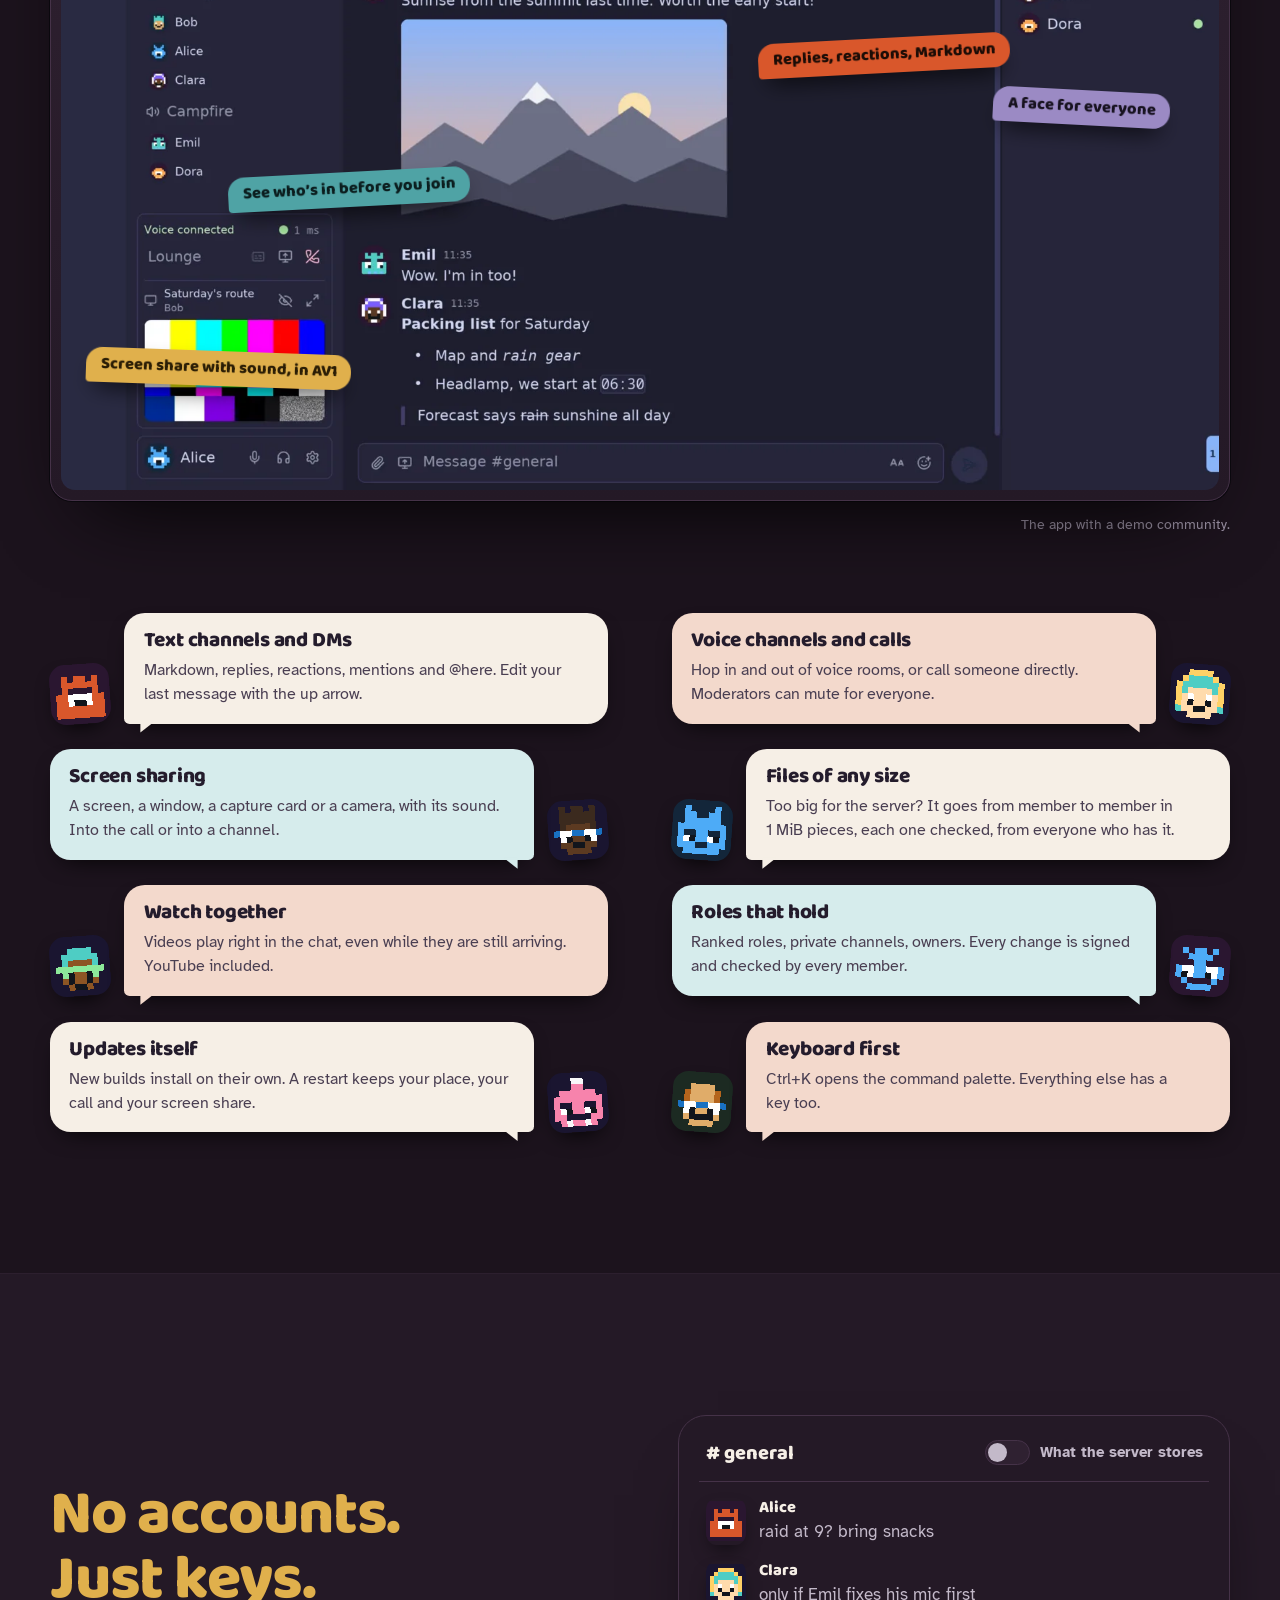
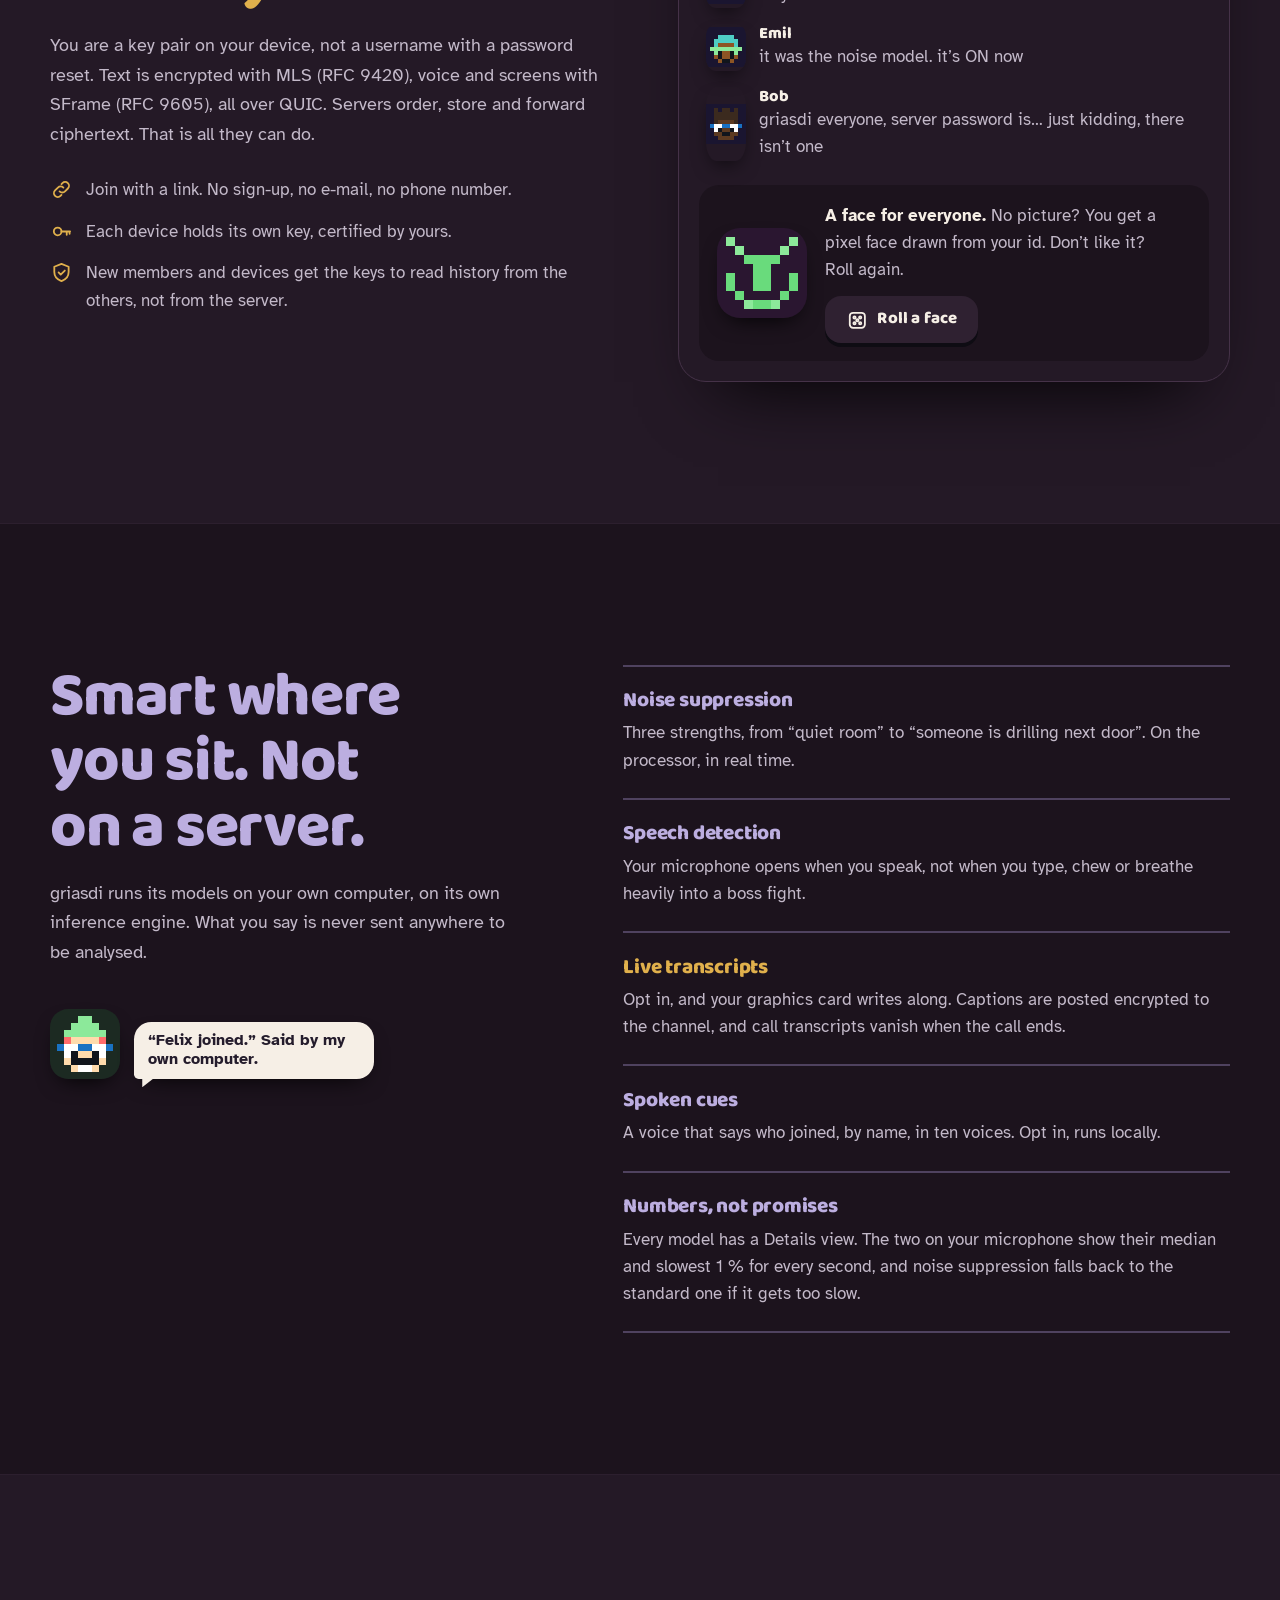
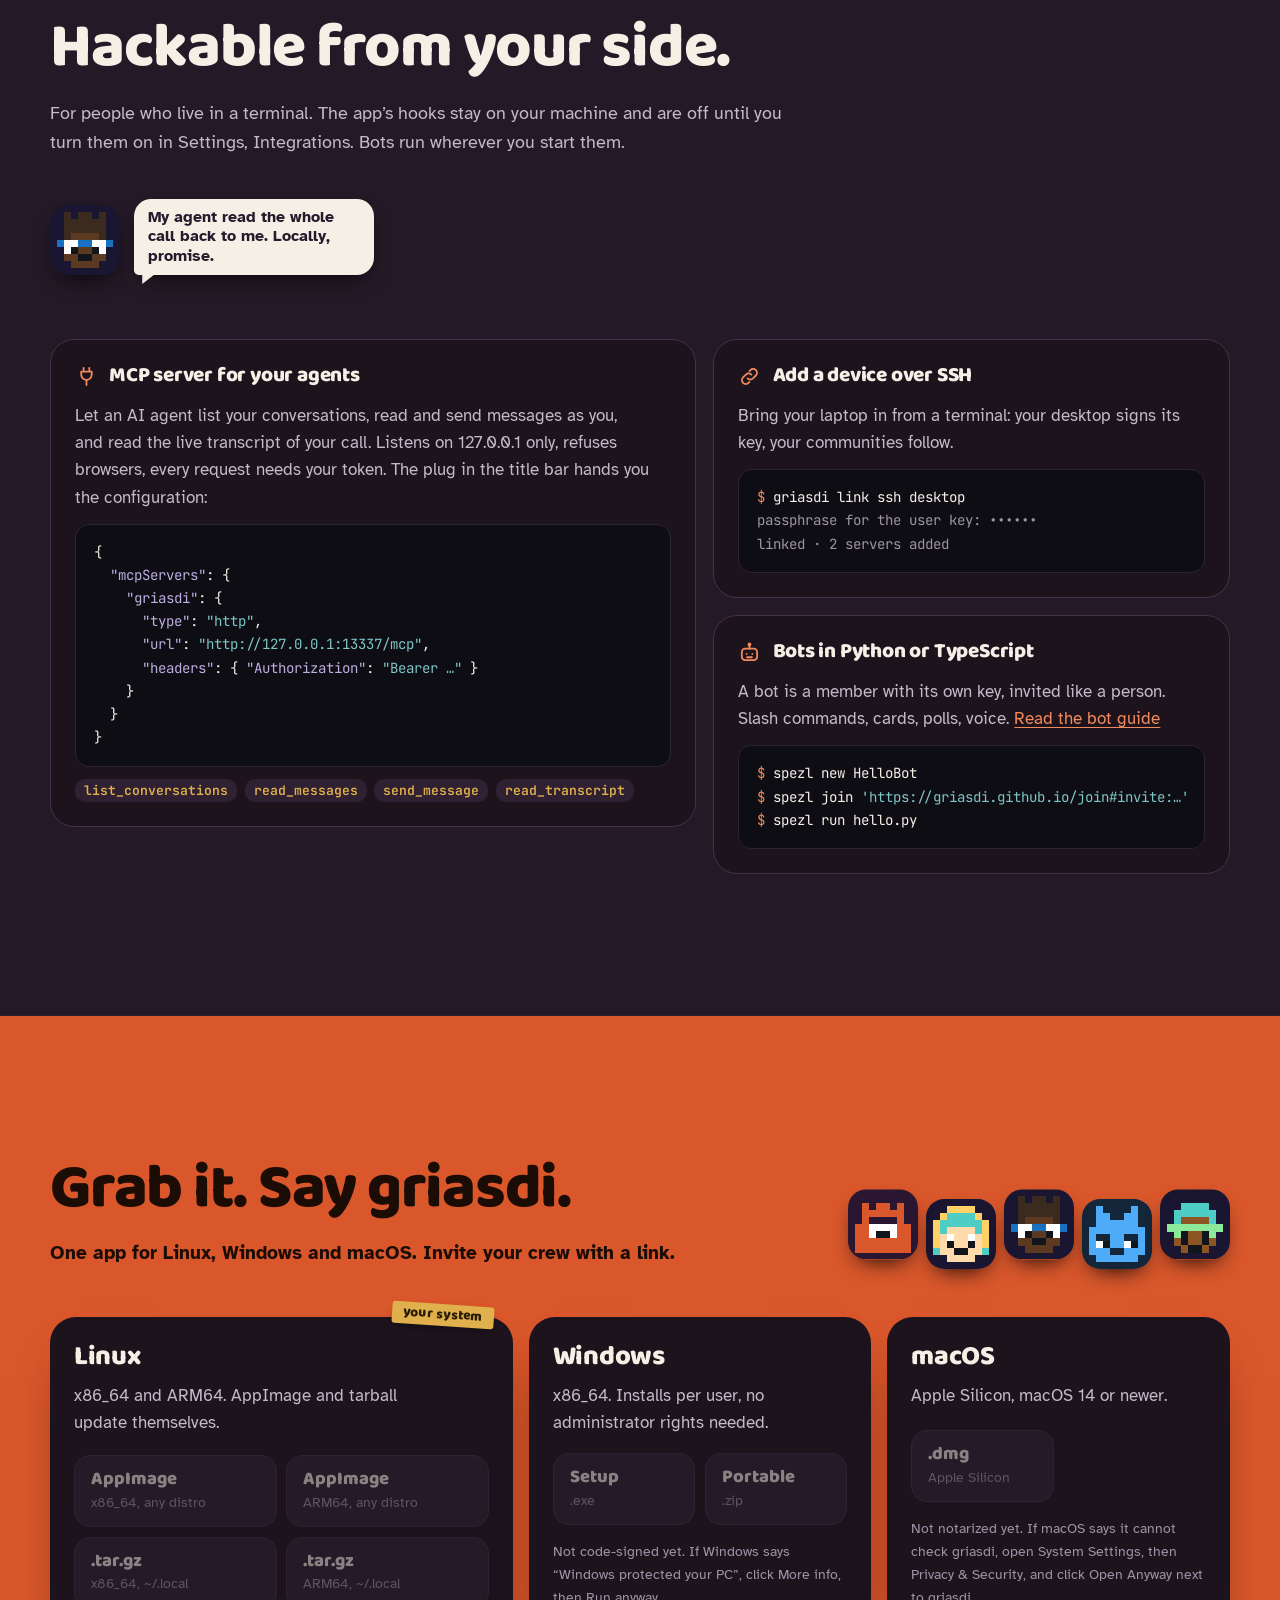
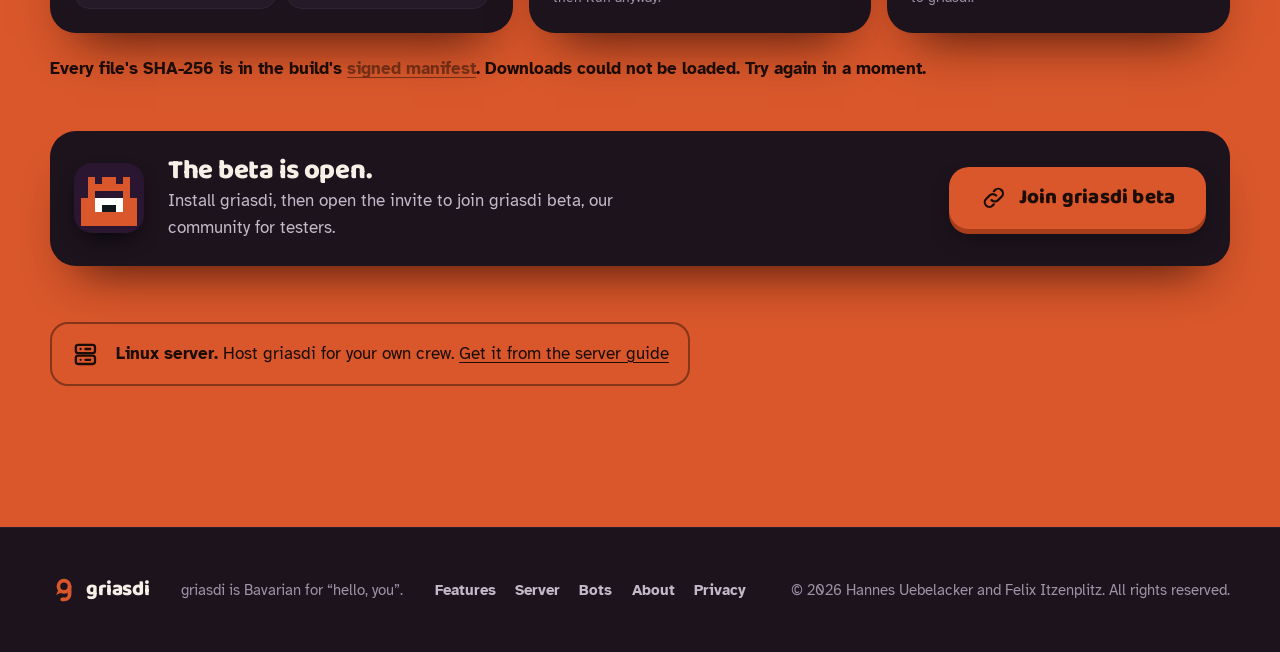
==== commit 1907f702: "Call the beta community griasdi beta - The community was renamed from griasdi Hub; buttons and the p" ====
--- a/site/index.html
+++ b/site/index.html
@@ -375,9 +375,9 @@
         <span class="face-slot" data-face="11" aria-hidden="true"></span>
         <div class="beta-copy">
           <h3 id="beta-title">The beta is open.</h3>
-          <p>Install griasdi, then open the invite to join the griasdi Hub, our community for the beta.</p>
-        </div>
-        <a class="btn btn-big" href="join/#invite:[base64]"><svg class="ico" aria-hidden="true"><use href="#i-link"/></svg>Join the griasdi Hub</a>
+          <p>Install griasdi, then open the invite to join griasdi beta, our community for testers.</p>
+        </div>
+        <a class="btn btn-big" href="join/#invite:[base64]"><svg class="ico" aria-hidden="true"><use href="#i-link"/></svg>Join griasdi beta</a>
       </article>
 
       <aside class="host" aria-labelledby="host-title">
